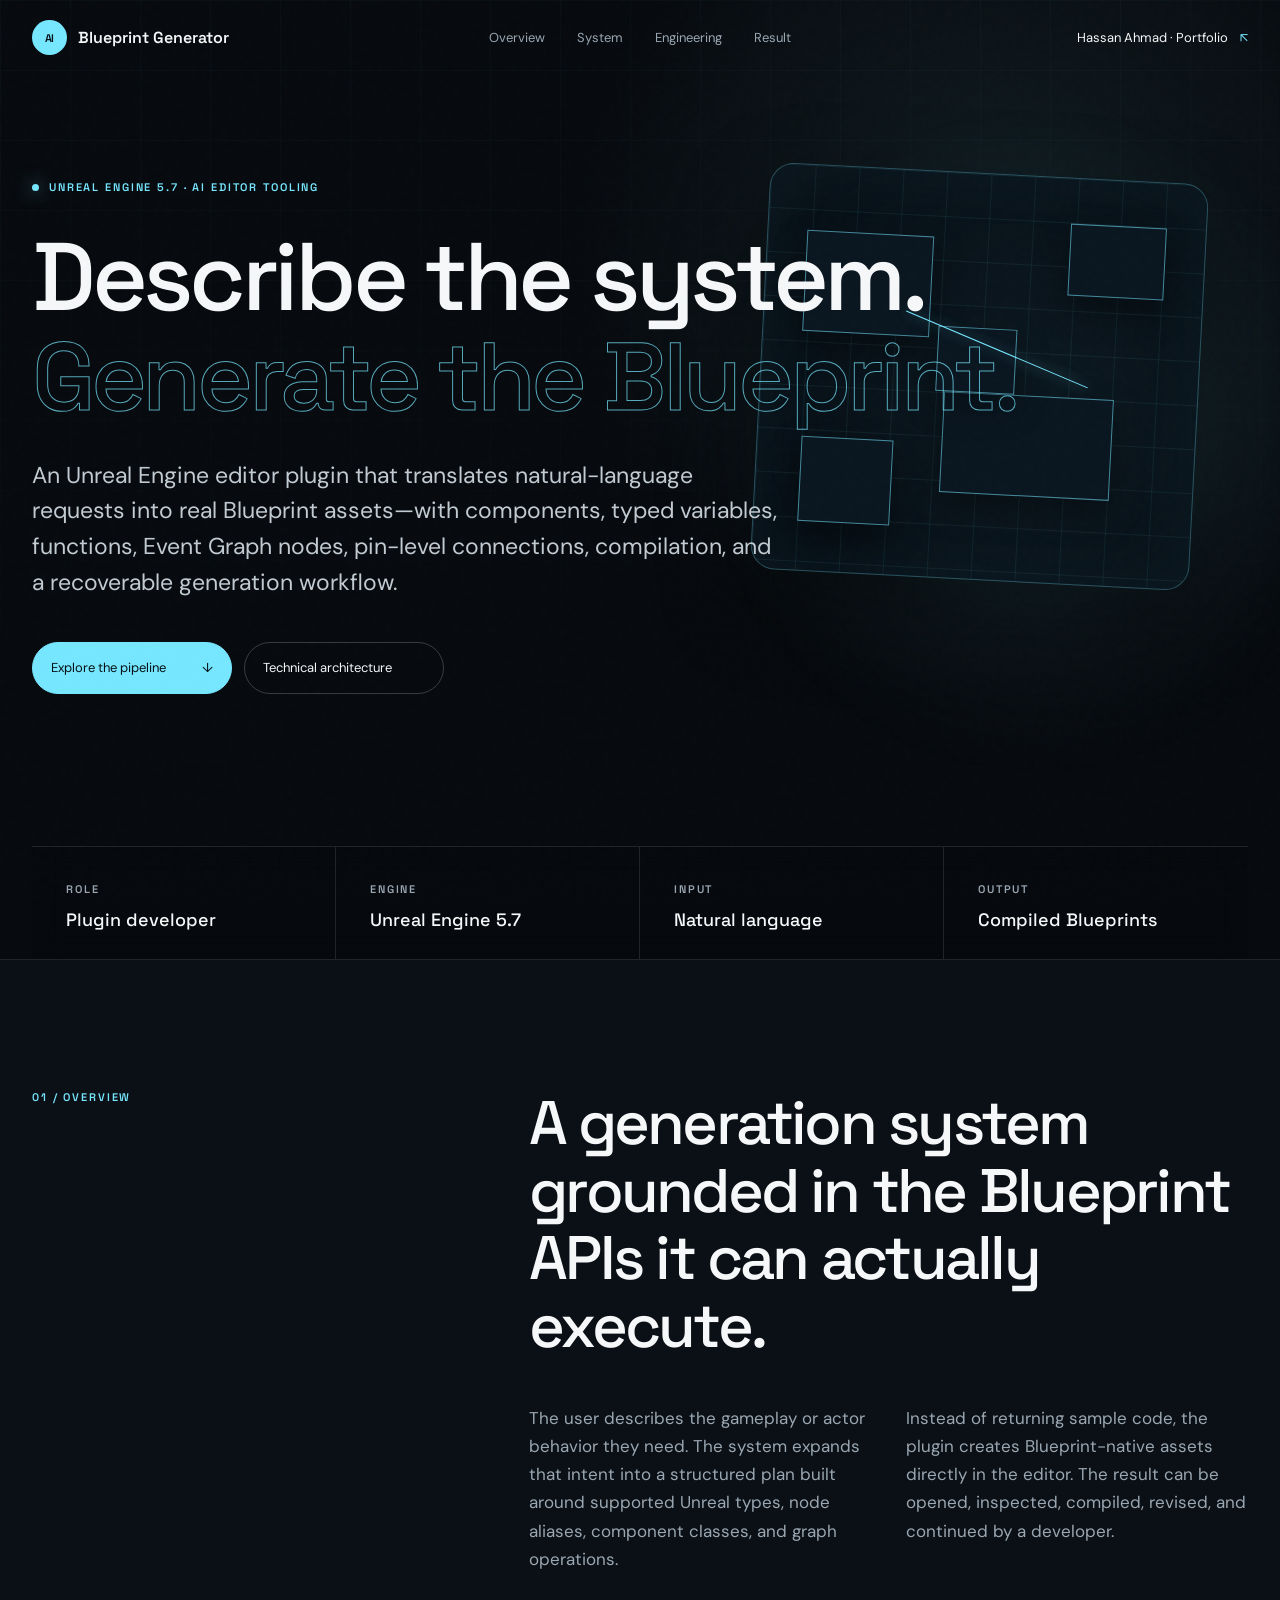
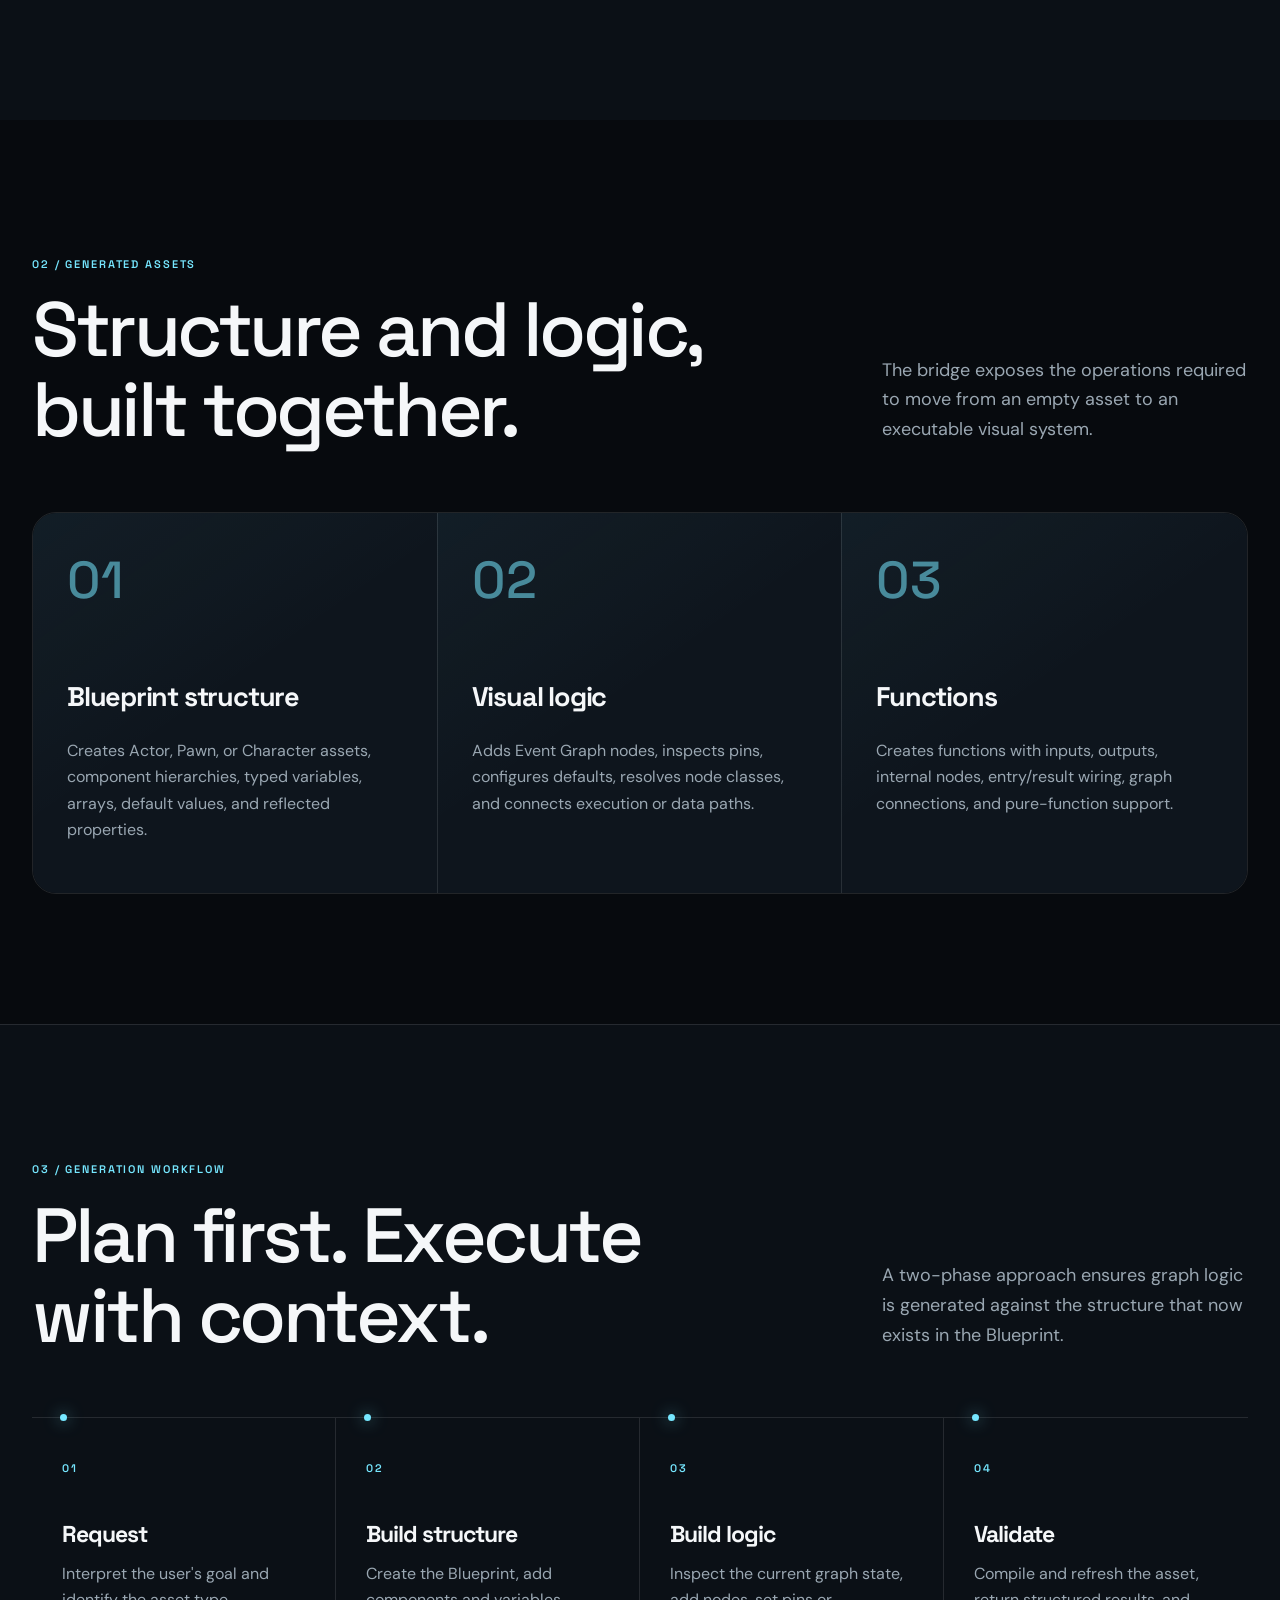
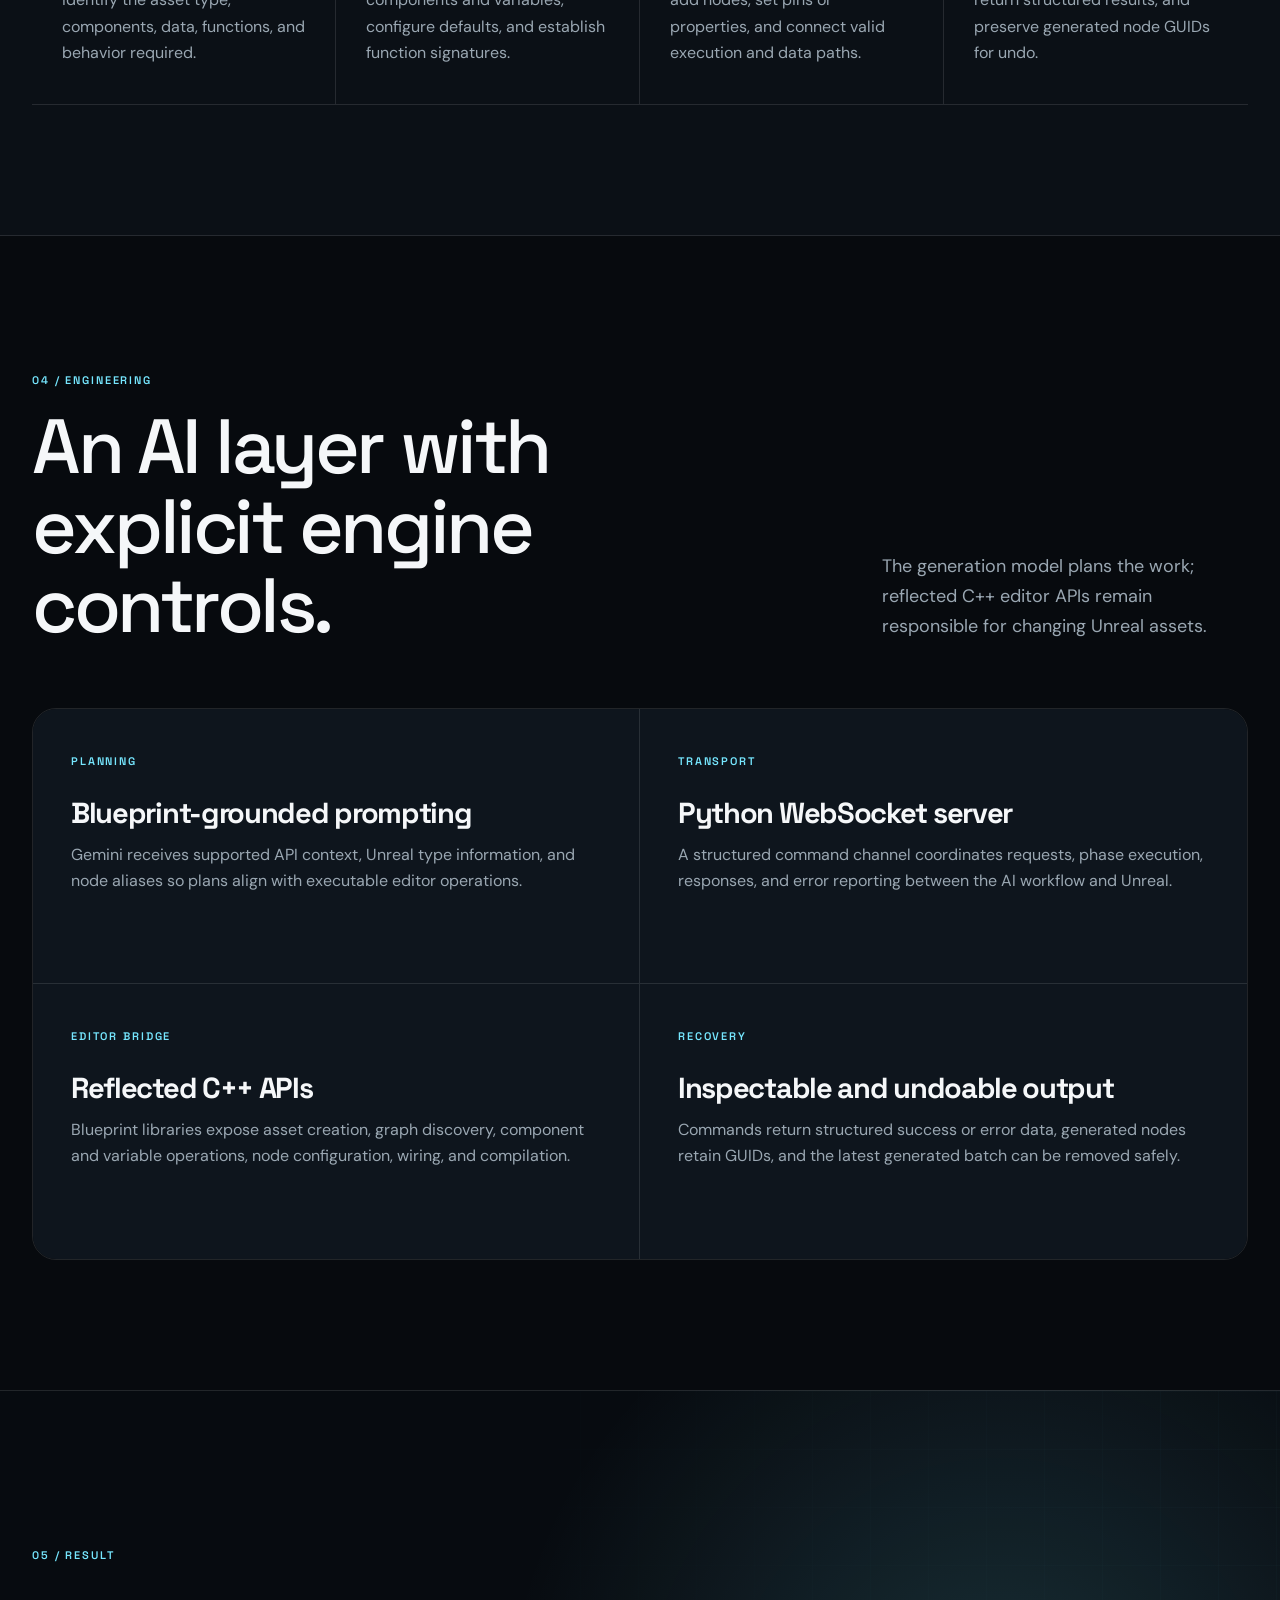
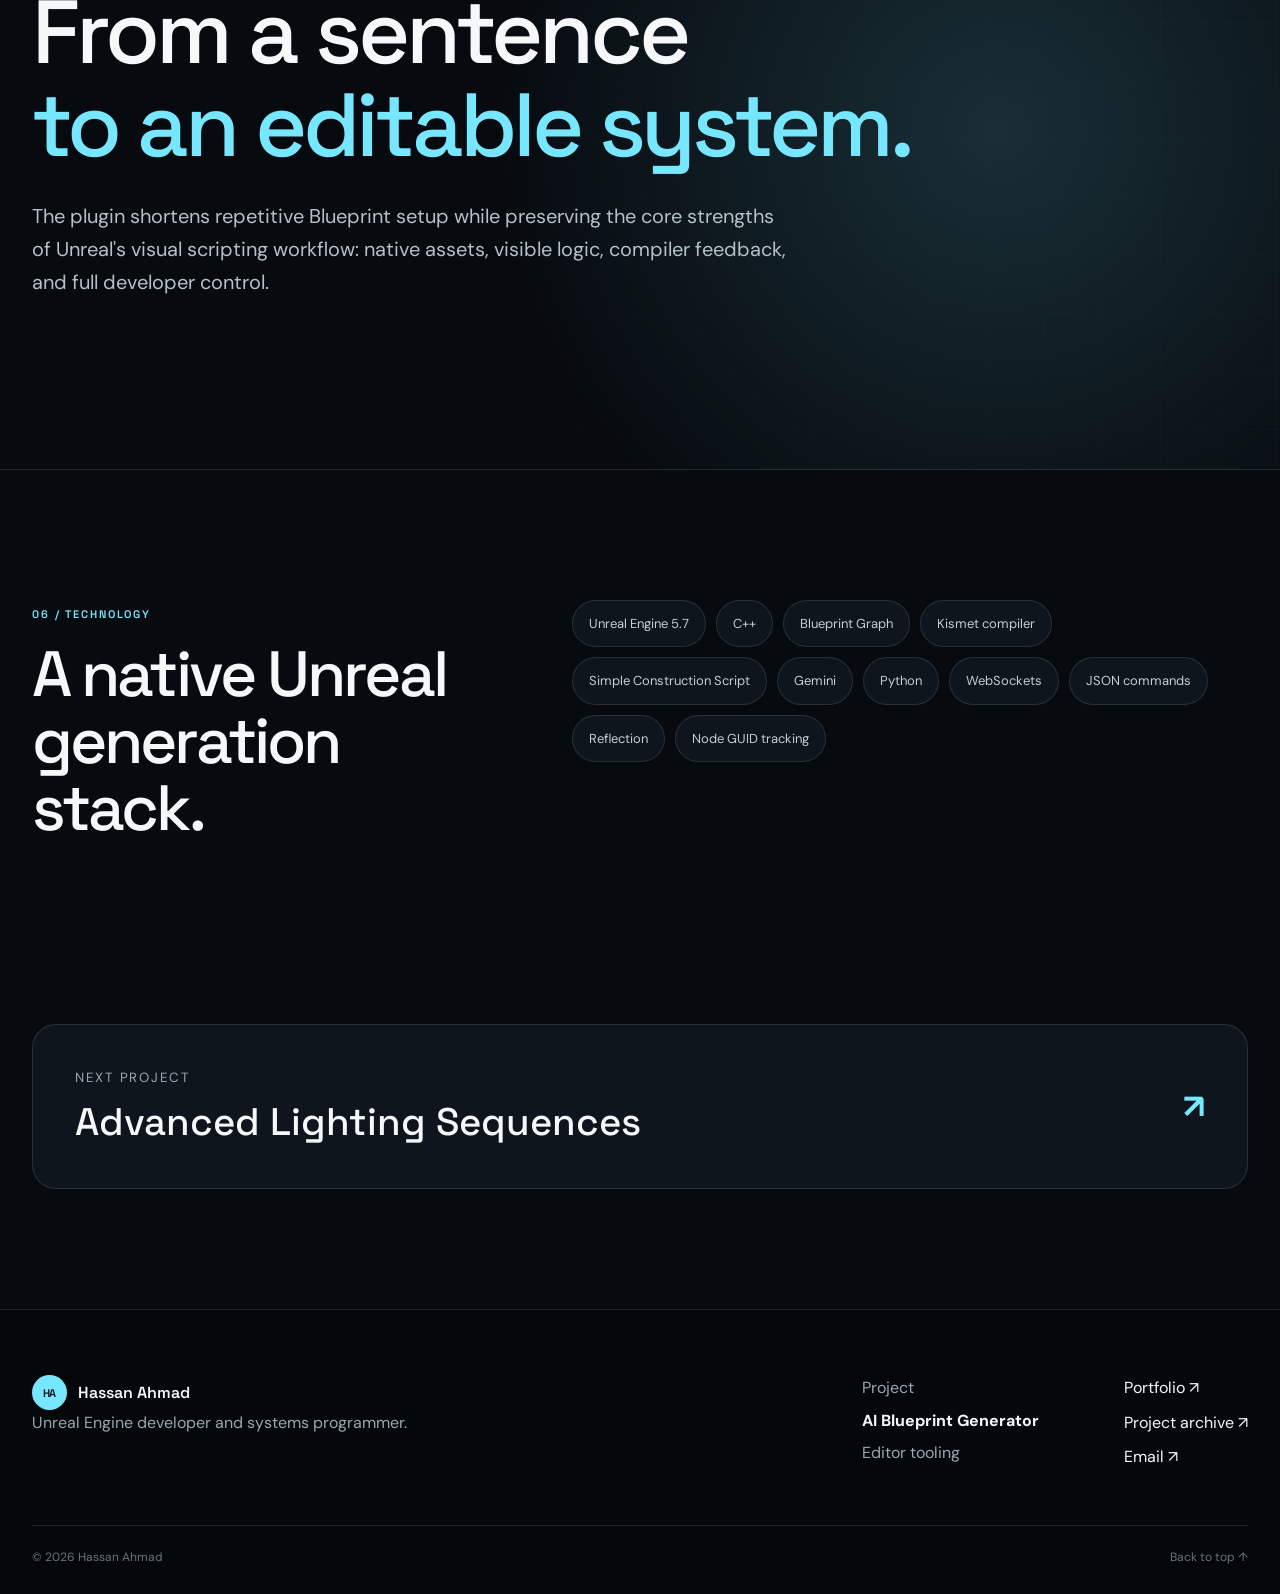
==== ai-blueprint/index.html @ e767aefb "Add dedicated project case study pages" ====
<!doctype html>
<html lang="en">
<head>
  <meta charset="utf-8">
  <meta name="viewport" content="width=device-width, initial-scale=1">
  <meta name="theme-color" content="#070a0e">
  <meta name="description" content="AI Blueprint Generator is Hassan Ahmad's Unreal Engine 5.7 plugin for turning natural-language requests into compiled Blueprint assets and connected visual logic.">
  <meta property="og:title" content="AI Blueprint Generator — Unreal Engine">
  <meta property="og:description" content="Natural-language intent transformed into native Blueprint structure, functions, and executable graph logic.">
  <meta property="og:type" content="website">
  <title>AI Blueprint Generator — Unreal Engine</title>
  <link rel="icon" href="../assets/portfolio-mark.svg" type="image/svg+xml">
  <link rel="preconnect" href="https://fonts.googleapis.com">
  <link rel="preconnect" href="https://fonts.gstatic.com" crossorigin>
  <link href="https://fonts.googleapis.com/css2?family=DM+Sans:wght@400;500;600&family=Space+Grotesk:wght@400;500;600;700&display=swap" rel="stylesheet">
  <link rel="stylesheet" href="../case-study.css">
  <script src="../script.js" defer></script>
</head>
<body>
  <a class="skip-link" href="#main">Skip to content</a>
  <header class="site-header" data-header>
    <a class="brand" href="#top" aria-label="AI Blueprint Generator home"><span class="brand-mark">AI</span><span>Blueprint Generator</span></a>
    <nav class="nav" aria-label="Project navigation"><a href="#overview">Overview</a><a href="#system">System</a><a href="#engineering">Engineering</a><a href="#result">Result</a></nav>
    <a class="header-cta" href="../">Hassan Ahmad · Portfolio <span>↖</span></a>
  </header>

  <main id="main">
    <section class="hero" id="top">
      <div class="hero-grid" aria-hidden="true"></div><div class="hero-glow" aria-hidden="true"></div>
      <div class="hero-visual" aria-hidden="true"><div class="visual-frame"><i></i><i></i><i></i><b></b><span></span></div></div>
      <div class="hero-content shell">
        <div class="eyebrow reveal">Unreal Engine 5.7 · AI editor tooling</div>
        <h1 class="reveal">Describe the system.<br><span>Generate the Blueprint.</span></h1>
        <p class="hero-lede reveal">An Unreal Engine editor plugin that translates natural-language requests into real Blueprint assets—with components, typed variables, functions, Event Graph nodes, pin-level connections, compilation, and a recoverable generation workflow.</p>
        <div class="hero-actions reveal"><a class="button button-primary" href="#system">Explore the pipeline <span>↓</span></a><a class="button button-secondary" href="#engineering">Technical architecture</a></div>
      </div>
      <div class="hero-meta shell reveal" aria-label="Project summary">
        <div><span class="meta-label">Role</span><strong>Plugin developer</strong></div>
        <div><span class="meta-label">Engine</span><strong>Unreal Engine 5.7</strong></div>
        <div><span class="meta-label">Input</span><strong>Natural language</strong></div>
        <div><span class="meta-label">Output</span><strong>Compiled Blueprints</strong></div>
      </div>
    </section>

    <section class="overview section" id="overview">
      <div class="shell overview-grid">
        <span class="section-index reveal">01 / Overview</span>
        <div><p class="display-copy reveal">A generation system grounded in the Blueprint APIs it can actually execute.</p><div class="overview-detail reveal"><p>The user describes the gameplay or actor behavior they need. The system expands that intent into a structured plan built around supported Unreal types, node aliases, component classes, and graph operations.</p><p>Instead of returning sample code, the plugin creates Blueprint-native assets directly in the editor. The result can be opened, inspected, compiled, revised, and continued by a developer.</p></div></div>
      </div>
    </section>

    <section class="section" id="system">
      <div class="shell">
        <div class="section-heading reveal"><div><span class="section-index">02 / Generated assets</span><h2>Structure and logic, built together.</h2></div><p>The bridge exposes the operations required to move from an empty asset to an executable visual system.</p></div>
        <div class="feature-grid">
          <article class="feature-card reveal"><span class="feature-number">01</span><h3>Blueprint structure</h3><p>Creates Actor, Pawn, or Character assets, component hierarchies, typed variables, arrays, default values, and reflected properties.</p></article>
          <article class="feature-card reveal"><span class="feature-number">02</span><h3>Visual logic</h3><p>Adds Event Graph nodes, inspects pins, configures defaults, resolves node classes, and connects execution or data paths.</p></article>
          <article class="feature-card reveal"><span class="feature-number">03</span><h3>Functions</h3><p>Creates functions with inputs, outputs, internal nodes, entry/result wiring, graph connections, and pure-function support.</p></article>
        </div>
      </div>
    </section>

    <section class="workflow section">
      <div class="shell">
        <div class="section-heading reveal"><div><span class="section-index">03 / Generation workflow</span><h2>Plan first. Execute with context.</h2></div><p>A two-phase approach ensures graph logic is generated against the structure that now exists in the Blueprint.</p></div>
        <div class="workflow-list reveal">
          <article class="workflow-step"><span>01</span><h3>Request</h3><p>Interpret the user's goal and identify the asset type, components, data, functions, and behavior required.</p></article>
          <article class="workflow-step"><span>02</span><h3>Build structure</h3><p>Create the Blueprint, add components and variables, configure defaults, and establish function signatures.</p></article>
          <article class="workflow-step"><span>03</span><h3>Build logic</h3><p>Inspect the current graph state, add nodes, set pins or properties, and connect valid execution and data paths.</p></article>
          <article class="workflow-step"><span>04</span><h3>Validate</h3><p>Compile and refresh the asset, return structured results, and preserve generated node GUIDs for undo.</p></article>
        </div>
      </div>
    </section>

    <section class="section" id="engineering">
      <div class="shell">
        <div class="section-heading reveal"><div><span class="section-index">04 / Engineering</span><h2>An AI layer with explicit engine controls.</h2></div><p>The generation model plans the work; reflected C++ editor APIs remain responsible for changing Unreal assets.</p></div>
        <div class="engineering-grid">
          <article class="engineering-card reveal"><span class="card-label">Planning</span><h3>Blueprint-grounded prompting</h3><p>Gemini receives supported API context, Unreal type information, and node aliases so plans align with executable editor operations.</p></article>
          <article class="engineering-card reveal"><span class="card-label">Transport</span><h3>Python WebSocket server</h3><p>A structured command channel coordinates requests, phase execution, responses, and error reporting between the AI workflow and Unreal.</p></article>
          <article class="engineering-card reveal"><span class="card-label">Editor bridge</span><h3>Reflected C++ APIs</h3><p>Blueprint libraries expose asset creation, graph discovery, component and variable operations, node configuration, wiring, and compilation.</p></article>
          <article class="engineering-card reveal"><span class="card-label">Recovery</span><h3>Inspectable and undoable output</h3><p>Commands return structured success or error data, generated nodes retain GUIDs, and the latest generated batch can be removed safely.</p></article>
        </div>
      </div>
    </section>

    <section class="result" id="result"><div class="shell result-content"><span class="section-index reveal">05 / Result</span><h2 class="reveal">From a sentence<br><span>to an editable system.</span></h2><p class="reveal">The plugin shortens repetitive Blueprint setup while preserving the core strengths of Unreal's visual scripting workflow: native assets, visible logic, compiler feedback, and full developer control.</p></div></section>

    <section class="section"><div class="shell stack-grid"><div><span class="section-index reveal">06 / Technology</span><h2 class="reveal">A native Unreal generation stack.</h2></div><div class="stack-list reveal"><span>Unreal Engine 5.7</span><span>C++</span><span>Blueprint Graph</span><span>Kismet compiler</span><span>Simple Construction Script</span><span>Gemini</span><span>Python</span><span>WebSockets</span><span>JSON commands</span><span>Reflection</span><span>Node GUID tracking</span></div></div></section>
    <section class="next-project"><div class="shell"><a class="next-link" href="../lighting-sequences/"><span><small>Next project</small><strong>Advanced Lighting Sequences</strong></span><b>↗</b></a></div></section>
  </main>

  <footer class="footer"><div class="shell footer-grid"><div><a class="brand" href="#top"><span class="brand-mark">HA</span><span>Hassan Ahmad</span></a><p>Unreal Engine developer and systems programmer.</p></div><div class="footer-role"><span>Project</span><strong>AI Blueprint Generator</strong><span>Editor tooling</span></div><div class="footer-links"><a href="../">Portfolio ↗</a><a href="../projects/">Project archive ↗</a><a href="mailto:hassanahmadofficial1@gmail.com">Email ↗</a></div></div><div class="shell footer-bottom"><span>© <span data-year></span> Hassan Ahmad</span><a href="#top">Back to top ↑</a></div></footer>
</body>
</html>
---- case-study.css ----
:root {
  --bg: #070a0e;
  --bg-soft: #0b1016;
  --panel: #0e151d;
  --line: rgba(255,255,255,.11);
  --line-strong: rgba(255,255,255,.2);
  --text: #f5f7f9;
  --muted: #9aa7b2;
  --accent: #76e7ff;
  --accent-rgb: 118,231,255;
  --shell: min(1380px, calc(100vw - 64px));
  --header: 76px;
  --radius: 24px;
  --ease: cubic-bezier(.2,.75,.25,1);
}

* { box-sizing: border-box; }
html { scroll-behavior: smooth; background: var(--bg); }
body { margin: 0; overflow-x: hidden; background: radial-gradient(circle at 78% 4%, rgba(var(--accent-rgb),.09), transparent 27rem), var(--bg); color: var(--text); font: 16px/1.65 "DM Sans", system-ui, sans-serif; }
body::before { content: ""; position: fixed; inset: 0; z-index: 100; pointer-events: none; opacity: .018; background-image: url("data:image/svg+xml,%3Csvg viewBox='0 0 160 160' xmlns='http://www.w3.org/2000/svg'%3E%3Cfilter id='n'%3E%3CfeTurbulence type='fractalNoise' baseFrequency='.9' numOctaves='4' stitchTiles='stitch'/%3E%3C/filter%3E%3Crect width='100%25' height='100%25' filter='url(%23n)' opacity='.85'/%3E%3C/svg%3E"); }
a { color: inherit; text-decoration: none; }
.shell { width: var(--shell); margin-inline: auto; }
.skip-link { position: fixed; top: 8px; left: 8px; z-index: 1000; padding: 10px 14px; color: #001219; background: var(--accent); border-radius: 6px; transform: translateY(-160%); transition: transform .2s ease; }
.skip-link:focus { transform: translateY(0); }

.site-header { position: fixed; inset: 0 0 auto; z-index: 50; display: grid; grid-template-columns: 1fr auto 1fr; align-items: center; min-height: var(--header); padding: 0 max(32px, calc((100vw - 1380px)/2)); border-bottom: 1px solid transparent; transition: background .3s ease, border-color .3s ease; }
.site-header.is-scrolled { background: rgba(7,10,14,.88); border-color: var(--line); backdrop-filter: blur(18px); }
.brand { display: inline-flex; align-items: center; gap: 11px; width: max-content; font: 600 16px "Space Grotesk", sans-serif; }
.brand-mark { display: grid; width: 35px; height: 35px; place-items: center; color: #071017; background: var(--accent); border-radius: 50%; font-size: 11px; letter-spacing: -.04em; }
.nav { display: flex; gap: 32px; color: var(--muted); font-size: 13px; }
.nav a:hover,.footer a:hover { color: var(--accent); }
.header-cta { justify-self: end; display: inline-flex; align-items: center; gap: 12px; font-size: 13px; }
.header-cta span { color: var(--accent); }

.hero { position: relative; min-height: 960px; overflow: hidden; border-bottom: 1px solid var(--line); }
.hero-grid { position: absolute; inset: 0; opacity: .52; background-image: linear-gradient(rgba(var(--accent-rgb),.055) 1px, transparent 1px), linear-gradient(90deg, rgba(var(--accent-rgb),.055) 1px, transparent 1px); background-size: 70px 70px; mask-image: linear-gradient(to bottom, #000, transparent 90%); }
.hero-glow { position: absolute; top: 10%; right: -8%; width: min(690px,58vw); aspect-ratio: 1; border-radius: 50%; background: radial-gradient(circle, rgba(var(--accent-rgb),.18), rgba(var(--accent-rgb),.04) 40%, transparent 69%); filter: blur(10px); }
.hero-content { position: relative; z-index: 2; padding-top: 180px; }
.eyebrow,.section-index,.meta-label,.card-label { color: var(--accent); font: 600 11px "Space Grotesk",sans-serif; letter-spacing: .17em; text-transform: uppercase; }
.eyebrow { display: flex; align-items: center; gap: 10px; }
.eyebrow::before { content: ""; width: 7px; height: 7px; background: var(--accent); border-radius: 50%; box-shadow: 0 0 18px rgba(var(--accent-rgb),.8); }
h1,h2,h3,p { margin-top: 0; }
h1,h2,h3 { font-family: "Space Grotesk",sans-serif; line-height: 1.04; letter-spacing: -.045em; }
h1 { max-width: 1000px; margin: 34px 0 30px; font-size: clamp(58px,7.5vw,112px); font-weight: 500; }
h1 span { color: transparent; -webkit-text-stroke: 1px rgba(var(--accent-rgb),.72); }
.hero-lede { max-width: 750px; color: #c2cbd2; font-size: clamp(18px,2vw,23px); line-height: 1.55; }
.hero-actions { display: flex; gap: 12px; margin-top: 42px; }
.button { display: inline-flex; align-items: center; justify-content: space-between; min-width: 200px; padding: 14px 18px; border: 1px solid var(--line-strong); border-radius: 999px; font-size: 13px; transition: background .25s ease,color .25s ease,border-color .25s ease; }
.button-primary { color: #071017; background: var(--accent); border-color: var(--accent); }
.button-secondary:hover { border-color: var(--accent); color: var(--accent); }

.hero-visual { position: absolute; z-index: 1; top: 145px; right: max(4vw, calc((100vw - 1500px)/2)); width: min(540px,39vw); aspect-ratio: 1.08; }
.visual-frame { position: absolute; inset: 6%; overflow: hidden; border: 1px solid rgba(var(--accent-rgb),.3); border-radius: var(--radius); background: rgba(8,16,23,.74); box-shadow: 0 35px 90px rgba(0,0,0,.38), inset 0 0 70px rgba(var(--accent-rgb),.05); transform: rotate(3deg); }
.visual-frame::before { content: ""; position: absolute; inset: 0; background-image: linear-gradient(rgba(var(--accent-rgb),.07) 1px,transparent 1px),linear-gradient(90deg,rgba(var(--accent-rgb),.07) 1px,transparent 1px); background-size: 44px 44px; }
.visual-frame i,.visual-frame b,.visual-frame span { position: absolute; display: block; border: 1px solid rgba(var(--accent-rgb),.55); background: #0a1620; box-shadow: 0 13px 32px rgba(0,0,0,.34); }
.visual-frame i:nth-child(1) { top: 16%; left: 9%; width: 29%; height: 25%; }
.visual-frame i:nth-child(2) { top: 54%; left: 42%; width: 39%; height: 25%; }
.visual-frame i:nth-child(3) { top: 11%; right: 9%; width: 22%; height: 18%; }
.visual-frame b { bottom: 12%; left: 10%; width: 21%; height: 21%; }
.visual-frame span { top: 38%; left: 40%; width: 18%; height: 16%; }
.visual-frame::after { content: ""; position: absolute; top: 43%; left: 31%; width: 45%; height: 1px; background: var(--accent); transform: rotate(20deg); box-shadow: 0 0 12px rgba(var(--accent-rgb),.7); }

.hero-meta { position: absolute; z-index: 3; right: 0; bottom: 0; left: 0; display: grid; grid-template-columns: repeat(4,1fr); border-top: 1px solid var(--line); background: rgba(7,10,14,.78); backdrop-filter: blur(14px); }
.hero-meta div { min-height: 112px; padding: 28px 34px; border-right: 1px solid var(--line); }
.hero-meta div:last-child { border-right: 0; }
.hero-meta strong { display: block; margin-top: 7px; font: 500 18px "Space Grotesk",sans-serif; }
.meta-label { color: var(--muted); }

.section { padding: 130px 0; }
.section-heading { display: grid; grid-template-columns: 1.35fr .65fr; gap: 90px; align-items: end; margin-bottom: 62px; }
.section-heading h2 { max-width: 830px; margin: 14px 0 0; font-size: clamp(42px,6vw,84px); font-weight: 500; }
.section-heading > p { margin-bottom: 5px; color: var(--muted); font-size: 18px; }
.overview { background: var(--bg-soft); }
.overview-grid { display: grid; grid-template-columns: .7fr 1.3fr; gap: 110px; }
.display-copy { max-width: 980px; margin-bottom: 44px; font: 500 clamp(34px,4.8vw,68px)/1.1 "Space Grotesk",sans-serif; letter-spacing: -.045em; }
.overview-detail { display: grid; grid-template-columns: repeat(2,1fr); gap: 34px; color: var(--muted); font-size: 17px; }

.feature-grid { display: grid; grid-template-columns: repeat(3,1fr); overflow: hidden; border: 1px solid var(--line); border-radius: var(--radius); }
.feature-card { position: relative; min-height: 355px; padding: 34px; border-right: 1px solid var(--line); background: linear-gradient(145deg,rgba(var(--accent-rgb),.045),transparent 48%),var(--panel); }
.feature-card:last-child { border-right: 0; }
.feature-number { color: rgba(var(--accent-rgb),.55); font: 500 52px "Space Grotesk",sans-serif; }
.feature-card h3 { margin-top: 70px; font-size: 27px; }
.feature-card p { color: var(--muted); }

.workflow { background: var(--bg-soft); border-block: 1px solid var(--line); }
.workflow-list { display: grid; grid-template-columns: repeat(4,1fr); border-block: 1px solid var(--line); }
.workflow-step { position: relative; padding: 36px 30px 38px; border-right: 1px solid var(--line); }
.workflow-step:last-child { border-right: 0; }
.workflow-step::before { content: ""; position: absolute; top: -4px; left: 28px; width: 7px; height: 7px; background: var(--accent); border-radius: 50%; box-shadow: 0 0 16px rgba(var(--accent-rgb),.7); }
.workflow-step span { color: var(--accent); font: 600 11px "Space Grotesk",sans-serif; letter-spacing: .16em; }
.workflow-step h3 { margin: 42px 0 14px; font-size: 23px; }
.workflow-step p { margin-bottom: 0; color: var(--muted); }

.engineering-grid { display: grid; grid-template-columns: repeat(2,1fr); overflow: hidden; border: 1px solid var(--line); border-radius: var(--radius); }
.engineering-card { min-height: 275px; padding: 38px; border-right: 1px solid var(--line); border-bottom: 1px solid var(--line); background: var(--panel); }
.engineering-card:nth-child(2n) { border-right: 0; }
.engineering-card:nth-last-child(-n+2) { border-bottom: 0; }
.engineering-card h3 { margin: 24px 0 14px; font-size: 29px; }
.engineering-card p { margin: 0; color: var(--muted); }

.result { position: relative; overflow: hidden; padding: 150px 0; border-block: 1px solid var(--line); background: radial-gradient(circle at 78% 50%,rgba(var(--accent-rgb),.16),transparent 31rem),#070b10; }
.result::after { content: ""; position: absolute; inset: 0; opacity: .28; background-image: linear-gradient(rgba(var(--accent-rgb),.07) 1px,transparent 1px),linear-gradient(90deg,rgba(var(--accent-rgb),.07) 1px,transparent 1px); background-size: 58px 58px; mask-image: linear-gradient(90deg,transparent 30%,#000); }
.result-content { position: relative; z-index: 1; }
.result h2 { max-width: 980px; margin: 18px 0 28px; font-size: clamp(48px,7vw,100px); font-weight: 500; }
.result h2 span { color: var(--accent); }
.result p { max-width: 760px; color: #b5c0c8; font-size: 20px; }

.stack-grid { display: grid; grid-template-columns: .8fr 1.2fr; gap: 90px; }
.stack-grid h2 { margin-top: 15px; font-size: clamp(38px,5vw,68px); font-weight: 500; }
.stack-list { display: flex; flex-wrap: wrap; gap: 10px; align-content: start; }
.stack-list span { padding: 12px 16px; border: 1px solid var(--line); border-radius: 999px; color: #c6cdd3; background: var(--panel); font-size: 13px; }

.next-project { padding: 0 0 120px; }
.next-link { display: flex; align-items: center; justify-content: space-between; padding: 42px; border: 1px solid var(--line); border-radius: var(--radius); background: var(--panel); transition: border-color .25s ease,transform .25s ease; }
.next-link:hover { border-color: rgba(var(--accent-rgb),.5); transform: translateY(-3px); }
.next-link small { display: block; margin-bottom: 8px; color: var(--muted); text-transform: uppercase; letter-spacing: .13em; }
.next-link strong { font: 500 clamp(25px,3vw,42px) "Space Grotesk",sans-serif; }
.next-link b { color: var(--accent); font-size: 34px; }

.footer { padding: 65px 0 26px; border-top: 1px solid var(--line); background: #05080b; }
.footer-grid { display: grid; grid-template-columns: 1fr auto auto; gap: 85px; align-items: start; }
.footer p,.footer-role span { color: var(--muted); }
.footer-role { display: grid; }
.footer-role strong { margin: 6px 0; }
.footer-links { display: grid; gap: 8px; }
.footer-bottom { display: flex; justify-content: space-between; margin-top: 55px; padding-top: 22px; border-top: 1px solid var(--line); color: #68747e; font-size: 12px; }
.reveal { opacity: 0; transform: translateY(24px); transition: opacity .75s var(--ease),transform .75s var(--ease); }
.reveal.is-visible { opacity: 1; transform: none; }

body.cinematic { --accent: #c67cff; --accent-rgb: 198,124,255; }
body.cinematic .visual-frame { transform: rotate(-2deg); }
body.cinematic .visual-frame i { border-radius: 50%; }
body.cinematic .visual-frame i:nth-child(1) { top: 16%; left: 16%; width: 20%; height: 20%; }
body.cinematic .visual-frame i:nth-child(2) { top: 57%; left: 58%; width: 23%; height: 23%; }
body.cinematic .visual-frame i:nth-child(3) { top: 13%; right: 14%; width: 15%; height: 15%; }
body.cinematic .visual-frame b { left: 42%; bottom: 17%; width: 9%; height: 30%; border-radius: 40px 40px 6px 6px; }
body.cinematic .visual-frame span { top: 41%; left: 36%; width: 29%; height: 20%; border-radius: 50%; box-shadow: 0 0 45px rgba(var(--accent-rgb),.2); }

body.lighting { --accent: #d1ff67; --accent-rgb: 209,255,103; }
body.lighting .visual-frame { background: #10150d; transform: rotate(2deg); }
body.lighting .visual-frame i,body.lighting .visual-frame b,body.lighting .visual-frame span { top: -8%; width: 2px; height: 116%; border: 0; background: linear-gradient(var(--accent),transparent 72%); transform-origin: top; filter: drop-shadow(0 0 10px var(--accent)); }
body.lighting .visual-frame i:nth-child(1) { left: 16%; transform: rotate(22deg); }
body.lighting .visual-frame i:nth-child(2) { top: -8%; left: 36%; width: 2px; height: 116%; transform: rotate(10deg); }
body.lighting .visual-frame i:nth-child(3) { top: -8%; right: auto; left: 56%; width: 2px; height: 116%; transform: rotate(-4deg); }
body.lighting .visual-frame b { left: 74%; transform: rotate(-17deg); }
body.lighting .visual-frame span { left: 88%; transform: rotate(-26deg); }
body.lighting .visual-frame::after { display: none; }

@media (max-width: 1050px) {
  .nav { display: none; }
  .hero { min-height: 980px; }
  .hero-content { padding-top: 145px; }
  h1 { max-width: 820px; }
  .hero-visual { top: auto; right: 7%; bottom: 125px; width: 480px; opacity: .62; }
  .section-heading,.overview-grid,.stack-grid { grid-template-columns: 1fr; gap: 35px; }
}

@media (max-width: 760px) {
  :root { --shell: calc(100% - 30px); --header: 66px; --radius: 18px; }
  .site-header { grid-template-columns: 1fr auto; padding: 0 15px; }
  .header-cta { font-size: 0; }
  .header-cta span { display: grid; width: 36px; height: 36px; place-items: center; border: 1px solid var(--line); border-radius: 50%; font-size: 16px; }
  .hero { min-height: 900px; }
  .hero-content { padding-top: 125px; }
  h1 { font-size: clamp(48px,13.8vw,64px); }
  .hero-lede { font-size: 17px; }
  .hero-actions { align-items: stretch; flex-direction: column; width: 100%; max-width: 360px; }
  .hero-visual { right: -14%; bottom: 150px; width: 110vw; opacity: .38; }
  .hero-meta { grid-template-columns: repeat(2,1fr); }
  .hero-meta div { min-height: 80px; padding: 18px 16px; border-top: 1px solid var(--line); }
  .hero-meta strong { font-size: 15px; }
  .section { padding: 88px 0; }
  .overview-detail,.feature-grid,.workflow-list,.engineering-grid { grid-template-columns: 1fr; }
  .feature-card,.workflow-step,.engineering-card,.engineering-card:nth-child(2n),.engineering-card:nth-last-child(-n+2) { min-height: auto; border-right: 0; border-bottom: 1px solid var(--line); }
  .feature-card:last-child,.workflow-step:last-child,.engineering-card:last-child { border-bottom: 0; }
  .feature-card h3 { margin-top: 38px; }
  .result { padding: 100px 0; }
  .next-link { padding: 28px 22px; }
  .footer-grid { grid-template-columns: 1fr; gap: 35px; }
  .footer-bottom { align-items: flex-start; flex-direction: column; gap: 7px; }
}

@media (prefers-reduced-motion: reduce) {
  html { scroll-behavior: auto; }
  *,*::before,*::after { animation-duration: .01ms!important; animation-iteration-count: 1!important; transition-duration: .01ms!important; }
  .reveal { opacity: 1; transform: none; }
}
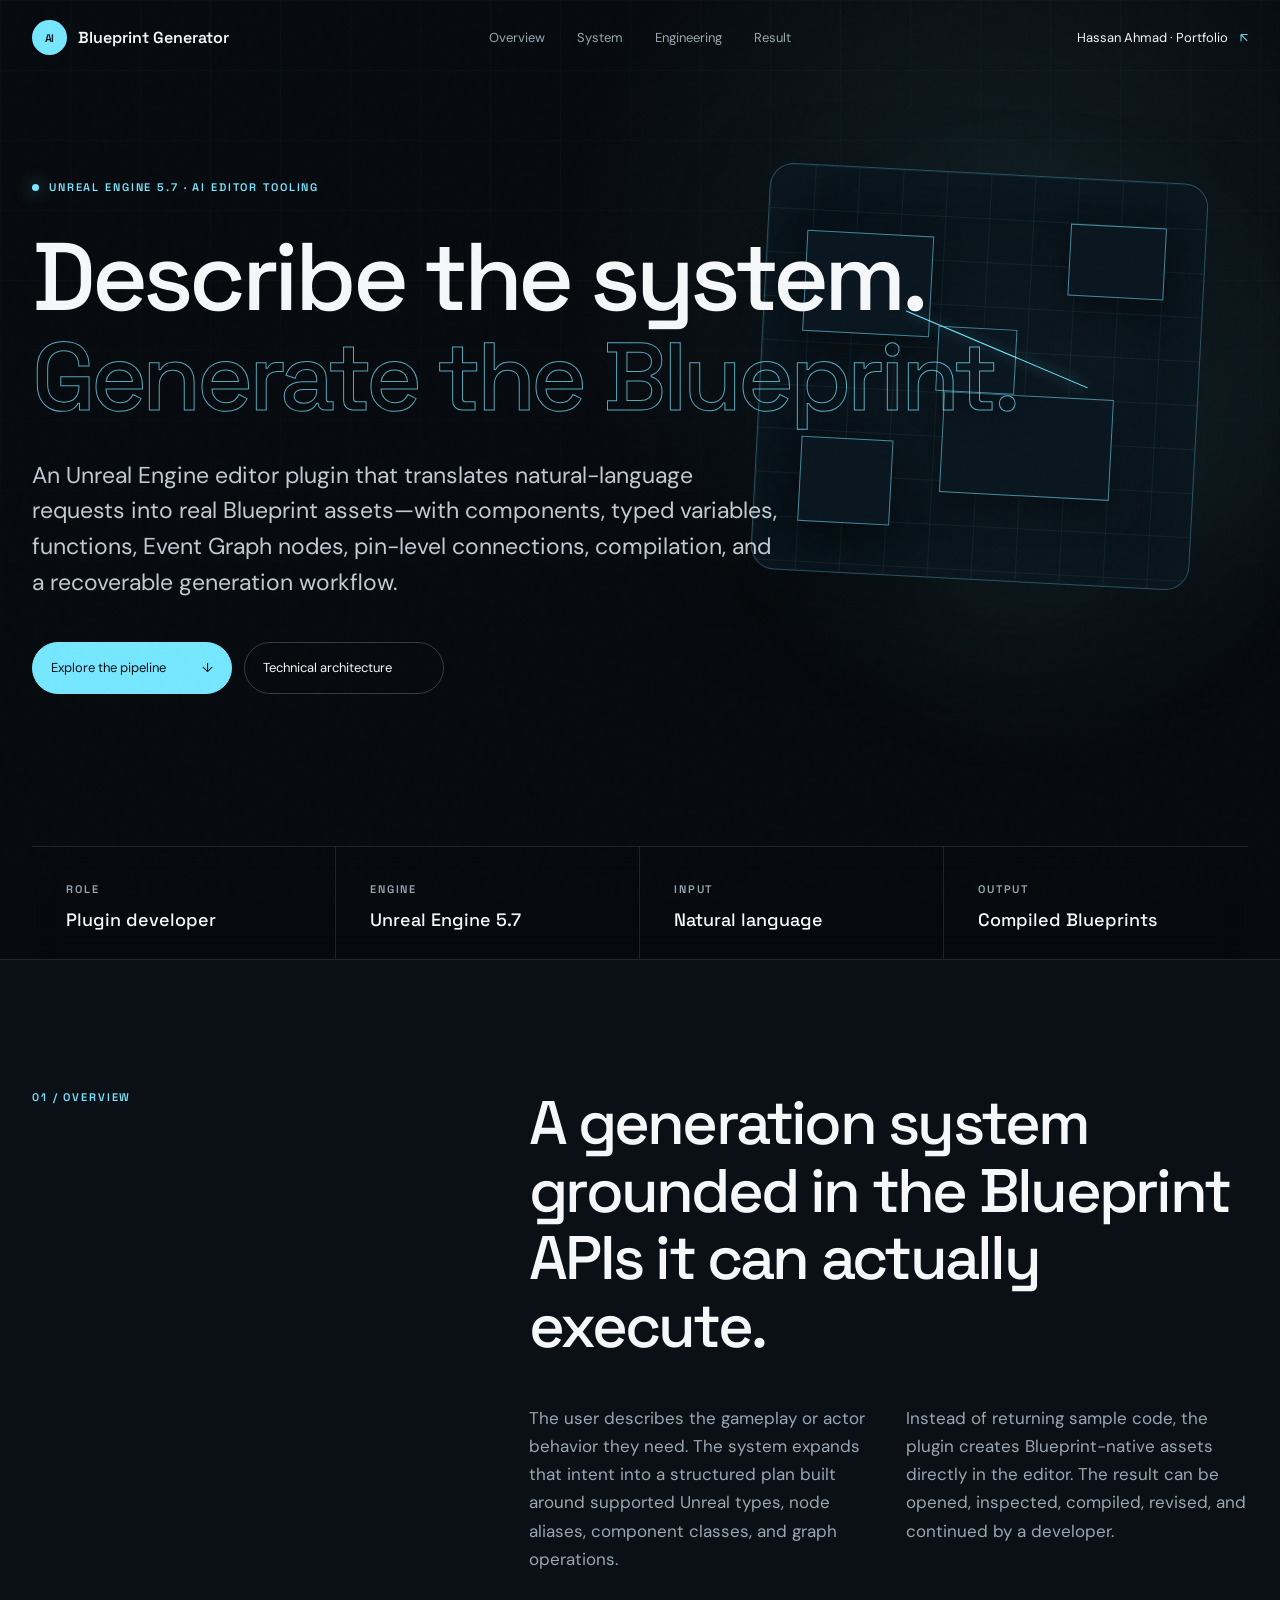
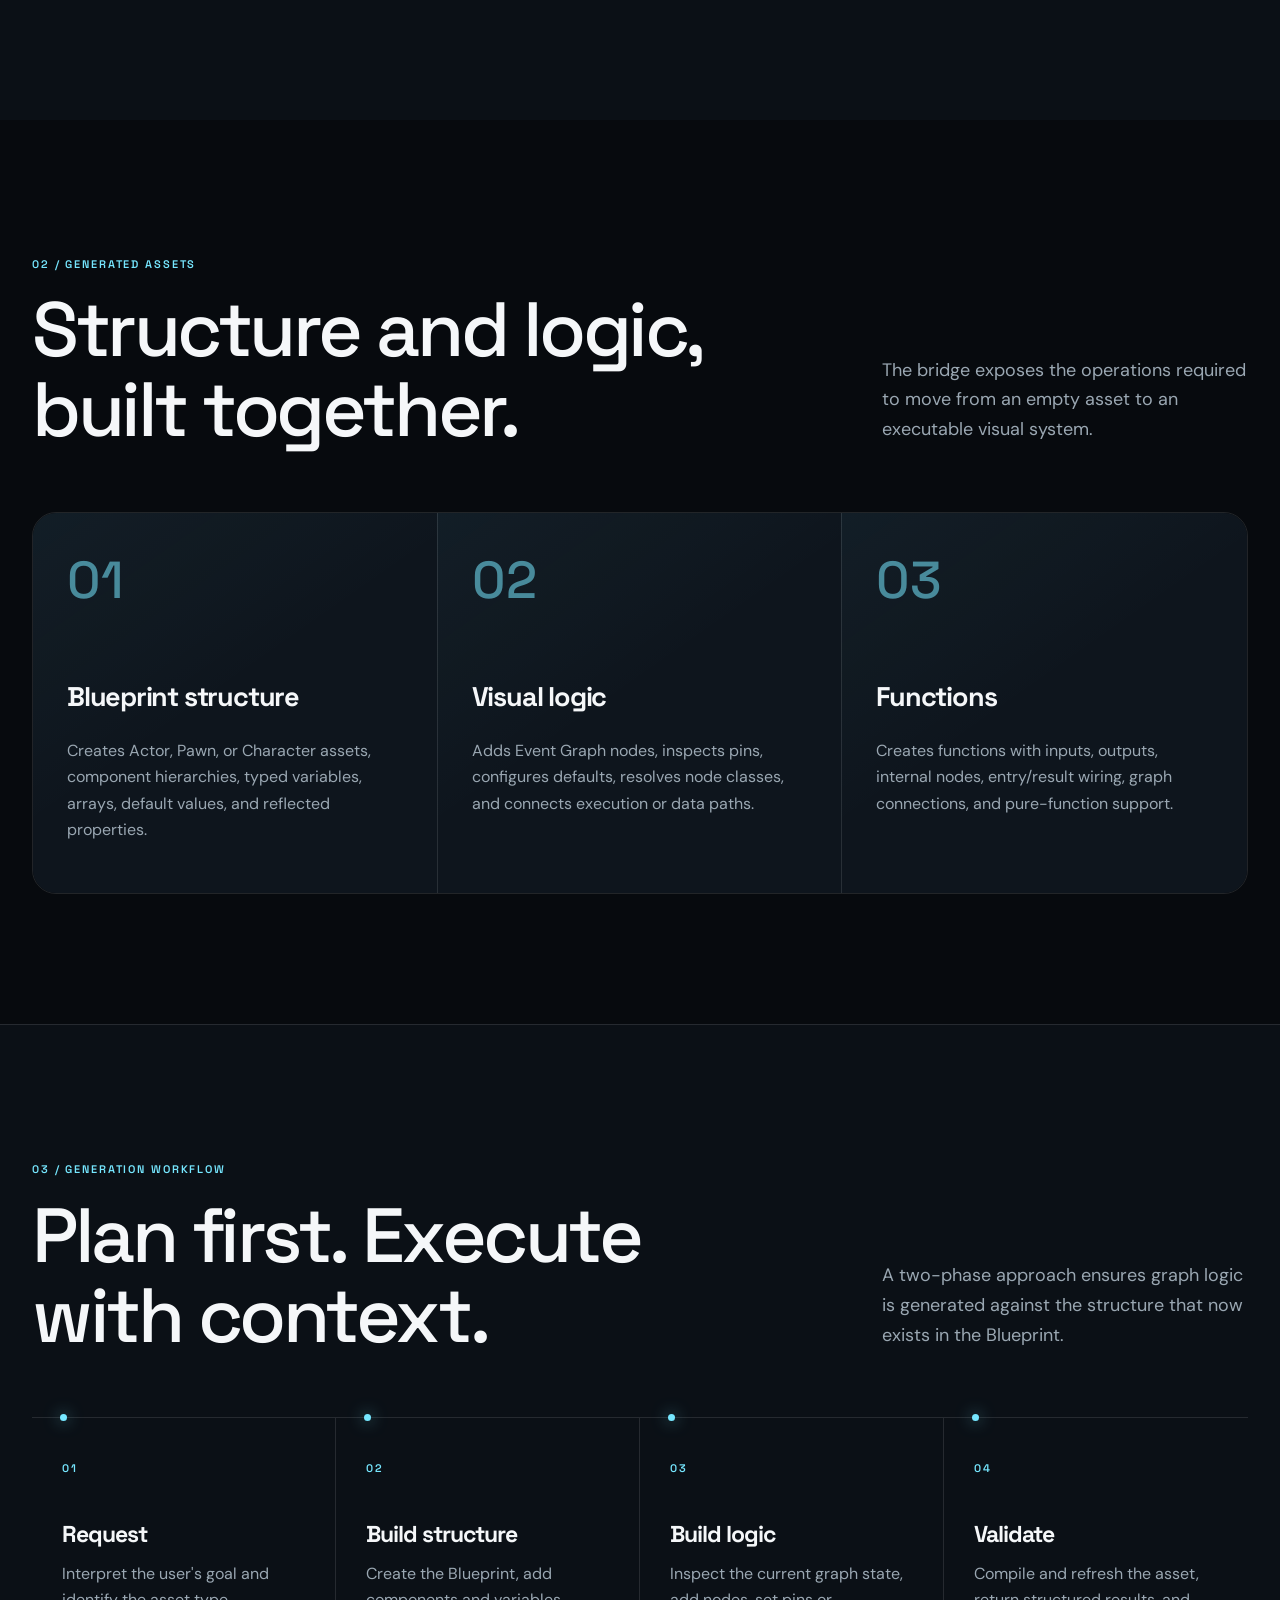
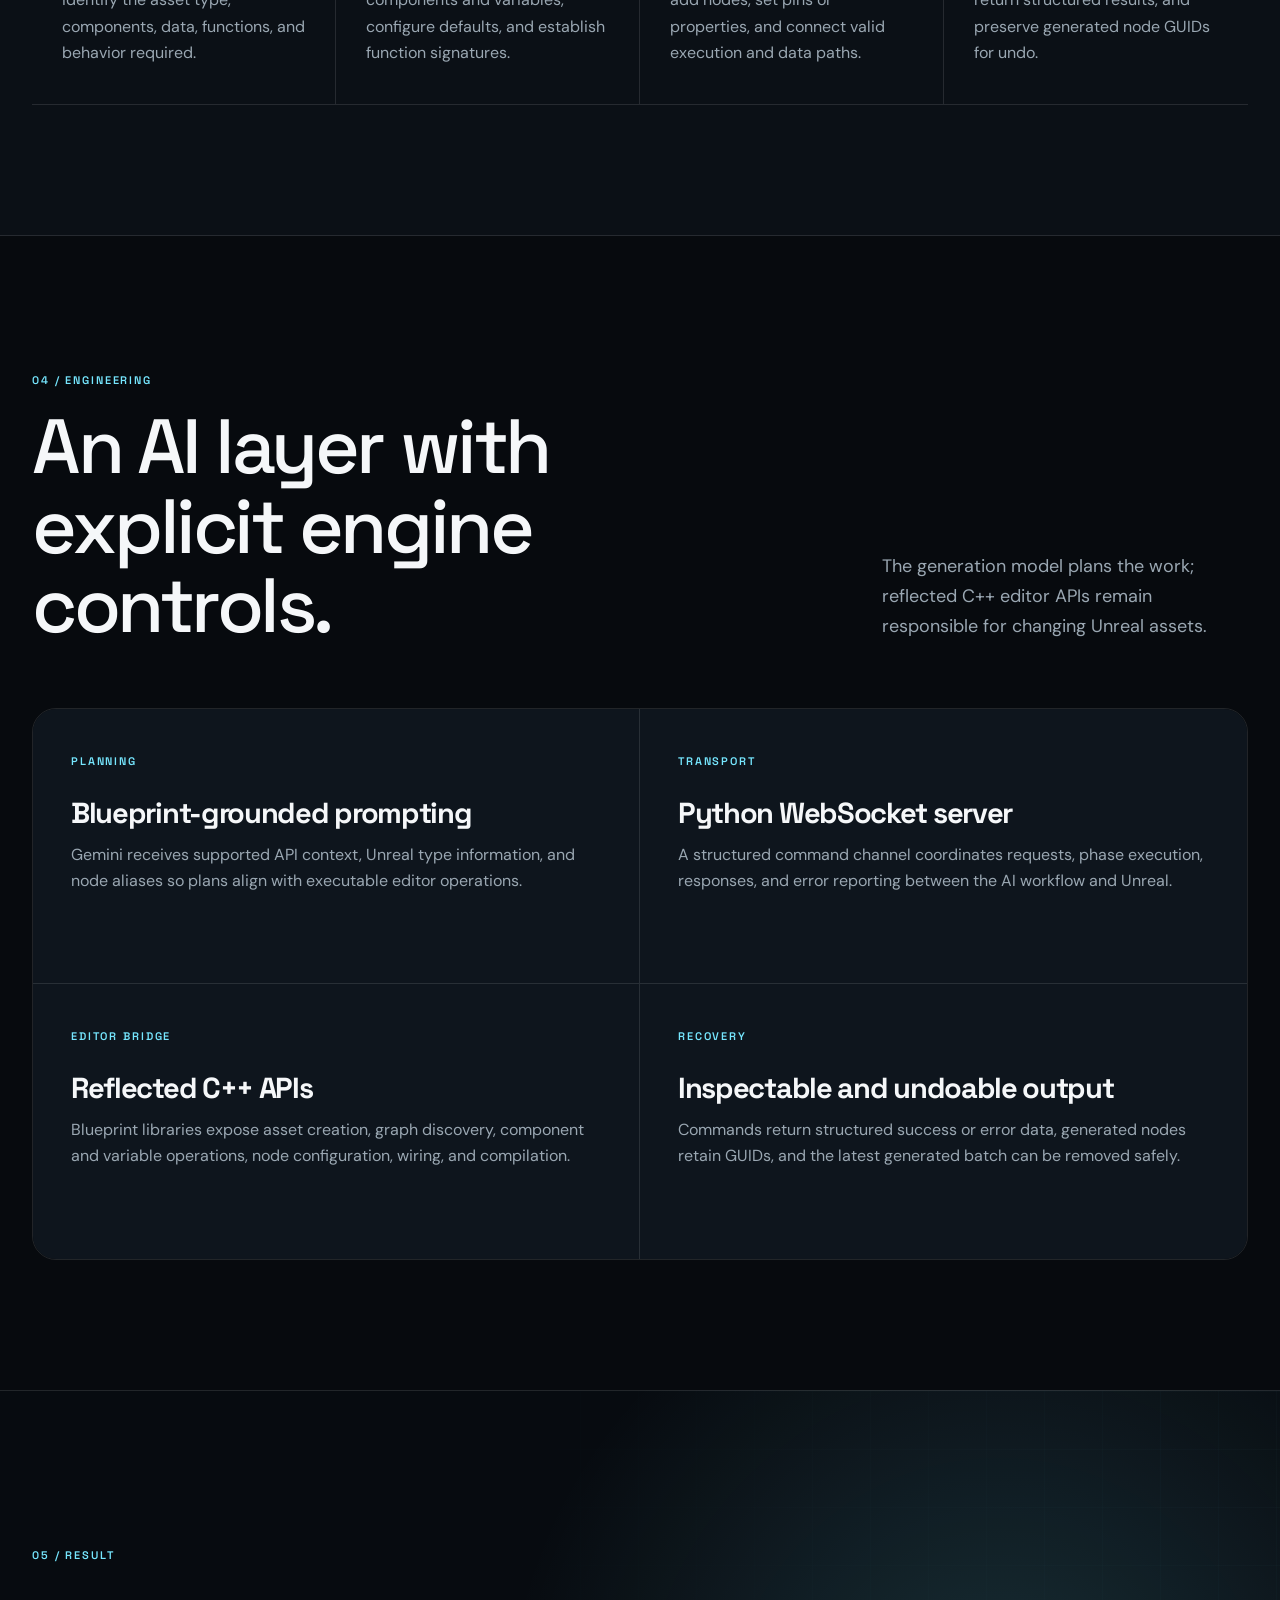
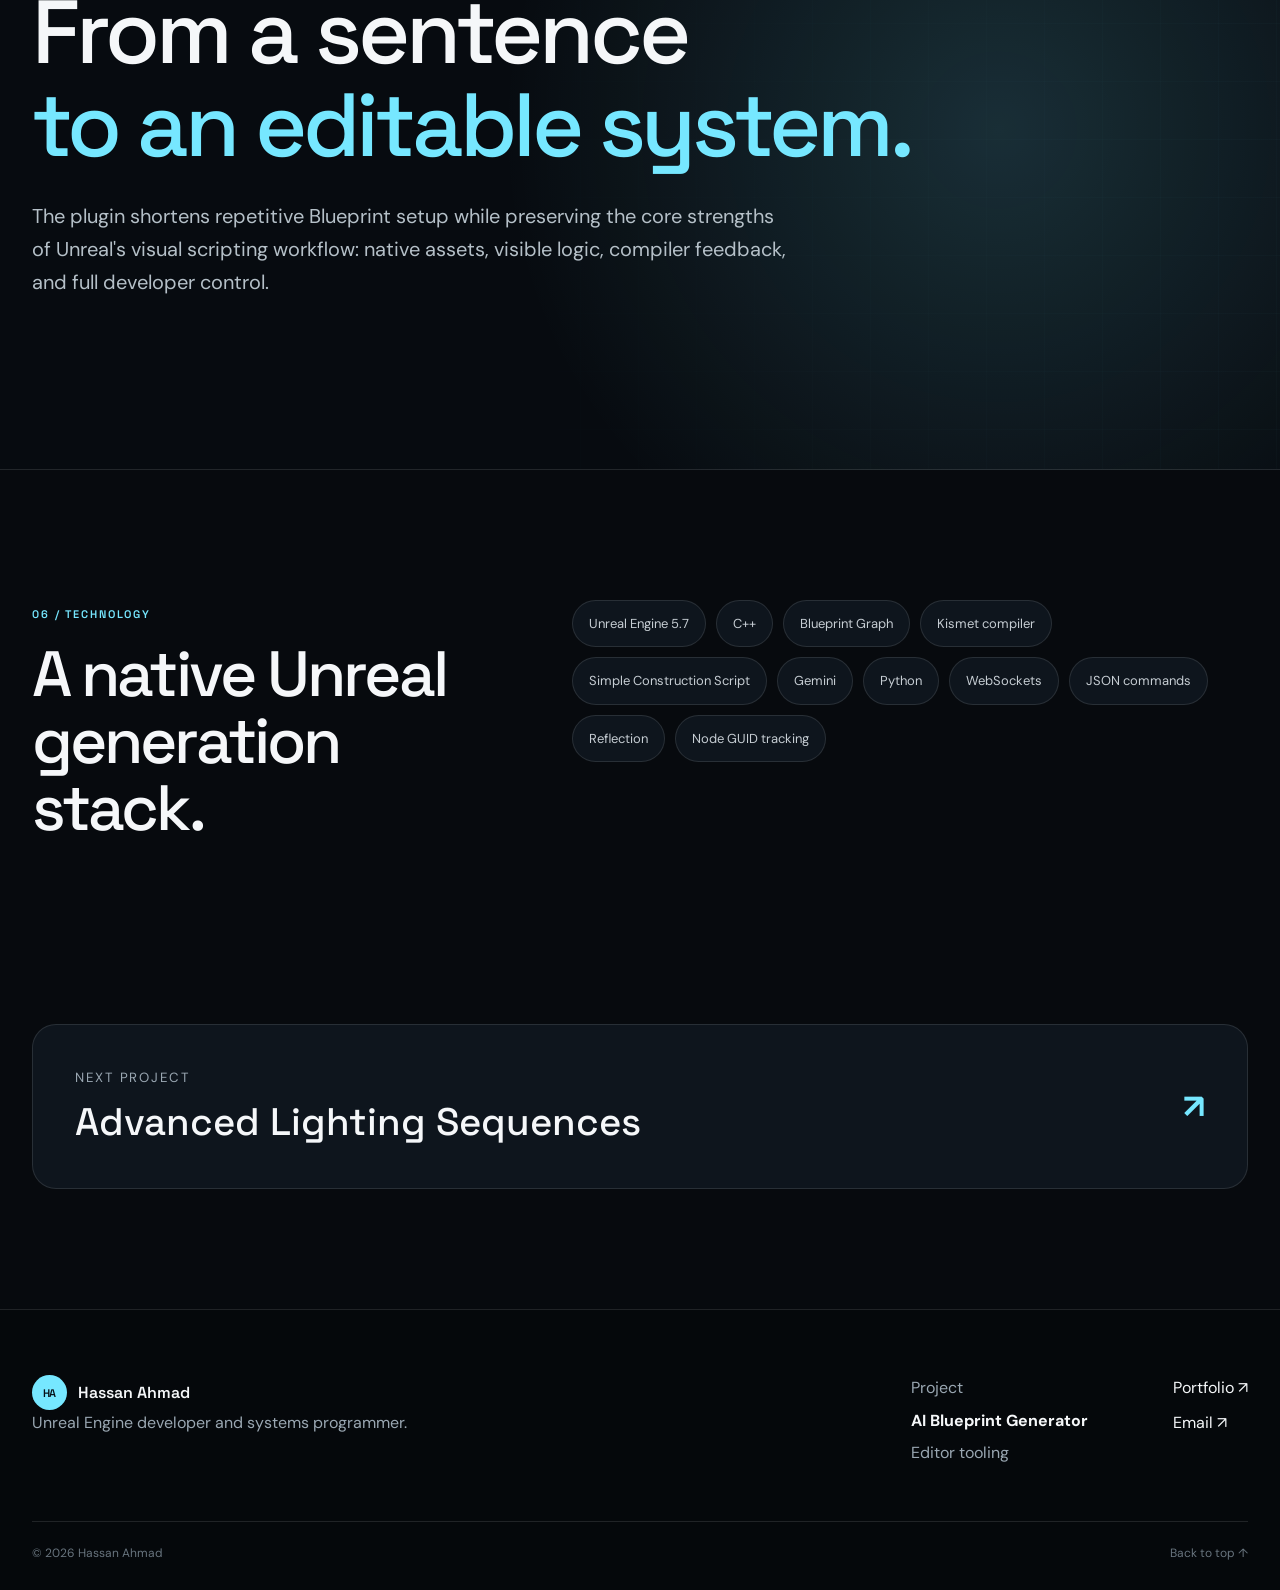
==== commit 3b91f4f1: "Remove project archive footer links" ====
--- a/ai-blueprint/index.html
+++ b/ai-blueprint/index.html
@@ -90,6 +90,6 @@
     <section class="next-project"><div class="shell"><a class="next-link" href="../lighting-sequences/"><span><small>Next project</small><strong>Advanced Lighting Sequences</strong></span><b>↗</b></a></div></section>
   </main>
 
-  <footer class="footer"><div class="shell footer-grid"><div><a class="brand" href="#top"><span class="brand-mark">HA</span><span>Hassan Ahmad</span></a><p>Unreal Engine developer and systems programmer.</p></div><div class="footer-role"><span>Project</span><strong>AI Blueprint Generator</strong><span>Editor tooling</span></div><div class="footer-links"><a href="../">Portfolio ↗</a><a href="../projects/">Project archive ↗</a><a href="mailto:hassanahmadofficial1@gmail.com">Email ↗</a></div></div><div class="shell footer-bottom"><span>© <span data-year></span> Hassan Ahmad</span><a href="#top">Back to top ↑</a></div></footer>
+  <footer class="footer"><div class="shell footer-grid"><div><a class="brand" href="#top"><span class="brand-mark">HA</span><span>Hassan Ahmad</span></a><p>Unreal Engine developer and systems programmer.</p></div><div class="footer-role"><span>Project</span><strong>AI Blueprint Generator</strong><span>Editor tooling</span></div><div class="footer-links"><a href="../">Portfolio ↗</a><a href="mailto:hassanahmadofficial1@gmail.com">Email ↗</a></div></div><div class="shell footer-bottom"><span>© <span data-year></span> Hassan Ahmad</span><a href="#top">Back to top ↑</a></div></footer>
 </body>
 </html>
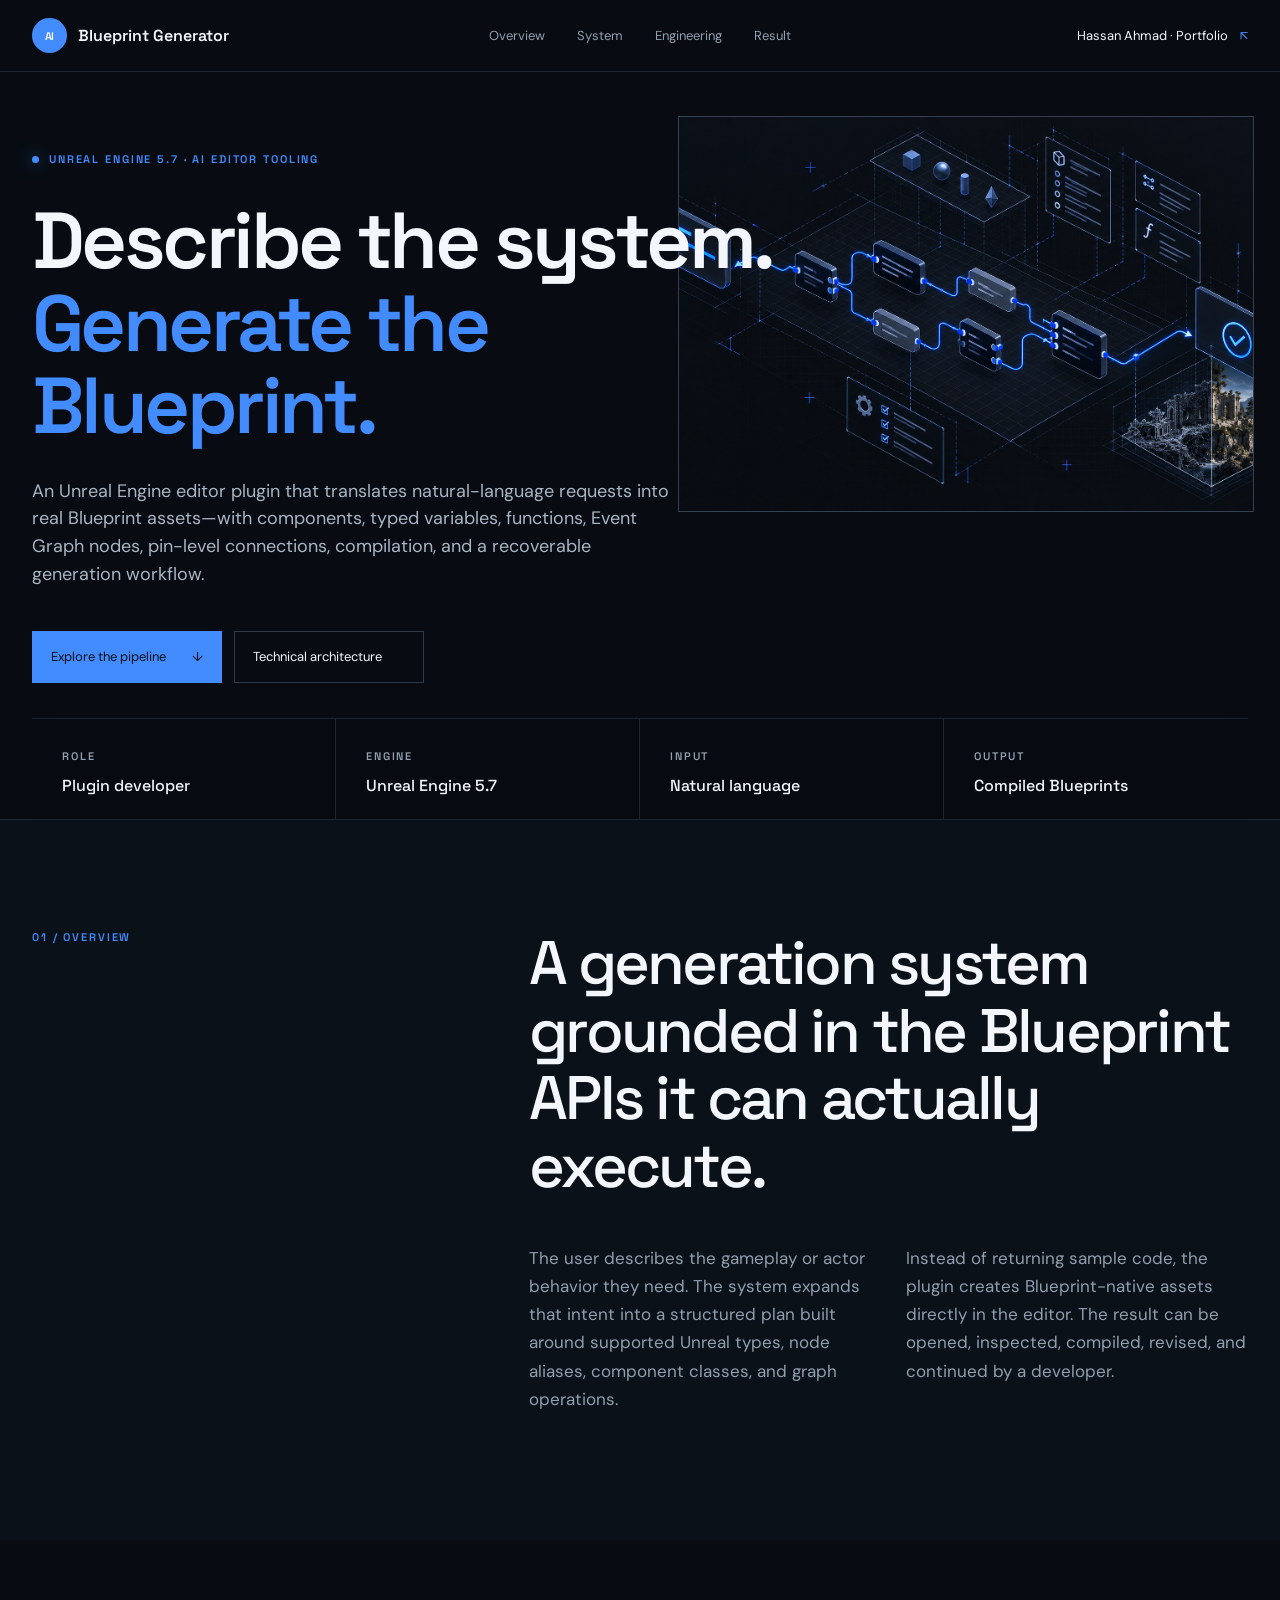
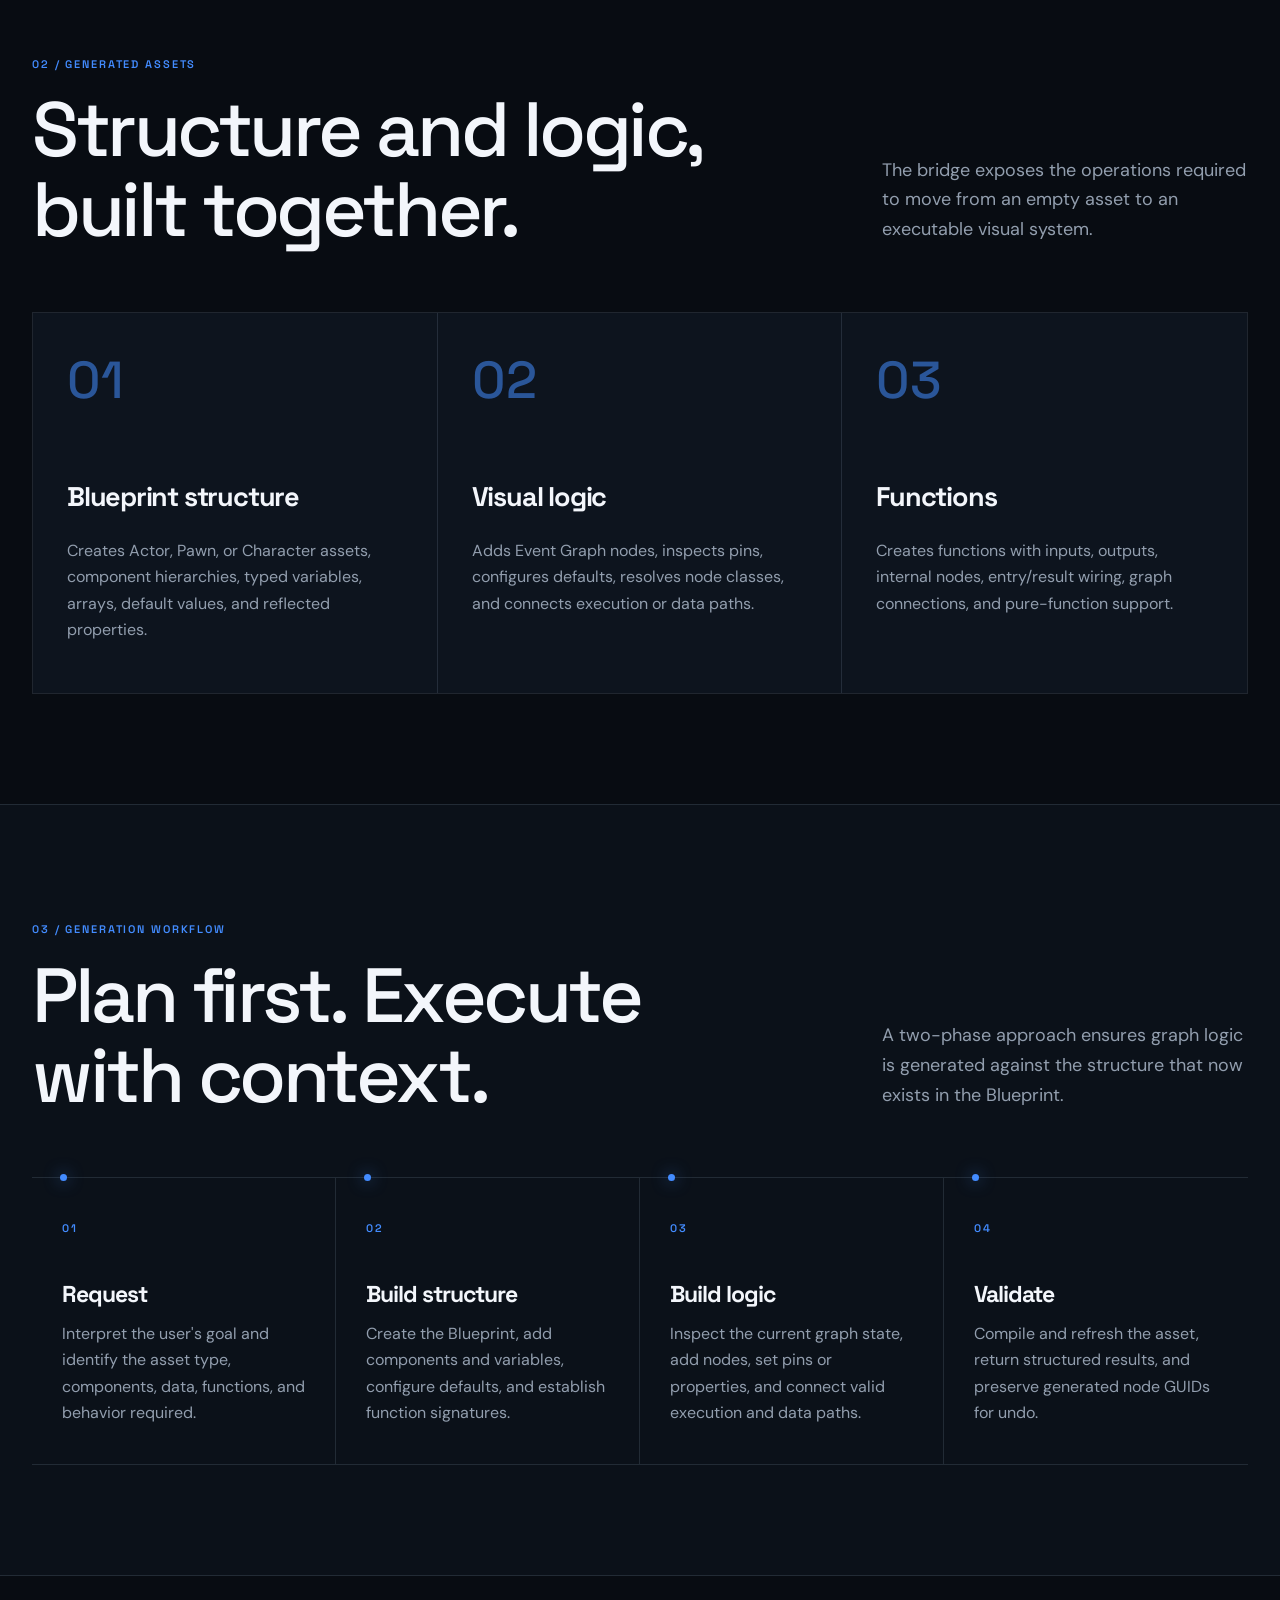
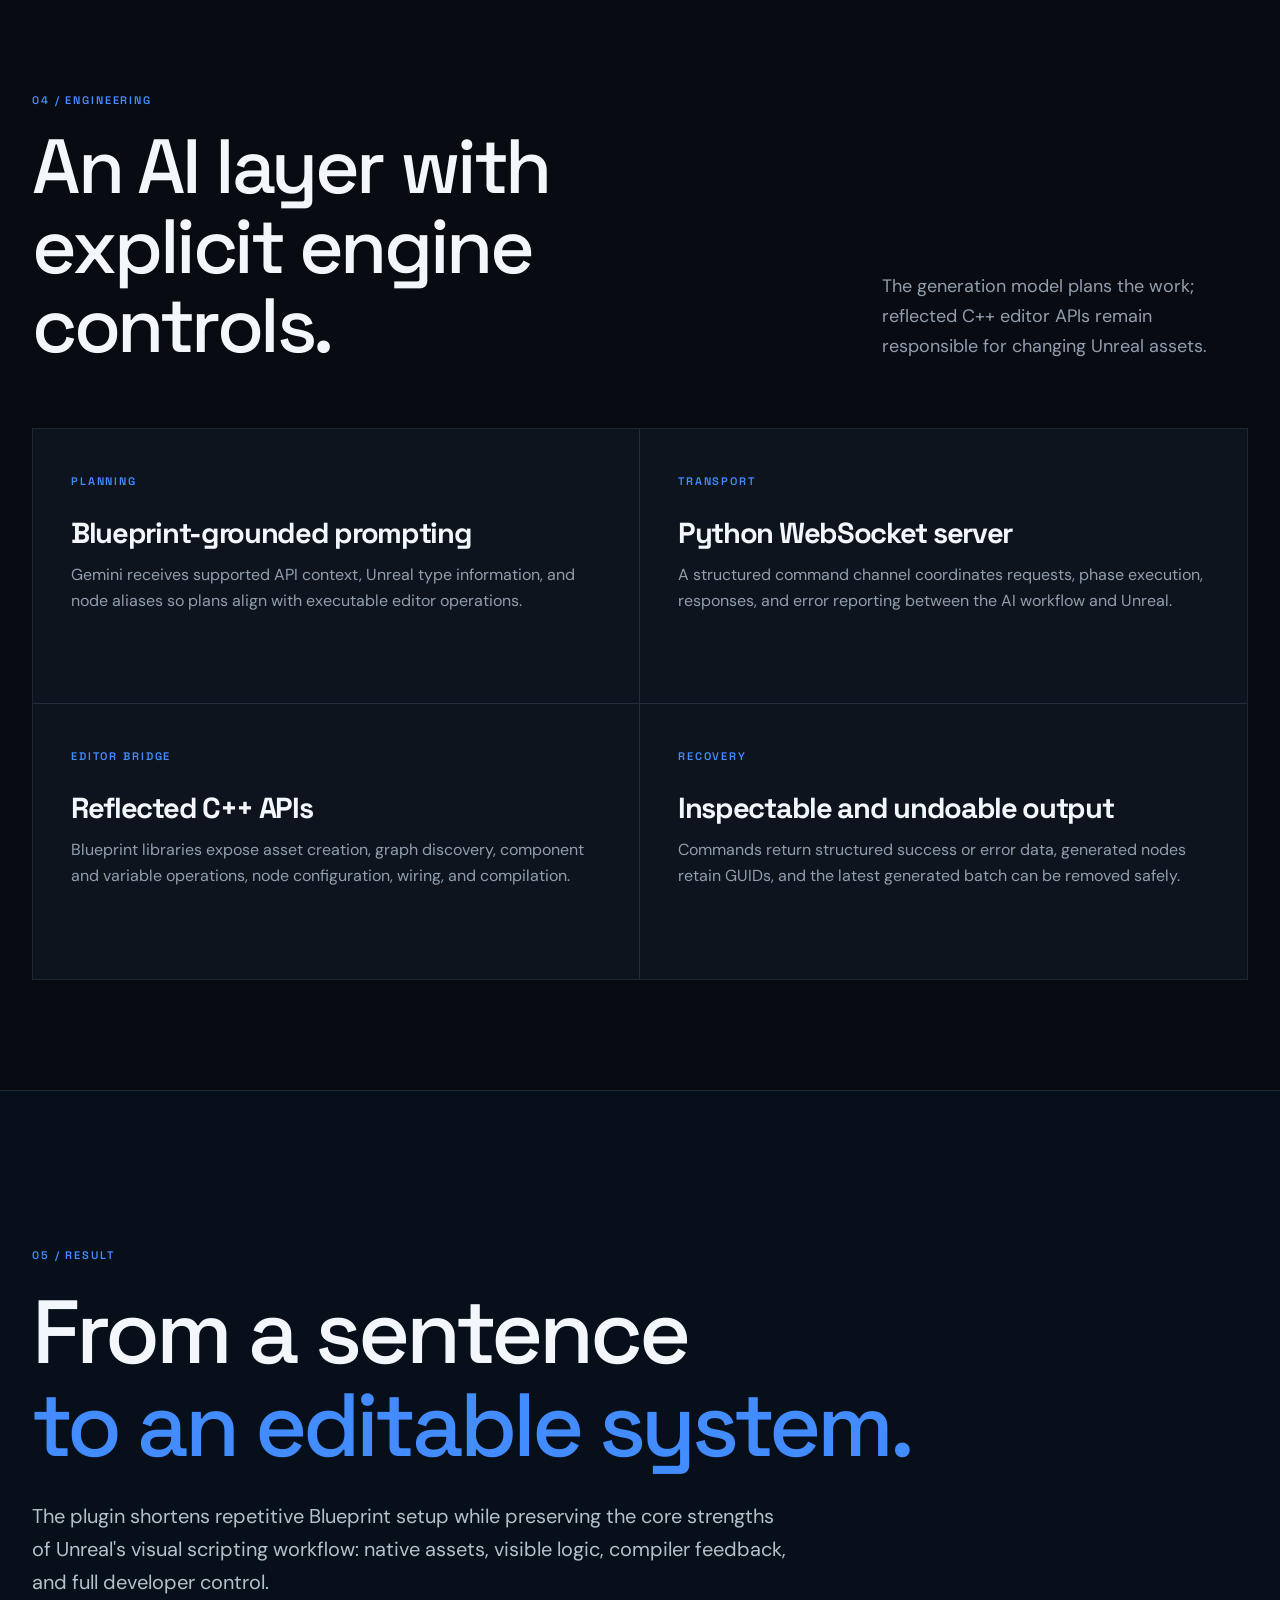
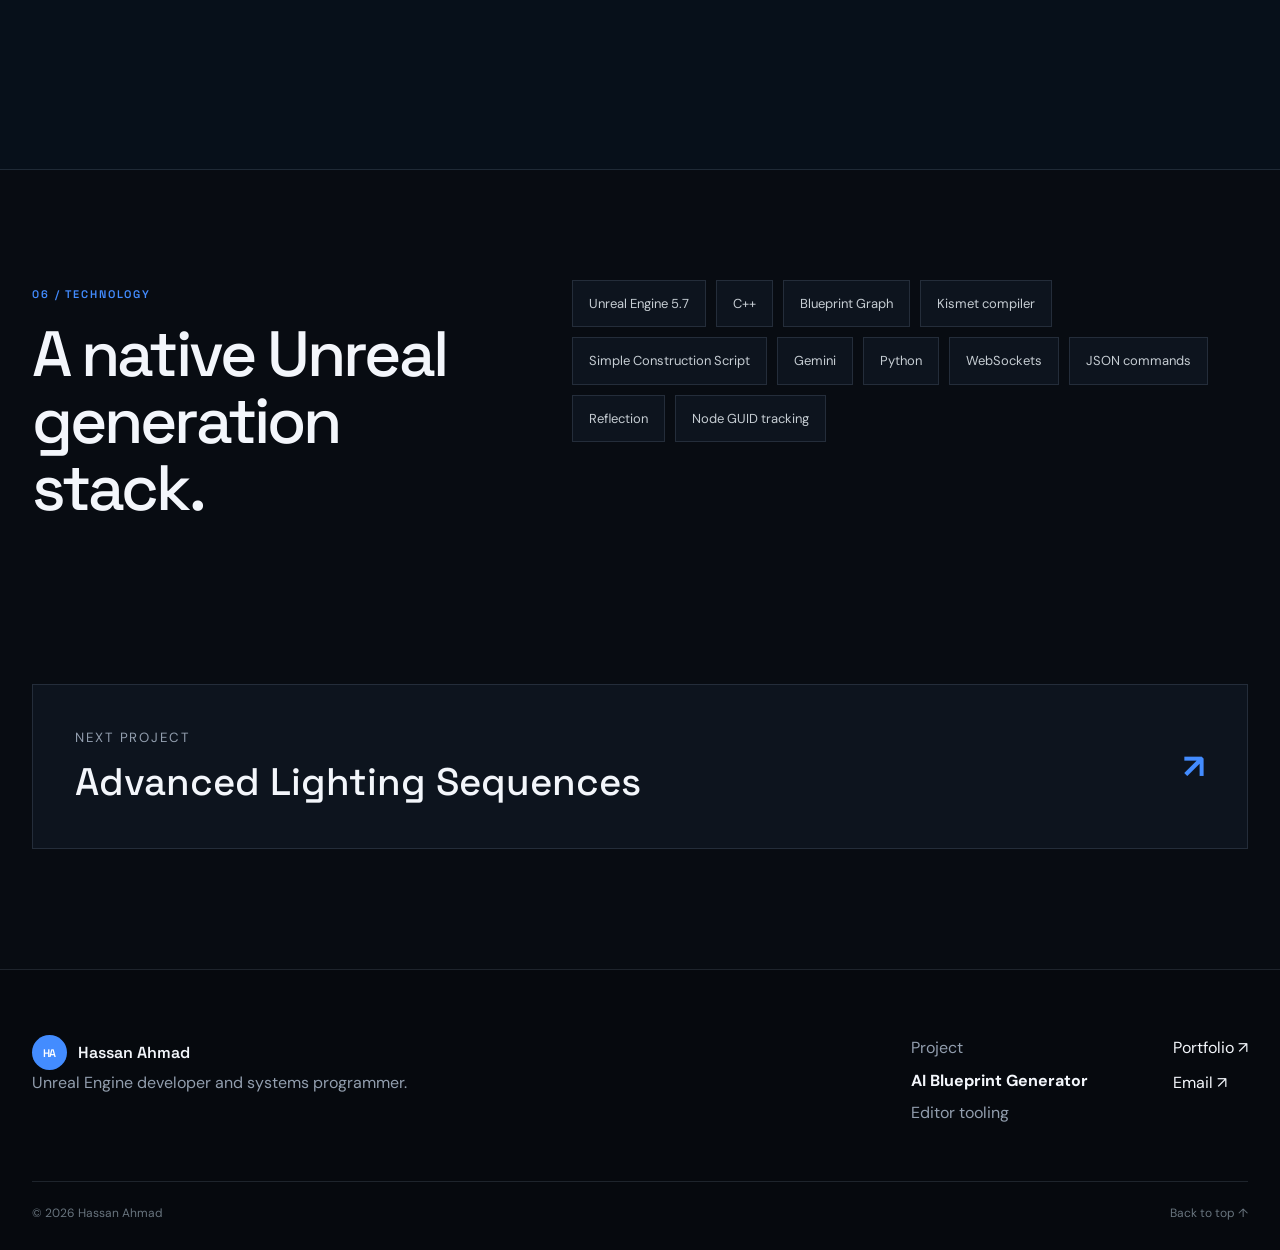
==== commit 07958b4e: "Apply dark Unreal theme across portfolio" ====
--- a/ai-blueprint/index.html
+++ b/ai-blueprint/index.html
@@ -13,7 +13,7 @@
   <link rel="preconnect" href="https://fonts.googleapis.com">
   <link rel="preconnect" href="https://fonts.gstatic.com" crossorigin>
   <link href="https://fonts.googleapis.com/css2?family=DM+Sans:wght@400;500;600&family=Space+Grotesk:wght@400;500;600;700&display=swap" rel="stylesheet">
-  <link rel="stylesheet" href="../case-study.css">
+  <link rel="stylesheet" href="../case-study.css?v=20260922-dark1">
   <script src="../script.js" defer></script>
 </head>
 <body>
@@ -27,7 +27,7 @@
   <main id="main">
     <section class="hero" id="top">
       <div class="hero-grid" aria-hidden="true"></div><div class="hero-glow" aria-hidden="true"></div>
-      <div class="hero-visual" aria-hidden="true"><div class="visual-frame"><i></i><i></i><i></i><b></b><span></span></div></div>
+      <div class="hero-visual"><img src="../assets/project-ai-blueprint-dark.png" alt="Technical visualization of natural language becoming a compiled Unreal Engine Blueprint graph"></div>
       <div class="hero-content shell">
         <div class="eyebrow reveal">Unreal Engine 5.7 · AI editor tooling</div>
         <h1 class="reveal">Describe the system.<br><span>Generate the Blueprint.</span></h1>
--- a/case-study.css
+++ b/case-study.css
@@ -185,3 +185,31 @@
   *,*::before,*::after { animation-duration: .01ms!important; animation-iteration-count: 1!important; transition-duration: .01ms!important; }
   .reveal { opacity: 1; transform: none; }
 }
+
+/* Unified dark portfolio theme */
+:root { --bg:#080c12; --bg-soft:#0b1119; --panel:#0d141e; --line:rgba(173,197,228,.14); --line-strong:rgba(173,197,228,.25); --text:#f3f6fb; --muted:#929eae; --accent:#438cff; --accent-rgb:67,140,255; --radius:0; }
+body,body.cinematic,body.lighting { --accent:#438cff; --accent-rgb:67,140,255; background:var(--bg); }
+body::before,.hero-grid,.hero-glow,.result::after { display:none; }
+.site-header { min-height:72px; border-bottom:1px solid var(--line); }
+.site-header.is-scrolled { background:rgba(8,12,18,.92); }
+.brand-mark { color:#fff; background:var(--accent); }
+.hero { min-height:820px; }
+.hero-content { padding-top:152px; }
+.hero-content h1 { max-width:760px; font-size:clamp(54px,6.2vw,92px); font-weight:600; }
+.hero-content h1 span { color:var(--accent); -webkit-text-stroke:0; }
+.hero-lede { max-width:650px; color:#aab5c3; font-size:18px; }
+.button { min-width:190px; border-radius:0; }
+.hero-visual { top:116px; right:max(2vw,calc((100vw - 1430px)/2)); width:min(650px,45vw); aspect-ratio:16/11; overflow:hidden; border:1px solid var(--line-strong); background:var(--panel); }
+.hero-visual img { width:100%; height:100%; object-fit:cover; }
+.hero-meta { background:rgba(8,12,18,.9); }
+.hero-meta div { min-height:96px; padding:23px 30px; }
+.hero-meta strong { font-size:16px; }
+.section { padding:110px 0; }
+.feature-grid,.engineering-grid { border-radius:0; }
+.feature-card,.engineering-card { background:var(--panel); }
+.result { background:#07101a; }
+.stack-list span { border-radius:0; }
+.next-link { border-radius:0; }
+.footer { background:#06090e; }
+@media(max-width:1050px){.hero{min-height:980px}.hero-visual{right:4%;bottom:114px;width:540px}.hero-content{padding-top:132px}}
+@media(max-width:760px){.hero{min-height:900px}.hero-visual{right:-12%;bottom:148px;width:108vw}.hero-content h1{font-size:41px;overflow-wrap:anywhere}}
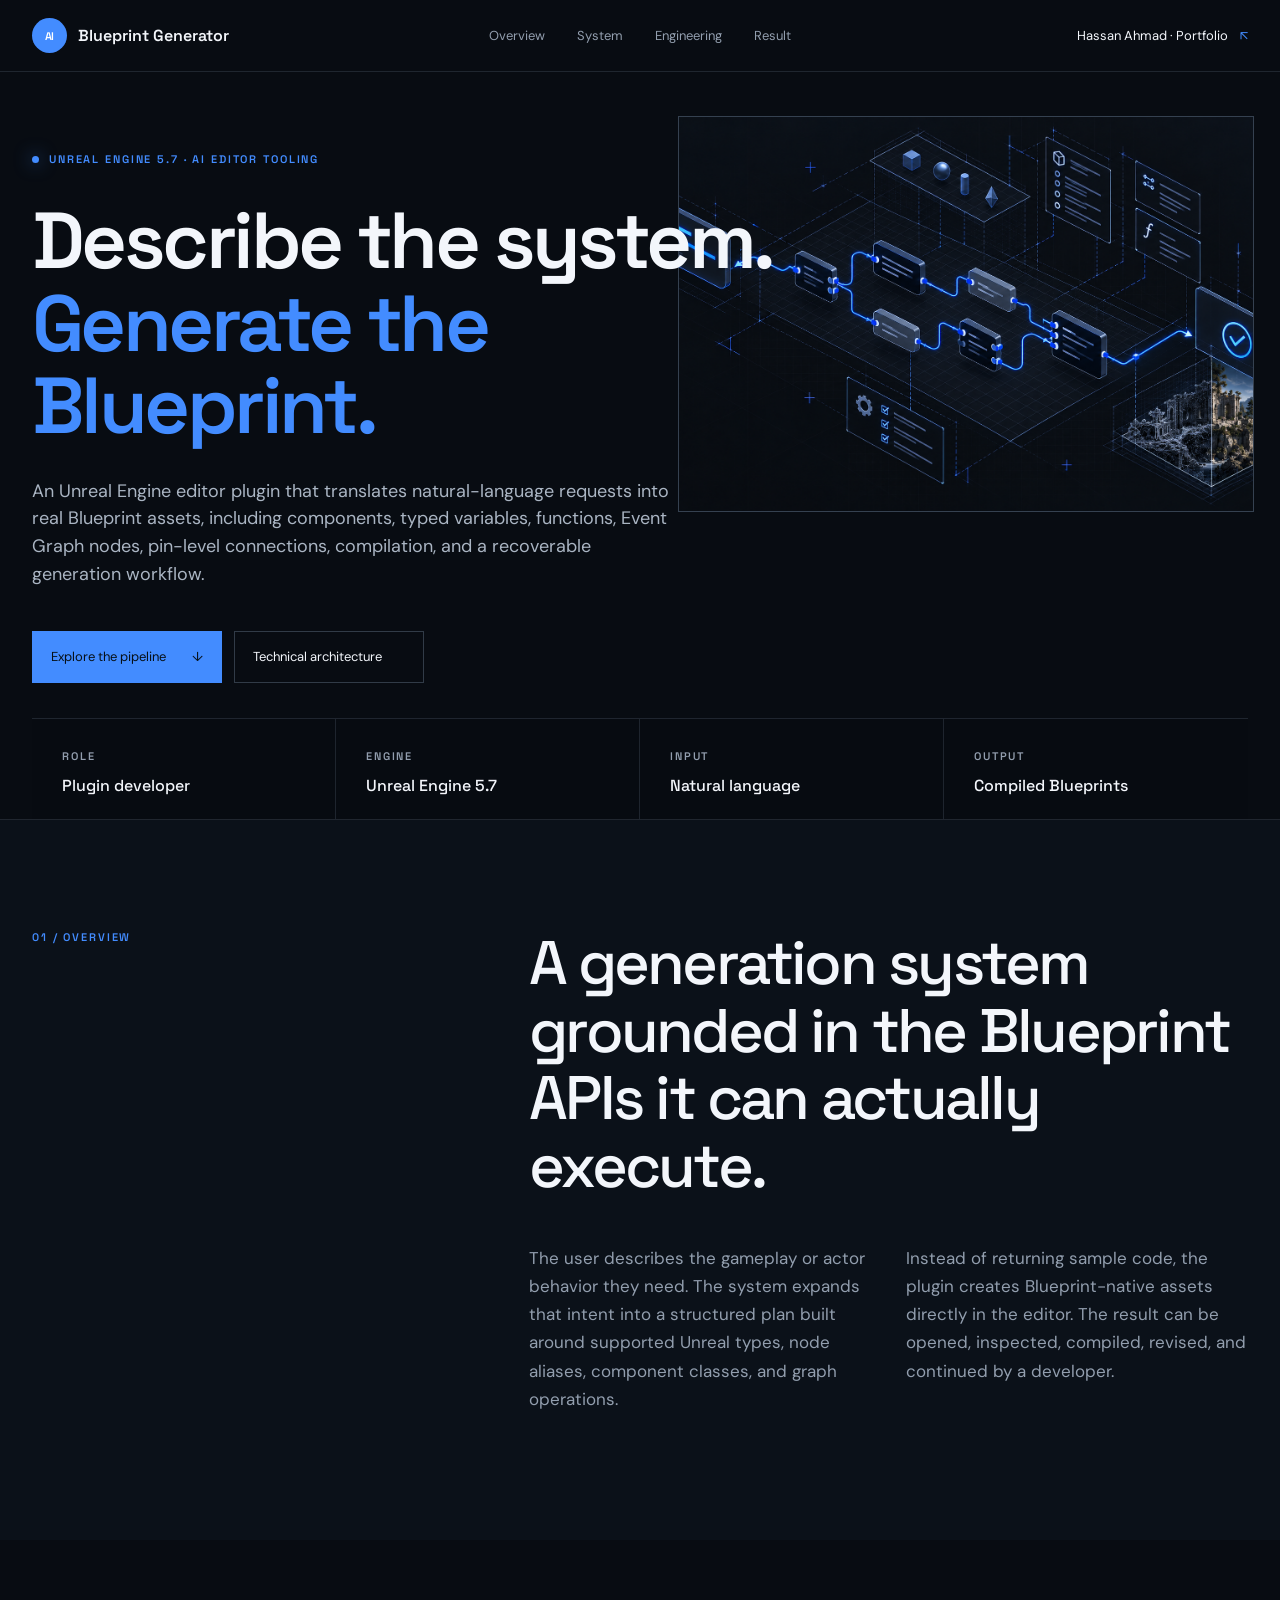
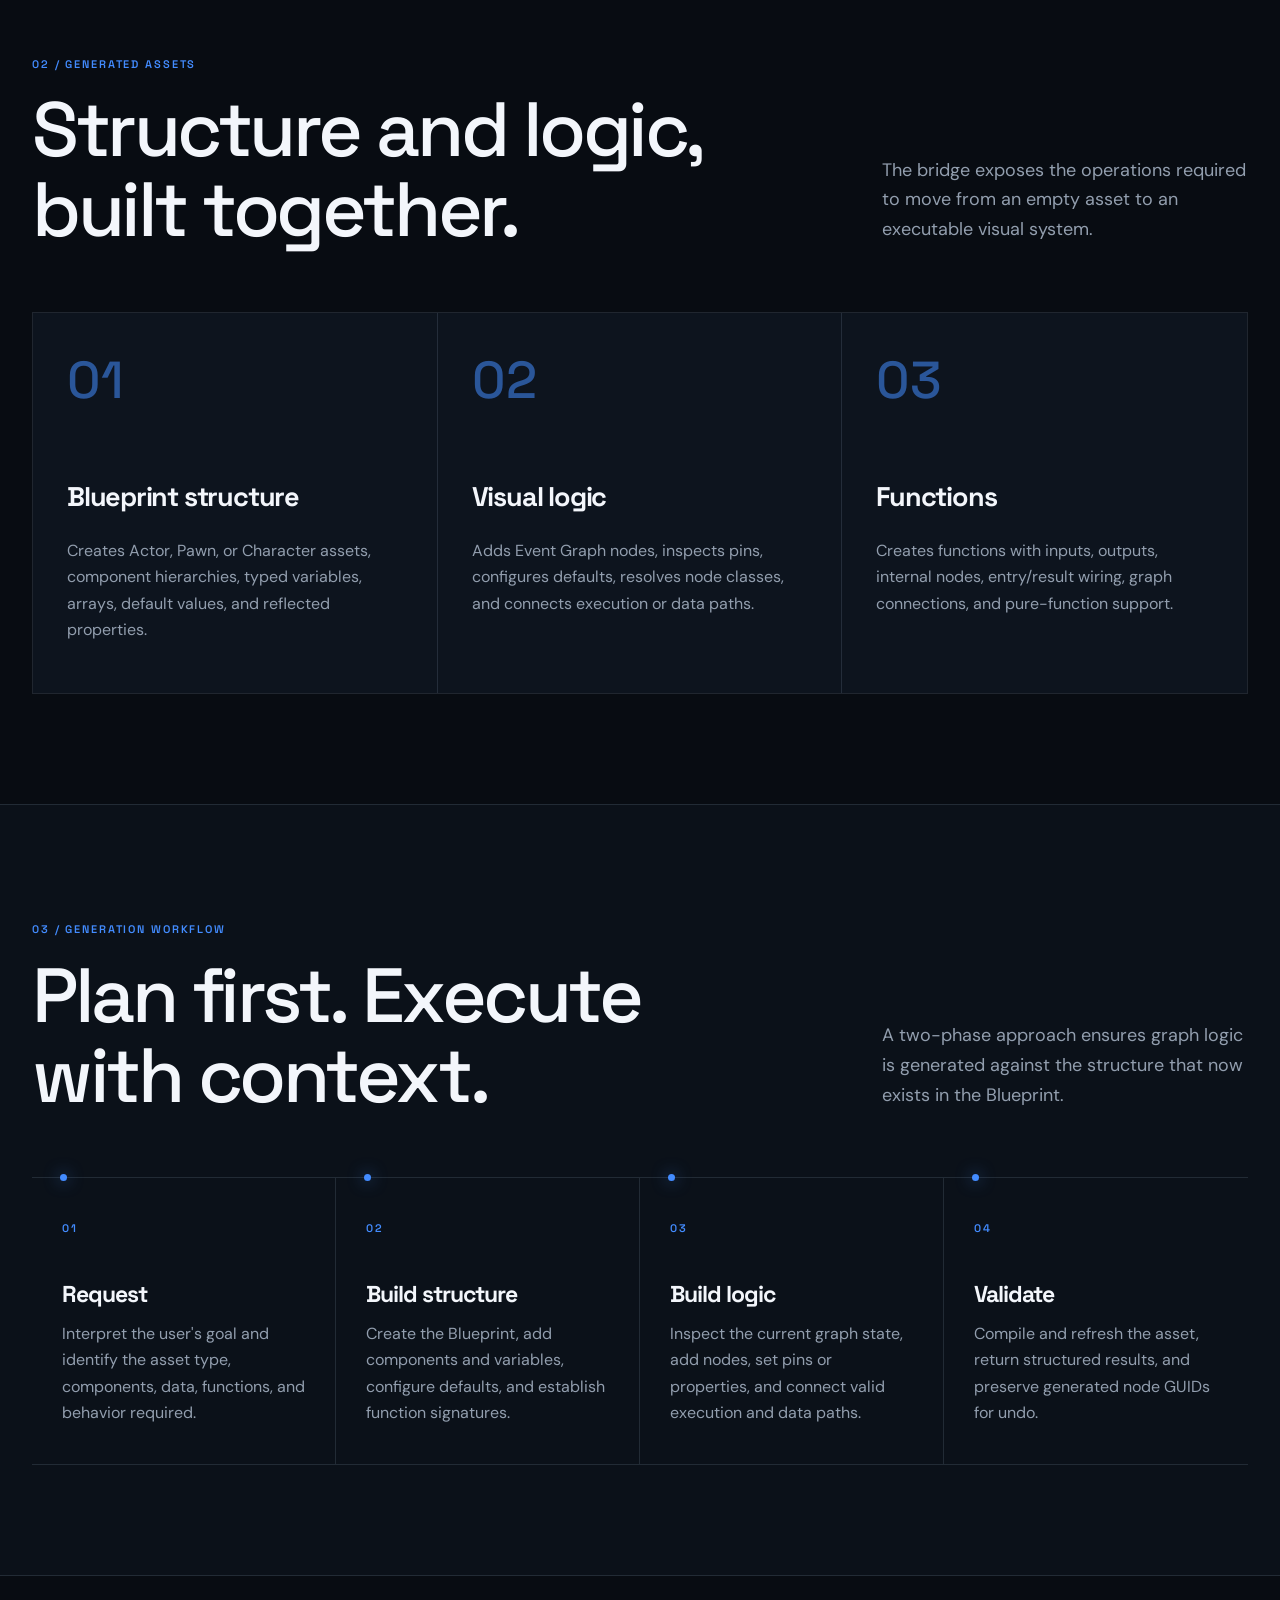
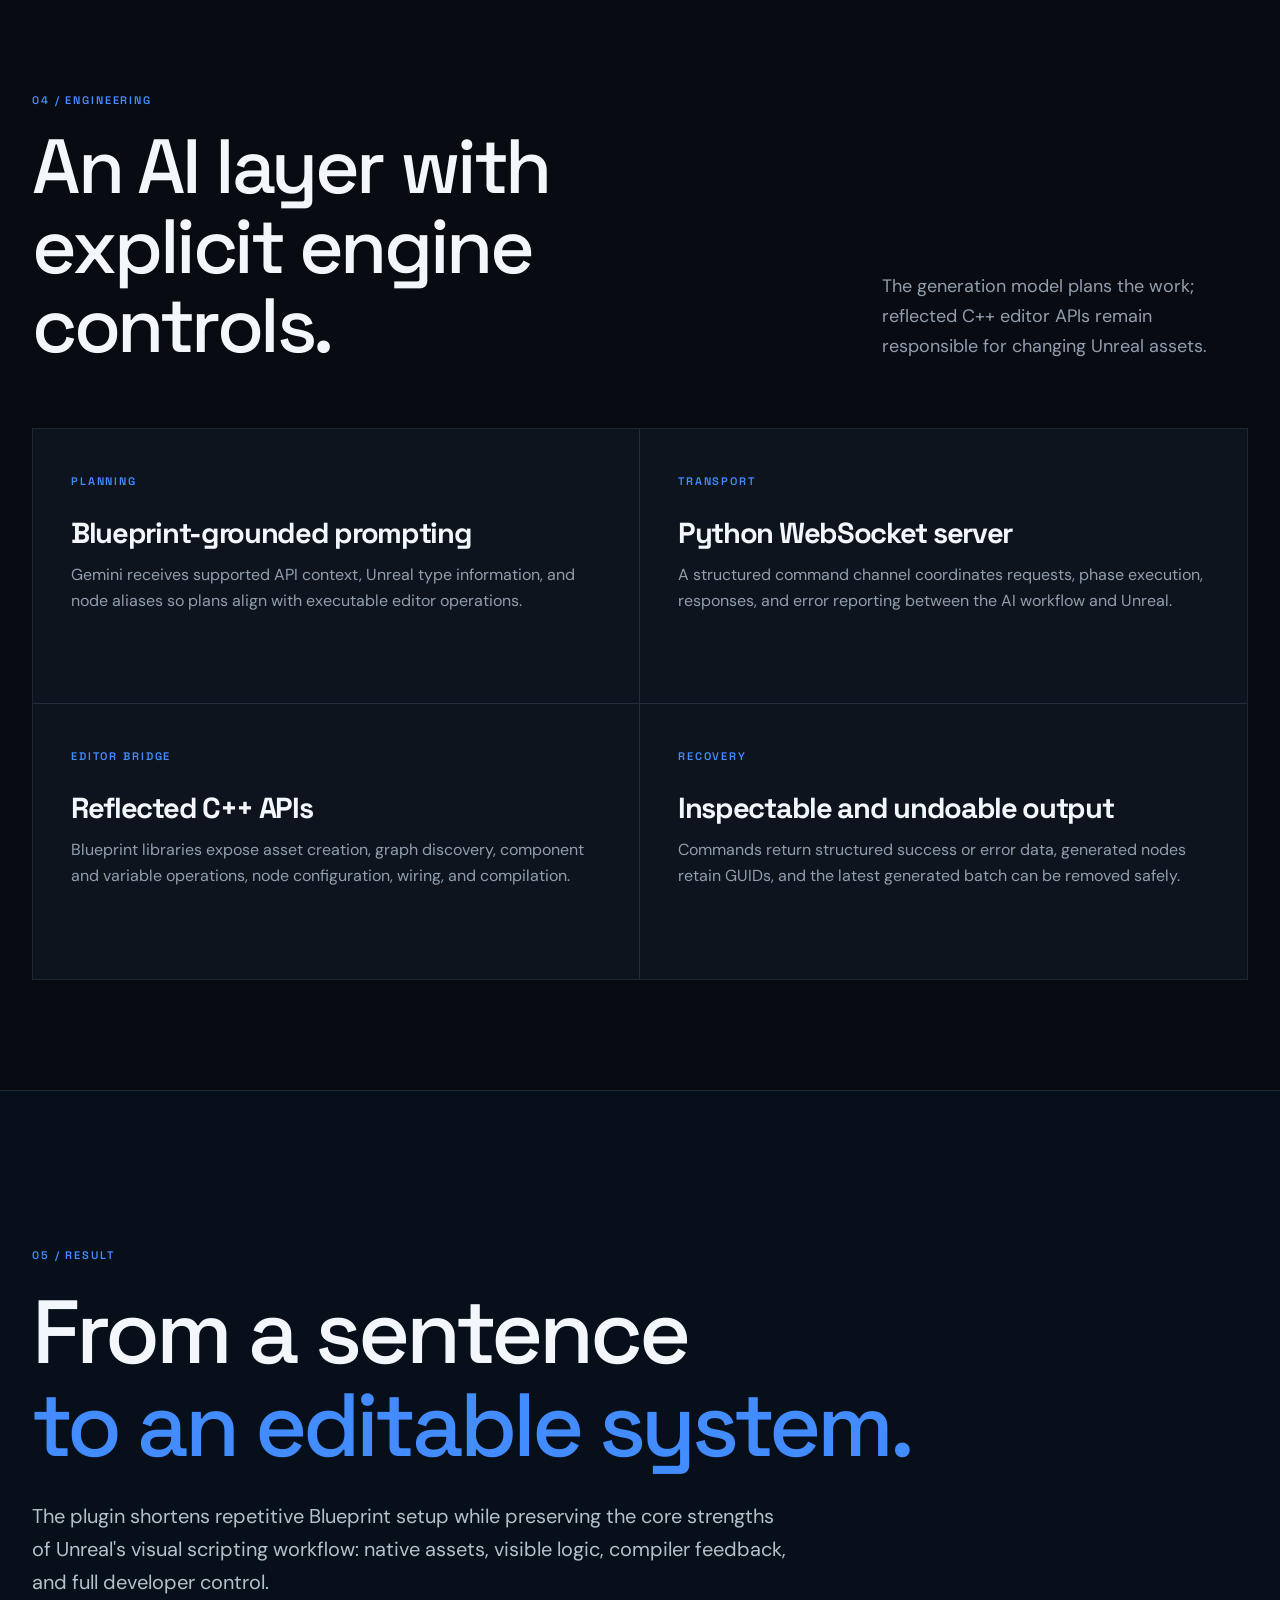
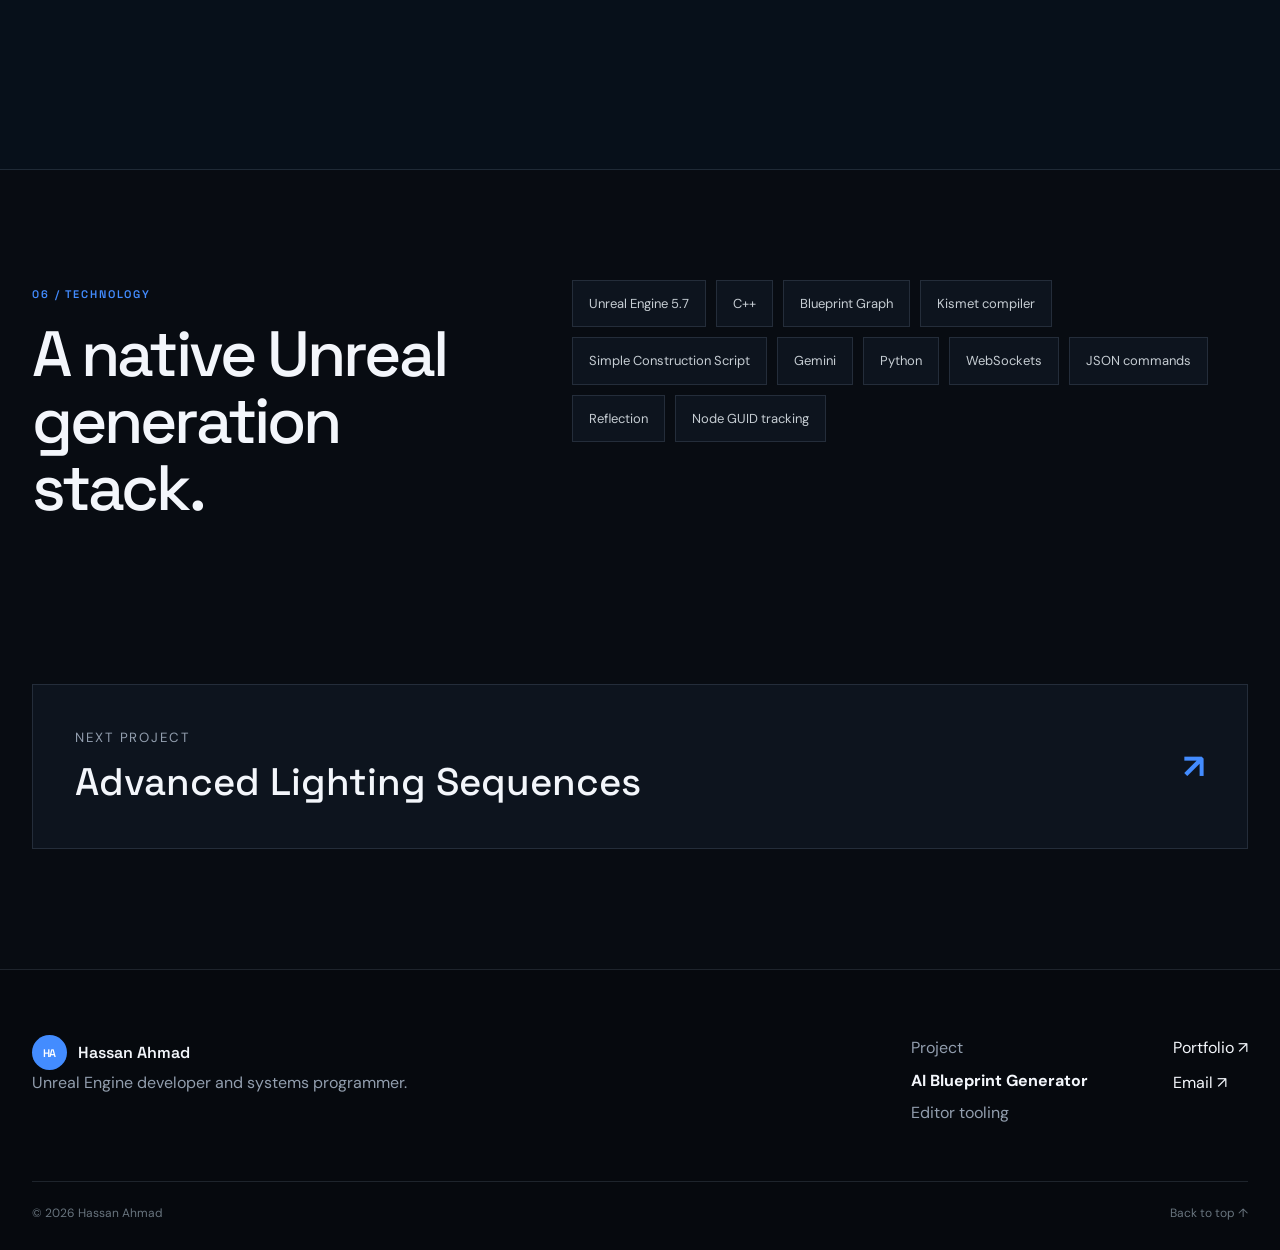
==== commit 9a02e573: "Remove long dashes from portfolio copy" ====
--- a/ai-blueprint/index.html
+++ b/ai-blueprint/index.html
@@ -5,10 +5,10 @@
   <meta name="viewport" content="width=device-width, initial-scale=1">
   <meta name="theme-color" content="#070a0e">
   <meta name="description" content="AI Blueprint Generator is Hassan Ahmad's Unreal Engine 5.7 plugin for turning natural-language requests into compiled Blueprint assets and connected visual logic.">
-  <meta property="og:title" content="AI Blueprint Generator — Unreal Engine">
+  <meta property="og:title" content="AI Blueprint Generator | Unreal Engine">
   <meta property="og:description" content="Natural-language intent transformed into native Blueprint structure, functions, and executable graph logic.">
   <meta property="og:type" content="website">
-  <title>AI Blueprint Generator — Unreal Engine</title>
+  <title>AI Blueprint Generator | Unreal Engine</title>
   <link rel="icon" href="../assets/portfolio-mark.svg" type="image/svg+xml">
   <link rel="preconnect" href="https://fonts.googleapis.com">
   <link rel="preconnect" href="https://fonts.gstatic.com" crossorigin>
@@ -31,7 +31,7 @@
       <div class="hero-content shell">
         <div class="eyebrow reveal">Unreal Engine 5.7 · AI editor tooling</div>
         <h1 class="reveal">Describe the system.<br><span>Generate the Blueprint.</span></h1>
-        <p class="hero-lede reveal">An Unreal Engine editor plugin that translates natural-language requests into real Blueprint assets—with components, typed variables, functions, Event Graph nodes, pin-level connections, compilation, and a recoverable generation workflow.</p>
+        <p class="hero-lede reveal">An Unreal Engine editor plugin that translates natural-language requests into real Blueprint assets, including components, typed variables, functions, Event Graph nodes, pin-level connections, compilation, and a recoverable generation workflow.</p>
         <div class="hero-actions reveal"><a class="button button-primary" href="#system">Explore the pipeline <span>↓</span></a><a class="button button-secondary" href="#engineering">Technical architecture</a></div>
       </div>
       <div class="hero-meta shell reveal" aria-label="Project summary">
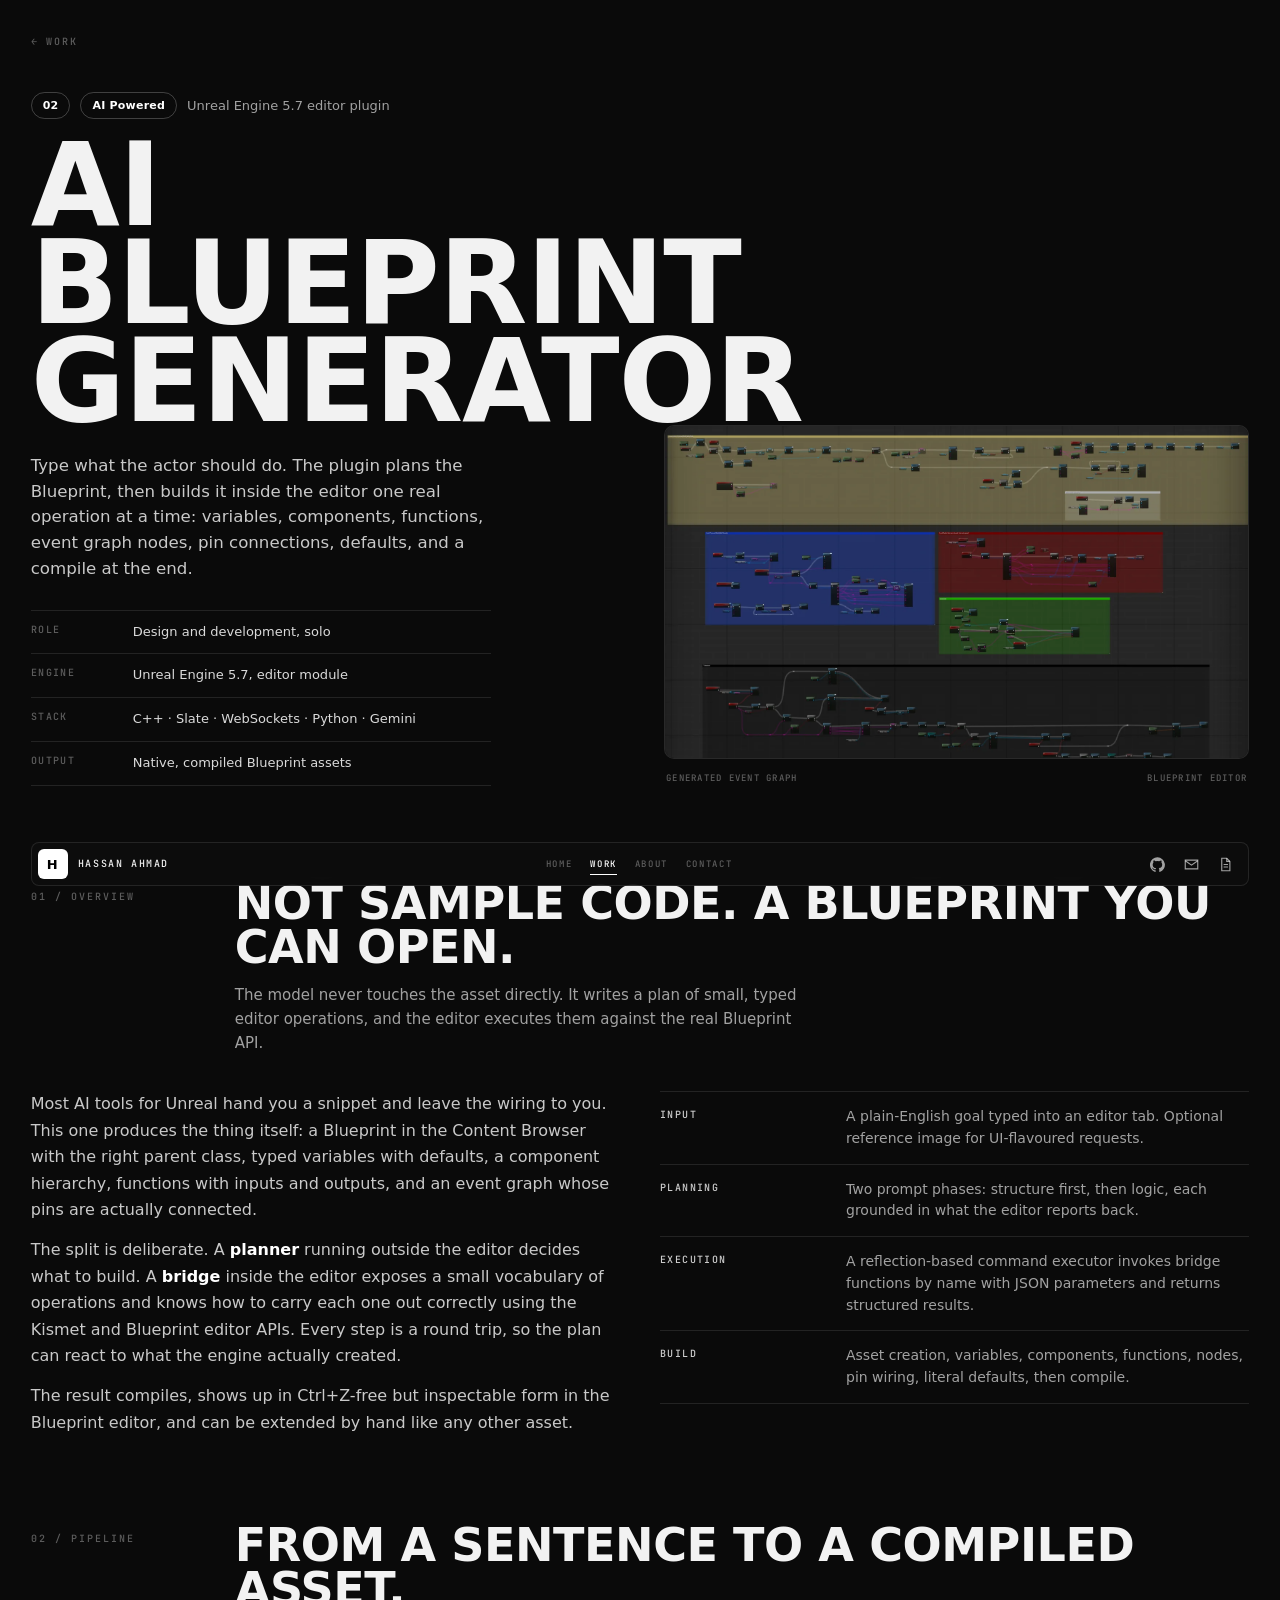
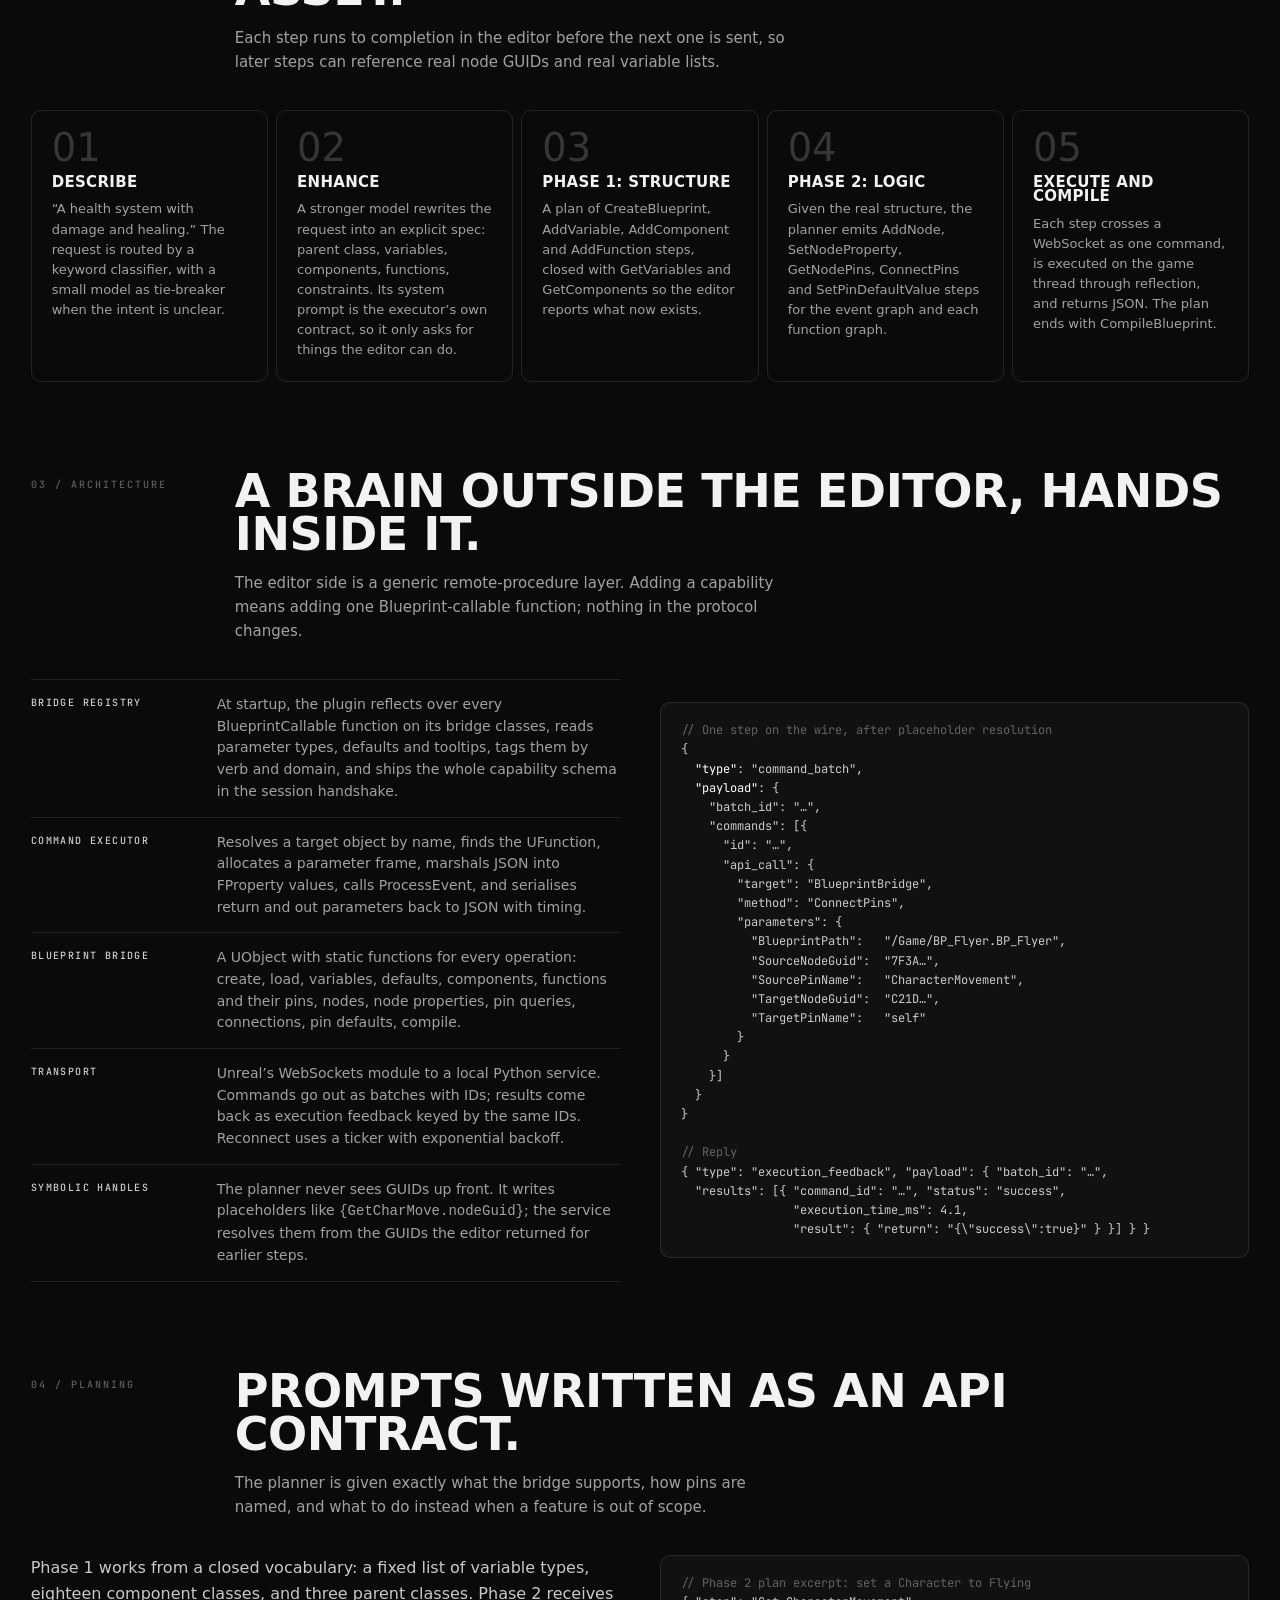
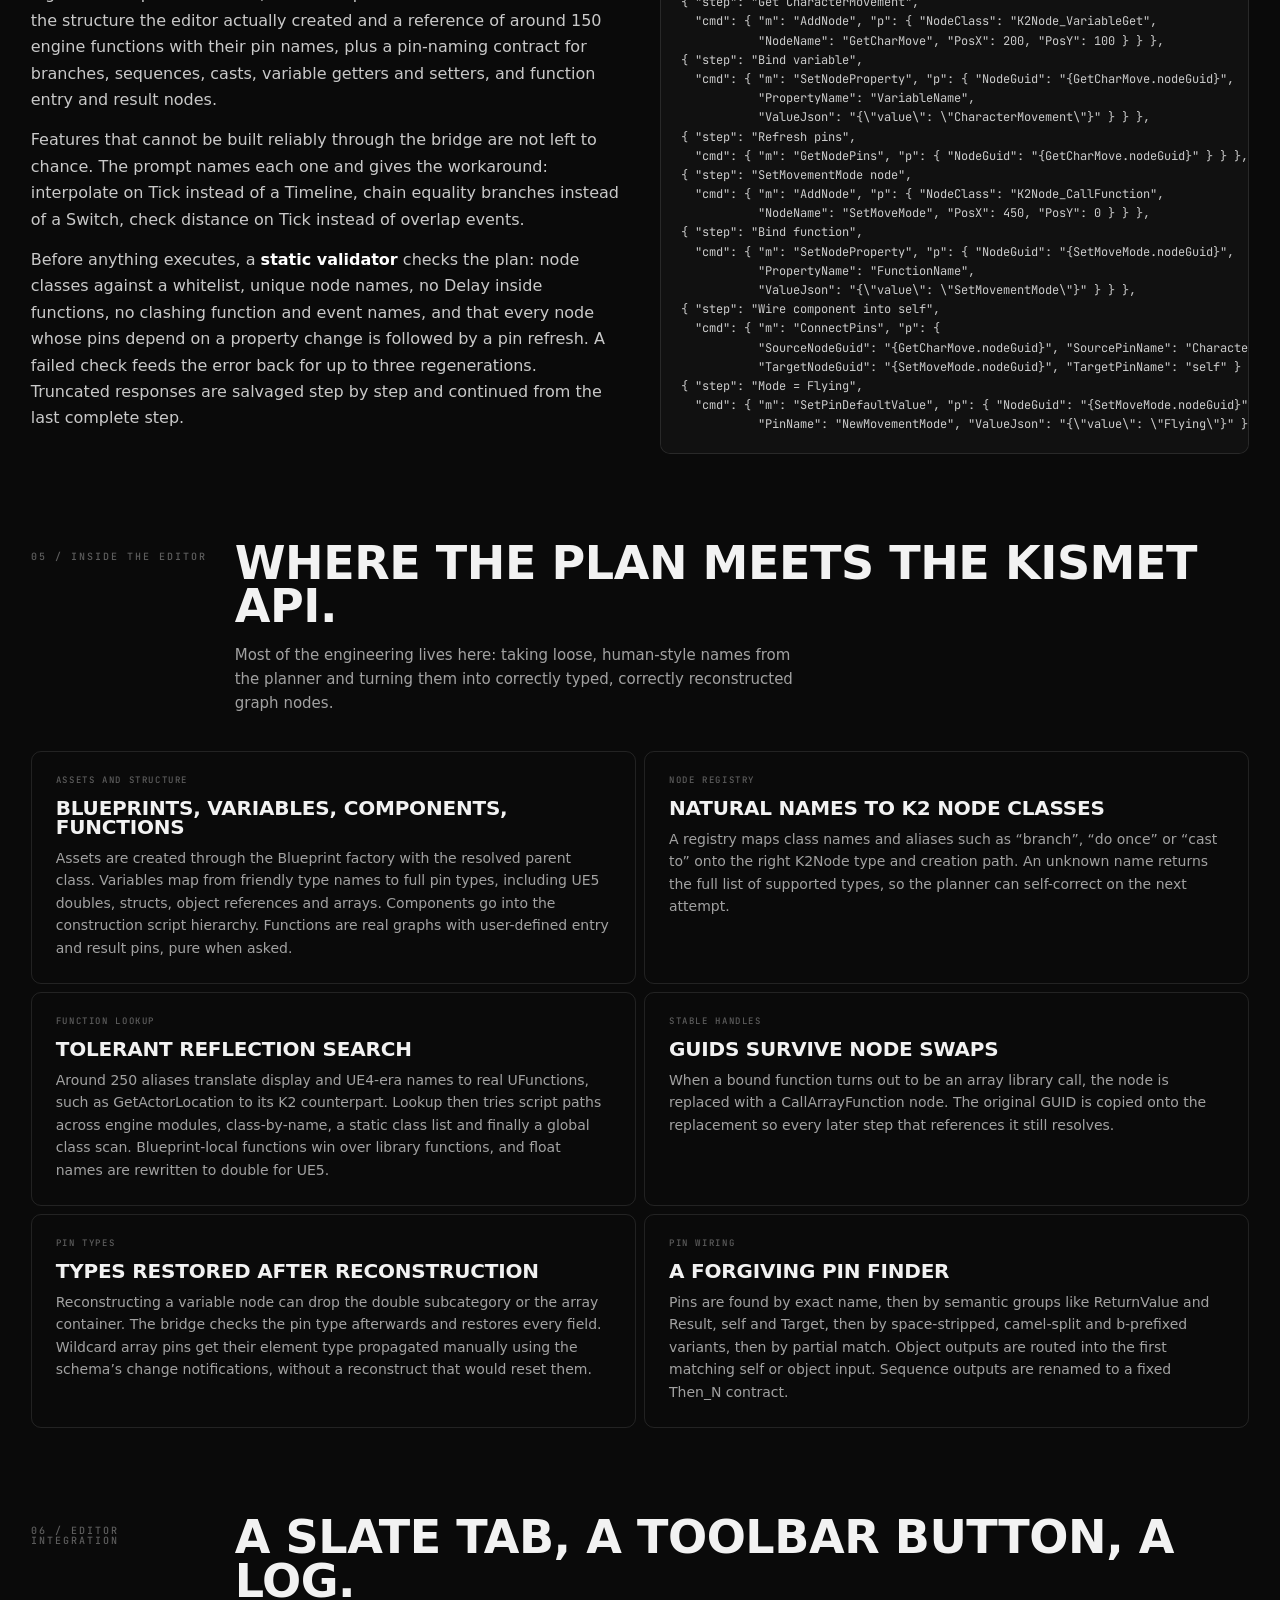
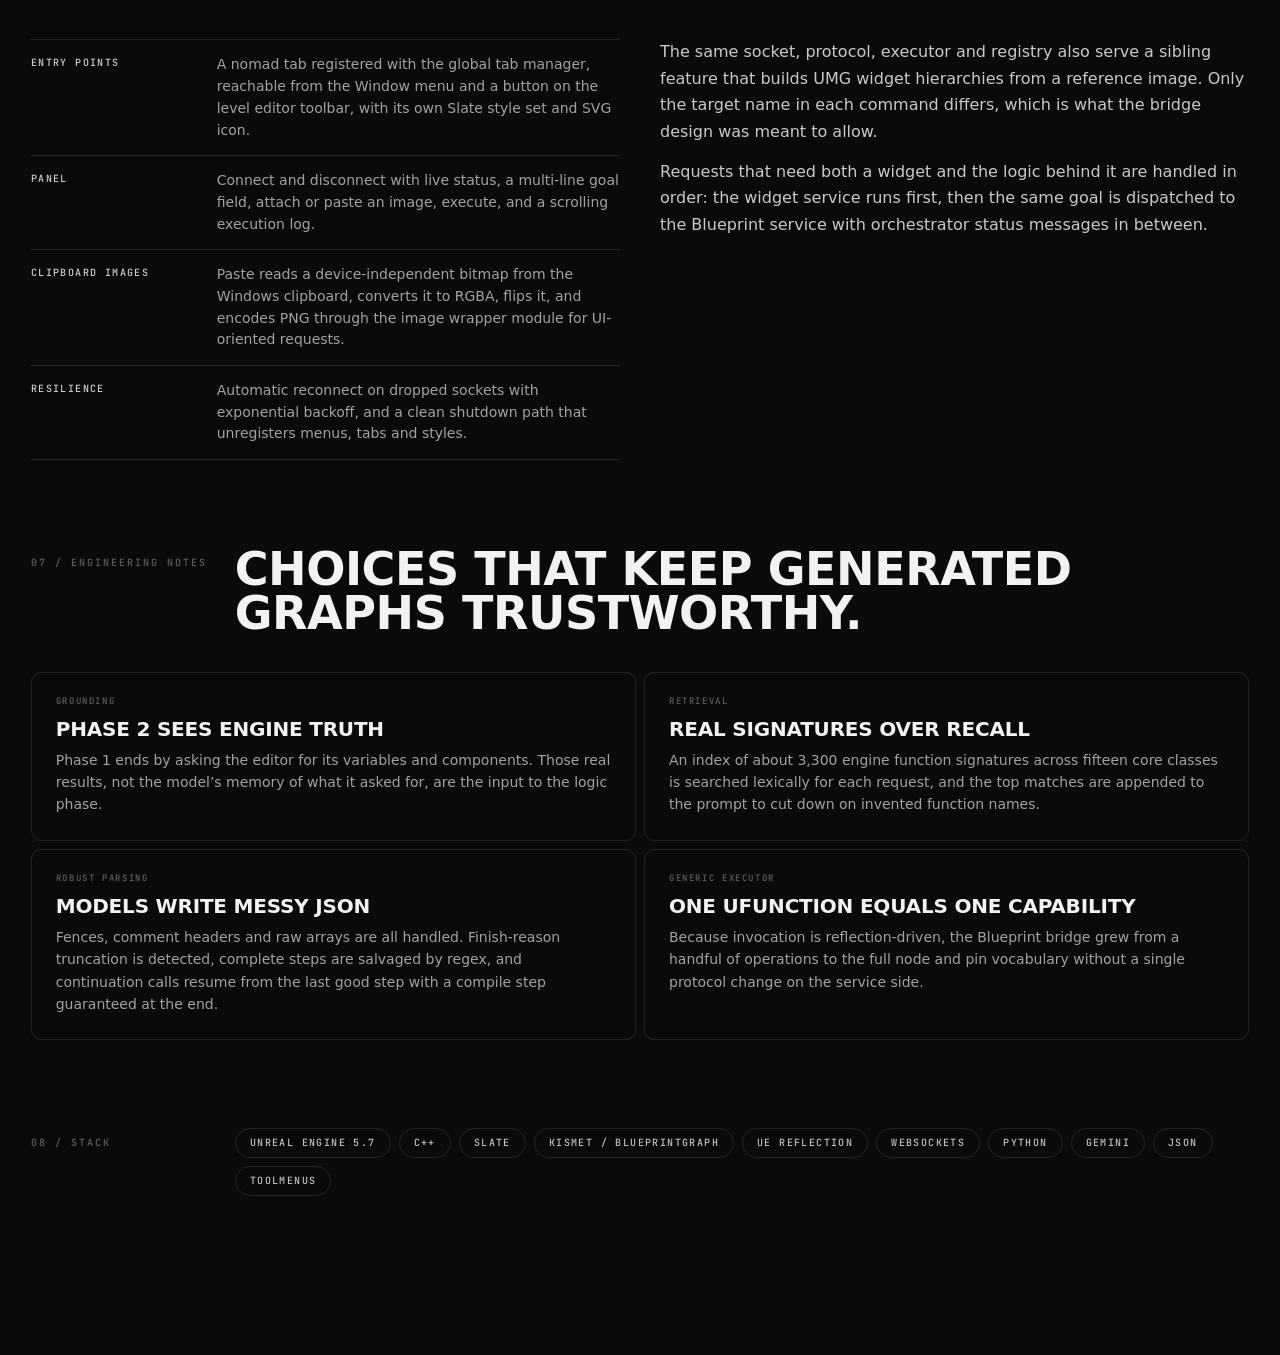
==== commit f7322916: "Rewrite the AI Blueprint Generator case study from the plugin source Replace the generic page with o" ====
--- a/ai-blueprint/index.html
+++ b/ai-blueprint/index.html
@@ -3,93 +3,259 @@
 <head>
   <meta charset="utf-8">
   <meta name="viewport" content="width=device-width, initial-scale=1">
-  <meta name="theme-color" content="#070a0e">
-  <meta name="description" content="AI Blueprint Generator is Hassan Ahmad's Unreal Engine 5.7 plugin for turning natural-language requests into compiled Blueprint assets and connected visual logic.">
-  <meta property="og:title" content="AI Blueprint Generator | Unreal Engine">
-  <meta property="og:description" content="Natural-language intent transformed into native Blueprint structure, functions, and executable graph logic.">
+  <meta name="theme-color" content="#0a0a0a">
+  <meta name="description" content="AI Blueprint Generator is an Unreal Engine 5.7 editor plugin by Hassan Ahmad that turns a natural-language request into a real, compiled Blueprint: variables, components, functions, event graph nodes and pin-level connections.">
+  <meta property="og:title" content="AI Blueprint Generator — Hassan Ahmad">
+  <meta property="og:description" content="A plain-English request becomes a compiled Blueprint, built node by node inside the editor.">
+  <meta property="og:image" content="../assets/ai-blueprint/graph-overview.webp">
   <meta property="og:type" content="website">
-  <title>AI Blueprint Generator | Unreal Engine</title>
+  <title>AI Blueprint Generator — Hassan Ahmad</title>
   <link rel="icon" href="../assets/portfolio-mark.svg" type="image/svg+xml">
+  <link rel="preconnect" href="https://api.fontshare.com" crossorigin>
   <link rel="preconnect" href="https://fonts.googleapis.com">
   <link rel="preconnect" href="https://fonts.gstatic.com" crossorigin>
-  <link href="https://fonts.googleapis.com/css2?family=DM+Sans:wght@400;500;600&family=Space+Grotesk:wght@400;500;600;700&display=swap" rel="stylesheet">
-  <link rel="stylesheet" href="../case-study.css?v=20260922-dark1">
-  <script src="../script.js" defer></script>
+  <link href="https://api.fontshare.com/v2/css?f[]=clash-grotesk@500,600,700&f[]=satoshi@400,500,700&display=swap" rel="stylesheet">
+  <link href="https://fonts.googleapis.com/css2?family=JetBrains+Mono:wght@400;500&display=swap" rel="stylesheet">
+  <link rel="stylesheet" href="../styles.css?v=20261106-case6">
+  <link rel="stylesheet" href="../case.css?v=20261106-case6">
 </head>
-<body>
+<body class="is-ready page">
   <a class="skip-link" href="#main">Skip to content</a>
-  <header class="site-header" data-header>
-    <a class="brand" href="#top" aria-label="AI Blueprint Generator home"><span class="brand-mark">AI</span><span>Blueprint Generator</span></a>
-    <nav class="nav" aria-label="Project navigation"><a href="#overview">Overview</a><a href="#system">System</a><a href="#engineering">Engineering</a><a href="#result">Result</a></nav>
-    <a class="header-cta" href="../">Hassan Ahmad · Portfolio <span>↖</span></a>
-  </header>
-
-  <main id="main">
-    <section class="hero" id="top">
-      <div class="hero-grid" aria-hidden="true"></div><div class="hero-glow" aria-hidden="true"></div>
-      <div class="hero-visual"><img src="../assets/project-ai-blueprint-dark.png" alt="Technical visualization of natural language becoming a compiled Unreal Engine Blueprint graph"></div>
-      <div class="hero-content shell">
-        <div class="eyebrow reveal">Unreal Engine 5.7 · AI editor tooling</div>
-        <h1 class="reveal">Describe the system.<br><span>Generate the Blueprint.</span></h1>
-        <p class="hero-lede reveal">An Unreal Engine editor plugin that translates natural-language requests into real Blueprint assets, including components, typed variables, functions, Event Graph nodes, pin-level connections, compilation, and a recoverable generation workflow.</p>
-        <div class="hero-actions reveal"><a class="button button-primary" href="#system">Explore the pipeline <span>↓</span></a><a class="button button-secondary" href="#engineering">Technical architecture</a></div>
-      </div>
-      <div class="hero-meta shell reveal" aria-label="Project summary">
-        <div><span class="meta-label">Role</span><strong>Plugin developer</strong></div>
-        <div><span class="meta-label">Engine</span><strong>Unreal Engine 5.7</strong></div>
-        <div><span class="meta-label">Input</span><strong>Natural language</strong></div>
-        <div><span class="meta-label">Output</span><strong>Compiled Blueprints</strong></div>
-      </div>
-    </section>
-
-    <section class="overview section" id="overview">
-      <div class="shell overview-grid">
-        <span class="section-index reveal">01 / Overview</span>
-        <div><p class="display-copy reveal">A generation system grounded in the Blueprint APIs it can actually execute.</p><div class="overview-detail reveal"><p>The user describes the gameplay or actor behavior they need. The system expands that intent into a structured plan built around supported Unreal types, node aliases, component classes, and graph operations.</p><p>Instead of returning sample code, the plugin creates Blueprint-native assets directly in the editor. The result can be opened, inspected, compiled, revised, and continued by a developer.</p></div></div>
-      </div>
-    </section>
-
-    <section class="section" id="system">
-      <div class="shell">
-        <div class="section-heading reveal"><div><span class="section-index">02 / Generated assets</span><h2>Structure and logic, built together.</h2></div><p>The bridge exposes the operations required to move from an empty asset to an executable visual system.</p></div>
-        <div class="feature-grid">
-          <article class="feature-card reveal"><span class="feature-number">01</span><h3>Blueprint structure</h3><p>Creates Actor, Pawn, or Character assets, component hierarchies, typed variables, arrays, default values, and reflected properties.</p></article>
-          <article class="feature-card reveal"><span class="feature-number">02</span><h3>Visual logic</h3><p>Adds Event Graph nodes, inspects pins, configures defaults, resolves node classes, and connects execution or data paths.</p></article>
-          <article class="feature-card reveal"><span class="feature-number">03</span><h3>Functions</h3><p>Creates functions with inputs, outputs, internal nodes, entry/result wiring, graph connections, and pure-function support.</p></article>
-        </div>
-      </div>
-    </section>
-
-    <section class="workflow section">
-      <div class="shell">
-        <div class="section-heading reveal"><div><span class="section-index">03 / Generation workflow</span><h2>Plan first. Execute with context.</h2></div><p>A two-phase approach ensures graph logic is generated against the structure that now exists in the Blueprint.</p></div>
-        <div class="workflow-list reveal">
-          <article class="workflow-step"><span>01</span><h3>Request</h3><p>Interpret the user's goal and identify the asset type, components, data, functions, and behavior required.</p></article>
-          <article class="workflow-step"><span>02</span><h3>Build structure</h3><p>Create the Blueprint, add components and variables, configure defaults, and establish function signatures.</p></article>
-          <article class="workflow-step"><span>03</span><h3>Build logic</h3><p>Inspect the current graph state, add nodes, set pins or properties, and connect valid execution and data paths.</p></article>
-          <article class="workflow-step"><span>04</span><h3>Validate</h3><p>Compile and refresh the asset, return structured results, and preserve generated node GUIDs for undo.</p></article>
-        </div>
-      </div>
-    </section>
-
-    <section class="section" id="engineering">
-      <div class="shell">
-        <div class="section-heading reveal"><div><span class="section-index">04 / Engineering</span><h2>An AI layer with explicit engine controls.</h2></div><p>The generation model plans the work; reflected C++ editor APIs remain responsible for changing Unreal assets.</p></div>
-        <div class="engineering-grid">
-          <article class="engineering-card reveal"><span class="card-label">Planning</span><h3>Blueprint-grounded prompting</h3><p>Gemini receives supported API context, Unreal type information, and node aliases so plans align with executable editor operations.</p></article>
-          <article class="engineering-card reveal"><span class="card-label">Transport</span><h3>Python WebSocket server</h3><p>A structured command channel coordinates requests, phase execution, responses, and error reporting between the AI workflow and Unreal.</p></article>
-          <article class="engineering-card reveal"><span class="card-label">Editor bridge</span><h3>Reflected C++ APIs</h3><p>Blueprint libraries expose asset creation, graph discovery, component and variable operations, node configuration, wiring, and compilation.</p></article>
-          <article class="engineering-card reveal"><span class="card-label">Recovery</span><h3>Inspectable and undoable output</h3><p>Commands return structured success or error data, generated nodes retain GUIDs, and the latest generated batch can be removed safely.</p></article>
-        </div>
-      </div>
-    </section>
-
-    <section class="result" id="result"><div class="shell result-content"><span class="section-index reveal">05 / Result</span><h2 class="reveal">From a sentence<br><span>to an editable system.</span></h2><p class="reveal">The plugin shortens repetitive Blueprint setup while preserving the core strengths of Unreal's visual scripting workflow: native assets, visible logic, compiler feedback, and full developer control.</p></div></section>
-
-    <section class="section"><div class="shell stack-grid"><div><span class="section-index reveal">06 / Technology</span><h2 class="reveal">A native Unreal generation stack.</h2></div><div class="stack-list reveal"><span>Unreal Engine 5.7</span><span>C++</span><span>Blueprint Graph</span><span>Kismet compiler</span><span>Simple Construction Script</span><span>Gemini</span><span>Python</span><span>WebSockets</span><span>JSON commands</span><span>Reflection</span><span>Node GUID tracking</span></div></div></section>
-    <section class="next-project"><div class="shell"><a class="next-link" href="../lighting-sequences/"><span><small>Next project</small><strong>Advanced Lighting Sequences</strong></span><b>↗</b></a></div></section>
+
+  <main id="main" class="cs-main">
+    <header class="cs-head">
+      <a class="back" href="../work/#ai">← Work</a>
+      <div class="cs-hero">
+        <div>
+          <p class="cs-tagline"><span class="cs-tag">02</span><span class="cs-tag">AI Powered</span><span>Unreal Engine 5.7 editor plugin</span></p>
+          <h1>AI Blueprint<br>Generator</h1>
+          <p class="cs-lede">Type what the actor should do. The plugin plans the Blueprint, then builds it inside the editor one real operation at a time: variables, components, functions, event graph nodes, pin connections, defaults, and a compile at the end.</p>
+          <dl class="cs-meta">
+            <div><dt>Role</dt><dd>Design and development, solo</dd></div>
+            <div><dt>Engine</dt><dd>Unreal Engine 5.7, editor module</dd></div>
+            <div><dt>Stack</dt><dd>C++ · Slate · WebSockets · Python · Gemini</dd></div>
+            <div><dt>Output</dt><dd>Native, compiled Blueprint assets</dd></div>
+          </dl>
+        </div>
+        <figure class="cs-figure cs-hero-figure">
+          <img src="../assets/ai-blueprint/graph-overview.webp" alt="A generated Unreal Engine Blueprint event graph, zoomed out, with several colour-coded comment groups of connected nodes">
+          <figcaption><span>Generated event graph</span><span>Blueprint editor</span></figcaption>
+        </figure>
+      </div>
+    </header>
+
+    <!-- Overview -->
+    <section class="cs-section" id="overview">
+      <div class="cs-section-head">
+        <span class="cs-index">01 / Overview</span>
+        <div>
+          <h2>Not sample code. A Blueprint you can open.</h2>
+          <p>The model never touches the asset directly. It writes a plan of small, typed editor operations, and the editor executes them against the real Blueprint API.</p>
+        </div>
+      </div>
+      <div class="cs-two">
+        <div class="cs-prose">
+          <p>Most AI tools for Unreal hand you a snippet and leave the wiring to you. This one produces the thing itself: a Blueprint in the Content Browser with the right parent class, typed variables with defaults, a component hierarchy, functions with inputs and outputs, and an event graph whose pins are actually connected.</p>
+          <p>The split is deliberate. A <strong>planner</strong> running outside the editor decides what to build. A <strong>bridge</strong> inside the editor exposes a small vocabulary of operations and knows how to carry each one out correctly using the Kismet and Blueprint editor APIs. Every step is a round trip, so the plan can react to what the engine actually created.</p>
+          <p>The result compiles, shows up in Ctrl+Z-free but inspectable form in the Blueprint editor, and can be extended by hand like any other asset.</p>
+        </div>
+        <ul class="cs-spec">
+          <li><b>Input</b><span>A plain-English goal typed into an editor tab. Optional reference image for UI-flavoured requests.</span></li>
+          <li><b>Planning</b><span>Two prompt phases: structure first, then logic, each grounded in what the editor reports back.</span></li>
+          <li><b>Execution</b><span>A reflection-based command executor invokes bridge functions by name with JSON parameters and returns structured results.</span></li>
+          <li><b>Build</b><span>Asset creation, variables, components, functions, nodes, pin wiring, literal defaults, then compile.</span></li>
+        </ul>
+      </div>
+    </section>
+
+    <!-- Pipeline -->
+    <section class="cs-section" id="pipeline">
+      <div class="cs-section-head">
+        <span class="cs-index">02 / Pipeline</span>
+        <div>
+          <h2>From a sentence to a compiled asset.</h2>
+          <p>Each step runs to completion in the editor before the next one is sent, so later steps can reference real node GUIDs and real variable lists.</p>
+        </div>
+      </div>
+      <div class="cs-steps">
+        <article class="cs-step"><span>01</span><h3>Describe</h3><p>“A health system with damage and healing.” The request is routed by a keyword classifier, with a small model as tie-breaker when the intent is unclear.</p></article>
+        <article class="cs-step"><span>02</span><h3>Enhance</h3><p>A stronger model rewrites the request into an explicit spec: parent class, variables, components, functions, constraints. Its system prompt is the executor’s own contract, so it only asks for things the editor can do.</p></article>
+        <article class="cs-step"><span>03</span><h3>Phase 1: structure</h3><p>A plan of CreateBlueprint, AddVariable, AddComponent and AddFunction steps, closed with GetVariables and GetComponents so the editor reports what now exists.</p></article>
+        <article class="cs-step"><span>04</span><h3>Phase 2: logic</h3><p>Given the real structure, the planner emits AddNode, SetNodeProperty, GetNodePins, ConnectPins and SetPinDefaultValue steps for the event graph and each function graph.</p></article>
+        <article class="cs-step"><span>05</span><h3>Execute and compile</h3><p>Each step crosses a WebSocket as one command, is executed on the game thread through reflection, and returns JSON. The plan ends with CompileBlueprint.</p></article>
+      </div>
+    </section>
+
+    <!-- Architecture -->
+    <section class="cs-section" id="architecture">
+      <div class="cs-section-head">
+        <span class="cs-index">03 / Architecture</span>
+        <div>
+          <h2>A brain outside the editor, hands inside it.</h2>
+          <p>The editor side is a generic remote-procedure layer. Adding a capability means adding one Blueprint-callable function; nothing in the protocol changes.</p>
+        </div>
+      </div>
+      <div class="cs-two">
+        <ul class="cs-spec">
+          <li><b>Bridge registry</b><span>At startup, the plugin reflects over every BlueprintCallable function on its bridge classes, reads parameter types, defaults and tooltips, tags them by verb and domain, and ships the whole capability schema in the session handshake.</span></li>
+          <li><b>Command executor</b><span>Resolves a target object by name, finds the UFunction, allocates a parameter frame, marshals JSON into FProperty values, calls ProcessEvent, and serialises return and out parameters back to JSON with timing.</span></li>
+          <li><b>Blueprint bridge</b><span>A UObject with static functions for every operation: create, load, variables, defaults, components, functions and their pins, nodes, node properties, pin queries, connections, pin defaults, compile.</span></li>
+          <li><b>Transport</b><span>Unreal’s WebSockets module to a local Python service. Commands go out as batches with IDs; results come back as execution feedback keyed by the same IDs. Reconnect uses a ticker with exponential backoff.</span></li>
+          <li><b>Symbolic handles</b><span>The planner never sees GUIDs up front. It writes placeholders like <code>{GetCharMove.nodeGuid}</code>; the service resolves them from the GUIDs the editor returned for earlier steps.</span></li>
+        </ul>
+        <pre class="cs-code"><span class="c">// One step on the wire, after placeholder resolution</span>
+{
+  <span class="k">"type"</span>: "command_batch",
+  <span class="k">"payload"</span>: {
+    "batch_id": "…",
+    "commands": [{
+      "id": "…",
+      "api_call": {
+        "target": "BlueprintBridge",
+        "method": "ConnectPins",
+        "parameters": {
+          "BlueprintPath":   "/Game/BP_Flyer.BP_Flyer",
+          "SourceNodeGuid":  "7F3A…",
+          "SourcePinName":   "CharacterMovement",
+          "TargetNodeGuid":  "C21D…",
+          "TargetPinName":   "self"
+        }
+      }
+    }]
+  }
+}
+
+<span class="c">// Reply</span>
+{ "type": "execution_feedback", "payload": { "batch_id": "…",
+  "results": [{ "command_id": "…", "status": "success",
+                "execution_time_ms": 4.1,
+                "result": { "return": "{\"success\":true}" } }] } }</pre>
+      </div>
+    </section>
+
+    <!-- Planning -->
+    <section class="cs-section" id="planning">
+      <div class="cs-section-head">
+        <span class="cs-index">04 / Planning</span>
+        <div>
+          <h2>Prompts written as an API contract.</h2>
+          <p>The planner is given exactly what the bridge supports, how pins are named, and what to do instead when a feature is out of scope.</p>
+        </div>
+      </div>
+      <div class="cs-two">
+        <div class="cs-prose">
+          <p>Phase 1 works from a closed vocabulary: a fixed list of variable types, eighteen component classes, and three parent classes. Phase 2 receives the structure the editor actually created and a reference of around 150 engine functions with their pin names, plus a pin-naming contract for branches, sequences, casts, variable getters and setters, and function entry and result nodes.</p>
+          <p>Features that cannot be built reliably through the bridge are not left to chance. The prompt names each one and gives the workaround: interpolate on Tick instead of a Timeline, chain equality branches instead of a Switch, check distance on Tick instead of overlap events.</p>
+          <p>Before anything executes, a <strong>static validator</strong> checks the plan: node classes against a whitelist, unique node names, no Delay inside functions, no clashing function and event names, and that every node whose pins depend on a property change is followed by a pin refresh. A failed check feeds the error back for up to three regenerations. Truncated responses are salvaged step by step and continued from the last complete step.</p>
+        </div>
+        <pre class="cs-code"><span class="c">// Phase 2 plan excerpt: set a Character to Flying</span>
+{ "step": "Get CharacterMovement",
+  "cmd": { "m": "AddNode", "p": { "NodeClass": "K2Node_VariableGet",
+           "NodeName": "GetCharMove", "PosX": 200, "PosY": 100 } } },
+{ "step": "Bind variable",
+  "cmd": { "m": "SetNodeProperty", "p": { "NodeGuid": "{GetCharMove.nodeGuid}",
+           "PropertyName": "VariableName",
+           "ValueJson": "{\"value\": \"CharacterMovement\"}" } } },
+{ "step": "Refresh pins",
+  "cmd": { "m": "GetNodePins", "p": { "NodeGuid": "{GetCharMove.nodeGuid}" } } },
+{ "step": "SetMovementMode node",
+  "cmd": { "m": "AddNode", "p": { "NodeClass": "K2Node_CallFunction",
+           "NodeName": "SetMoveMode", "PosX": 450, "PosY": 0 } } },
+{ "step": "Bind function",
+  "cmd": { "m": "SetNodeProperty", "p": { "NodeGuid": "{SetMoveMode.nodeGuid}",
+           "PropertyName": "FunctionName",
+           "ValueJson": "{\"value\": \"SetMovementMode\"}" } } },
+{ "step": "Wire component into self",
+  "cmd": { "m": "ConnectPins", "p": {
+           "SourceNodeGuid": "{GetCharMove.nodeGuid}", "SourcePinName": "CharacterMovement",
+           "TargetNodeGuid": "{SetMoveMode.nodeGuid}", "TargetPinName": "self" } } },
+{ "step": "Mode = Flying",
+  "cmd": { "m": "SetPinDefaultValue", "p": { "NodeGuid": "{SetMoveMode.nodeGuid}",
+           "PinName": "NewMovementMode", "ValueJson": "{\"value\": \"Flying\"}" } } }</pre>
+      </div>
+    </section>
+
+    <!-- Editor-side build -->
+    <section class="cs-section" id="build">
+      <div class="cs-section-head">
+        <span class="cs-index">05 / Inside the editor</span>
+        <div>
+          <h2>Where the plan meets the Kismet API.</h2>
+          <p>Most of the engineering lives here: taking loose, human-style names from the planner and turning them into correctly typed, correctly reconstructed graph nodes.</p>
+        </div>
+      </div>
+      <div class="cs-cards">
+        <article class="cs-card"><small>Assets and structure</small><h3>Blueprints, variables, components, functions</h3><p>Assets are created through the Blueprint factory with the resolved parent class. Variables map from friendly type names to full pin types, including UE5 doubles, structs, object references and arrays. Components go into the construction script hierarchy. Functions are real graphs with user-defined entry and result pins, pure when asked.</p></article>
+        <article class="cs-card"><small>Node registry</small><h3>Natural names to K2 node classes</h3><p>A registry maps class names and aliases such as “branch”, “do once” or “cast to” onto the right K2Node type and creation path. An unknown name returns the full list of supported types, so the planner can self-correct on the next attempt.</p></article>
+        <article class="cs-card"><small>Function lookup</small><h3>Tolerant reflection search</h3><p>Around 250 aliases translate display and UE4-era names to real UFunctions, such as GetActorLocation to its K2 counterpart. Lookup then tries script paths across engine modules, class-by-name, a static class list and finally a global class scan. Blueprint-local functions win over library functions, and float names are rewritten to double for UE5.</p></article>
+        <article class="cs-card"><small>Stable handles</small><h3>GUIDs survive node swaps</h3><p>When a bound function turns out to be an array library call, the node is replaced with a CallArrayFunction node. The original GUID is copied onto the replacement so every later step that references it still resolves.</p></article>
+        <article class="cs-card"><small>Pin types</small><h3>Types restored after reconstruction</h3><p>Reconstructing a variable node can drop the double subcategory or the array container. The bridge checks the pin type afterwards and restores every field. Wildcard array pins get their element type propagated manually using the schema’s change notifications, without a reconstruct that would reset them.</p></article>
+        <article class="cs-card"><small>Pin wiring</small><h3>A forgiving pin finder</h3><p>Pins are found by exact name, then by semantic groups like ReturnValue and Result, self and Target, then by space-stripped, camel-split and b-prefixed variants, then by partial match. Object outputs are routed into the first matching self or object input. Sequence outputs are renamed to a fixed Then_N contract.</p></article>
+      </div>
+    </section>
+
+    <!-- Editor UI -->
+    <section class="cs-section" id="ui">
+      <div class="cs-section-head">
+        <span class="cs-index">06 / Editor integration</span>
+        <div>
+          <h2>A Slate tab, a toolbar button, a log.</h2>
+        </div>
+      </div>
+      <div class="cs-two">
+        <ul class="cs-spec">
+          <li><b>Entry points</b><span>A nomad tab registered with the global tab manager, reachable from the Window menu and a button on the level editor toolbar, with its own Slate style set and SVG icon.</span></li>
+          <li><b>Panel</b><span>Connect and disconnect with live status, a multi-line goal field, attach or paste an image, execute, and a scrolling execution log.</span></li>
+          <li><b>Clipboard images</b><span>Paste reads a device-independent bitmap from the Windows clipboard, converts it to RGBA, flips it, and encodes PNG through the image wrapper module for UI-oriented requests.</span></li>
+          <li><b>Resilience</b><span>Automatic reconnect on dropped sockets with exponential backoff, and a clean shutdown path that unregisters menus, tabs and styles.</span></li>
+        </ul>
+        <div class="cs-prose">
+          <p>The same socket, protocol, executor and registry also serve a sibling feature that builds UMG widget hierarchies from a reference image. Only the target name in each command differs, which is what the bridge design was meant to allow.</p>
+          <p>Requests that need both a widget and the logic behind it are handled in order: the widget service runs first, then the same goal is dispatched to the Blueprint service with orchestrator status messages in between.</p>
+        </div>
+      </div>
+    </section>
+
+    <!-- Engineering -->
+    <section class="cs-section" id="engineering">
+      <div class="cs-section-head">
+        <span class="cs-index">07 / Engineering notes</span>
+        <div>
+          <h2>Choices that keep generated graphs trustworthy.</h2>
+        </div>
+      </div>
+      <div class="cs-cards">
+        <article class="cs-card"><small>Grounding</small><h3>Phase 2 sees engine truth</h3><p>Phase 1 ends by asking the editor for its variables and components. Those real results, not the model’s memory of what it asked for, are the input to the logic phase.</p></article>
+        <article class="cs-card"><small>Retrieval</small><h3>Real signatures over recall</h3><p>An index of about 3,300 engine function signatures across fifteen core classes is searched lexically for each request, and the top matches are appended to the prompt to cut down on invented function names.</p></article>
+        <article class="cs-card"><small>Robust parsing</small><h3>Models write messy JSON</h3><p>Fences, comment headers and raw arrays are all handled. Finish-reason truncation is detected, complete steps are salvaged by regex, and continuation calls resume from the last good step with a compile step guaranteed at the end.</p></article>
+        <article class="cs-card"><small>Generic executor</small><h3>One UFUNCTION equals one capability</h3><p>Because invocation is reflection-driven, the Blueprint bridge grew from a handful of operations to the full node and pin vocabulary without a single protocol change on the service side.</p></article>
+      </div>
+    </section>
+
+    <!-- Stack -->
+    <section class="cs-section" id="stack">
+      <div class="cs-section-head">
+        <span class="cs-index">08 / Stack</span>
+        <div class="cs-chips">
+          <span>Unreal Engine 5.7</span><span>C++</span><span>Slate</span><span>Kismet / BlueprintGraph</span><span>UE Reflection</span><span>WebSockets</span><span>Python</span><span>Gemini</span><span>JSON</span><span>ToolMenus</span>
+        </div>
+      </div>
+    </section>
   </main>
 
-  <footer class="footer"><div class="shell footer-grid"><div><a class="brand" href="#top"><span class="brand-mark">HA</span><span>Hassan Ahmad</span></a><p>Unreal Engine developer and systems programmer.</p></div><div class="footer-role"><span>Project</span><strong>AI Blueprint Generator</strong><span>Editor tooling</span></div><div class="footer-links"><a href="../">Portfolio ↗</a><a href="mailto:hassanahmadofficial1@gmail.com">Email ↗</a></div></div><div class="shell footer-bottom"><span>© <span data-year></span> Hassan Ahmad</span><a href="#top">Back to top ↑</a></div></footer>
+  <nav class="dock" aria-label="Primary navigation">
+    <a class="dock-brand" href="../"><span class="dock-mark">H</span><span>Hassan Ahmad</span></a>
+    <div class="dock-links">
+      <a href="../">Home</a>
+      <a href="../work/" class="is-active">Work</a>
+      <a href="../about/">About</a>
+      <a href="../about/#contact">Contact</a>
+    </div>
+    <div class="dock-icons">
+      <a href="https://github.com/HassanAhmad7" target="_blank" rel="noreferrer" aria-label="GitHub"><svg viewBox="0 0 24 24" aria-hidden="true"><path d="M12 .5a12 12 0 0 0-3.8 23.4c.6.1.8-.3.8-.6v-2.2c-3.3.7-4-1.4-4-1.4-.6-1.4-1.4-1.8-1.4-1.8-1.1-.7.1-.7.1-.7 1.2.1 1.8 1.2 1.8 1.2 1.1 1.8 2.8 1.3 3.5 1 .1-.8.4-1.3.8-1.6-2.7-.3-5.5-1.3-5.5-5.9 0-1.3.5-2.4 1.2-3.2-.1-.3-.5-1.5.1-3.2 0 0 1-.3 3.3 1.2a11.5 11.5 0 0 1 6 0c2.3-1.5 3.3-1.2 3.3-1.2.6 1.7.2 2.9.1 3.2.8.8 1.2 1.9 1.2 3.2 0 4.6-2.8 5.6-5.5 5.9.4.4.8 1.1.8 2.2v3.3c0 .3.2.7.8.6A12 12 0 0 0 12 .5z"/></svg></a>
+      <a href="mailto:hassanahmadofficial1@gmail.com" aria-label="Email"><svg viewBox="0 0 24 24" aria-hidden="true"><path d="M2 5h20v14H2z" fill="none" stroke="currentColor" stroke-width="1.8"/><path d="m2 6 10 7 10-7" fill="none" stroke="currentColor" stroke-width="1.8"/></svg></a>
+      <a href="../assets/hassan-ahmad-resume.pdf" target="_blank" rel="noopener" aria-label="Resume"><svg viewBox="0 0 24 24" aria-hidden="true"><path d="M6 2h8l5 5v15H6z" fill="none" stroke="currentColor" stroke-width="1.8"/><path d="M14 2v5h5M9 12h7M9 16h7" fill="none" stroke="currentColor" stroke-width="1.8"/></svg></a>
+    </div>
+  </nav>
 </body>
 </html>
--- a/styles.css
+++ b/styles.css
@@ -0,0 +1,254 @@
+/* ---------- Tokens ---------- */
+:root {
+  --bg: #0a0a0a;
+  --bg-2: #111;
+  --text: #f2f2f2;
+  --muted: rgba(255, 255, 255, .62);
+  --faint: rgba(255, 255, 255, .34);
+  --line: rgba(255, 255, 255, .1);
+  --line-strong: rgba(255, 255, 255, .22);
+  --pad: clamp(16px, 2.4vw, 32px);
+  --display: "Clash Grotesk", "Satoshi", system-ui, sans-serif;
+  --body: "Satoshi", "DM Sans", system-ui, sans-serif;
+  --mono: "JetBrains Mono", ui-monospace, "SF Mono", Menlo, Consolas, monospace;
+  --ease: cubic-bezier(.22, .8, .2, 1);
+  --dock-h: 44px;
+}
+
+* { box-sizing: border-box; }
+html { background: var(--bg); scroll-behavior: smooth; }
+body {
+  margin: 0;
+  background: var(--bg);
+  color: var(--text);
+  font: 15px/1.6 var(--body);
+  -webkit-font-smoothing: antialiased;
+  overflow-x: hidden;
+}
+body.is-loading { overflow: hidden; }
+a { color: inherit; text-decoration: none; }
+img { display: block; max-width: 100%; }
+h1, h2, h3, p { margin: 0; }
+h1, h2, h3 { font-family: var(--display); font-weight: 700; text-transform: uppercase; letter-spacing: -.01em; line-height: .95; }
+
+.skip-link { position: fixed; z-index: 1000; top: 8px; left: 8px; padding: 8px 12px; background: #fff; color: #000; transform: translateY(-200%); }
+.skip-link:focus { transform: none; }
+
+.eyebrow {
+  font: 500 10px/1 var(--mono);
+  letter-spacing: .2em;
+  text-transform: uppercase;
+  color: var(--muted);
+}
+
+/* Pills */
+.pill {
+  display: inline-flex; align-items: center; gap: 10px;
+  height: 36px; padding: 0 18px;
+  border: 1px solid var(--line-strong); border-radius: 999px;
+  font: 500 10px/1 var(--mono); letter-spacing: .16em; text-transform: uppercase;
+  color: var(--text);
+  transition: background .25s, color .25s, border-color .25s, transform .25s var(--ease);
+}
+.pill:hover { border-color: #fff; transform: translateY(-1px); }
+.pill-solid { background: #fff; color: #000; border-color: #fff; }
+.pill-solid:hover { background: #e6e6e6; }
+
+/* ---------- Loader ---------- */
+.loader {
+  position: fixed; inset: 0; z-index: 900;
+  display: grid; place-items: center;
+  background: var(--bg);
+  transition: opacity .7s var(--ease), visibility 0s linear .7s;
+}
+.loader.is-done { opacity: 0; visibility: hidden; pointer-events: none; }
+.loader-inner { display: grid; justify-items: center; gap: 14px; text-align: center; }
+.loader-eyebrow, .loader-role { font: 500 9px/1 var(--mono); letter-spacing: .3em; text-transform: uppercase; color: var(--faint); opacity: 0; transform: translateY(8px); transition: opacity .6s var(--ease) .15s, transform .6s var(--ease) .15s; }
+.loader-role { color: var(--muted); transition-delay: 1s; }
+.loader-name {
+  display: grid; gap: 0;
+  font: 700 clamp(48px, 8vw, 104px)/.82 var(--display);
+  text-transform: uppercase; letter-spacing: -.015em;
+}
+.loader-name span { display: block; padding-bottom: .08em; clip-path: inset(0 0 100% 0); transform: translateY(30%); transition: clip-path .9s var(--ease), transform .9s var(--ease); }
+.loader-name span:nth-child(2) { transition-delay: .12s; }
+.loader-rule { width: 0; height: 1px; background: rgba(255,255,255,.5); transition: width 1s var(--ease) .7s; }
+.loader.is-in .loader-eyebrow, .loader.is-in .loader-role { opacity: 1; transform: none; }
+.loader.is-in .loader-name span { clip-path: inset(0 0 0 0); transform: none; }
+.loader.is-in .loader-rule { width: min(260px, 60vw); }
+
+/* ---------- Hero ---------- */
+.hero {
+  position: relative;
+  min-height: 100svh;
+  height: 100svh;
+  display: grid;
+  grid-template-rows: 1fr auto;
+  padding: calc(var(--pad) + 44px) var(--pad) calc(var(--dock-h) + var(--pad) + 14px);
+  background:
+    radial-gradient(900px 500px at 10% -10%, rgba(255,255,255,.045), transparent 60%),
+    var(--bg);
+}
+.hero-top { display: grid; align-content: center; justify-items: start; gap: 18px; padding-bottom: 36px; }
+.hero-name {
+  line-height: .82;
+  font-size: clamp(56px, 8.6vw, 128px);
+  display: grid;
+}
+.hero-name span { display: block; }
+.hero-rule { display: block; width: min(380px, 50vw); height: 1px; background: rgba(255,255,255,.45); }
+.hero-role { position: relative; height: 12px; min-width: 300px; font: 500 10px/1 var(--mono); letter-spacing: .3em; text-transform: uppercase; color: var(--muted); }
+.hero-role span { position: absolute; left: 0; top: 0; opacity: 0; transform: translateY(6px); transition: opacity .5s, transform .5s var(--ease); white-space: nowrap; }
+.hero-role span.is-active { opacity: 1; transform: none; }
+.hero-actions { display: flex; flex-wrap: wrap; gap: 10px; margin-top: 10px; }
+
+/* Staggered entrance once the loader is gone */
+.hero-top > * { opacity: 0; transform: translateY(14px); transition: opacity .8s var(--ease), transform .8s var(--ease); }
+.hero-cards .hero-card { opacity: 0; transform: translateY(24px); transition: opacity .9s var(--ease), transform .9s var(--ease); }
+body.is-ready .hero-top > * { opacity: 1; transform: none; }
+body.is-ready .hero-top > :nth-child(1) { transition-delay: .05s; }
+body.is-ready .hero-top > :nth-child(2) { transition-delay: .12s; }
+body.is-ready .hero-top > :nth-child(3) { transition-delay: .22s; }
+body.is-ready .hero-top > :nth-child(4) { transition-delay: .3s; }
+body.is-ready .hero-top > :nth-child(5) { transition-delay: .38s; }
+body.is-ready .hero-card { opacity: 1; transform: none; }
+body.is-ready .hero-card:nth-child(1) { transition-delay: .3s; }
+body.is-ready .hero-card:nth-child(2) { transition-delay: .42s; }
+body.is-ready .hero-card:nth-child(3) { transition-delay: .54s; }
+
+/* Category cards */
+.hero-cards { display: grid; grid-template-columns: repeat(3, 1fr); gap: 8px; }
+.hero-card { max-height: 46svh; }
+.hero-card {
+  position: relative; overflow: hidden;
+  aspect-ratio: 16 / 10.5;
+  border-radius: 10px;
+  background: var(--bg-2);
+  isolation: isolate;
+}
+.hero-card-media { position: absolute; inset: 0; }
+.hero-card-media img {
+  position: absolute; inset: 0; width: 100%; height: 100%; object-fit: cover;
+  opacity: 0; transform: scale(1.06);
+  transition: opacity .9s var(--ease), transform 6s linear;
+  filter: saturate(.9) contrast(1.02);
+}
+.hero-card-media img.is-active { opacity: 1; transform: scale(1); }
+.hero-card:after {
+  content: ""; position: absolute; inset: 0; z-index: 1;
+  background: linear-gradient(180deg, rgba(0,0,0,0) 35%, rgba(0,0,0,.55) 70%, rgba(0,0,0,.9));
+}
+.hero-card-copy { position: absolute; inset: auto 0 0; z-index: 2; padding: 20px; display: grid; gap: 8px; }
+.hero-card h2 { font-size: clamp(18px, 1.7vw, 26px); text-shadow: 0 2px 20px rgba(0,0,0,.5); }
+.hero-card-sub { font: 500 9px/1 var(--mono); letter-spacing: .16em; text-transform: uppercase; color: rgba(255,255,255,.72); }
+.hero-card-dots { display: flex; gap: 4px; margin-top: 4px; }
+.hero-card-dots i { width: 22px; height: 2px; background: rgba(255,255,255,.3); border-radius: 2px; overflow: hidden; position: relative; }
+.hero-card-dots i.is-active:after { content: ""; position: absolute; inset: 0; background: #fff; transform-origin: left; animation: dot-fill var(--slide-ms, 4500ms) linear forwards; }
+@keyframes dot-fill { from { transform: scaleX(0); } to { transform: scaleX(1); } }
+.hero-card:hover .hero-card-media img.is-active { transform: scale(1.04); transition: opacity .9s var(--ease), transform 1.2s var(--ease); }
+
+/* ---------- Inner pages (work, about) ---------- */
+.page .dock { transform: none; transition: none; }
+.page-main { padding: 0 var(--pad) calc(var(--dock-h) + 60px); }
+.page-head { padding: 28px 0 10px; }
+.back { font: 500 10px/1 var(--mono); letter-spacing: .18em; text-transform: uppercase; color: var(--faint); transition: color .25s; }
+.back:hover { color: #fff; }
+.page-title { display: flex; align-items: baseline; gap: 22px; margin-top: 26px; }
+.page-title h1 { font-size: clamp(56px, 8vw, 110px); line-height: .85; }
+.page-meta { font: 500 10px/1 var(--mono); letter-spacing: .16em; text-transform: uppercase; color: var(--faint); }
+
+/* ---------- Work (vertical list) ---------- */
+.work-group { padding: 56px 0 24px; border-top: 1px solid var(--line); scroll-margin-top: 20px; }
+.work-group:first-of-type { border-top: 0; margin-top: 30px; }
+.work-head {
+  display: grid; grid-template-columns: auto 1fr auto; align-items: end; gap: 24px;
+  margin-bottom: 24px;
+}
+.work-index { font: 500 clamp(40px, 6vw, 88px)/.8 var(--display); color: rgba(255,255,255,.14); }
+.work-head h2 { font-size: clamp(28px, 3.4vw, 48px); margin-top: 12px; }
+.work-count { font: 500 10px/1 var(--mono); letter-spacing: .16em; text-transform: uppercase; color: var(--faint); padding-bottom: 6px; }
+.work-list { display: grid; grid-template-columns: repeat(2, 1fr); gap: 10px; }
+.work-card { position: relative; overflow: hidden; border-radius: 10px; background: var(--bg-2); aspect-ratio: 16 / 9; }
+.work-card img { width: 100%; height: 100%; object-fit: cover; transition: transform 1s var(--ease), filter .5s; filter: saturate(.85); }
+.work-card:hover img { transform: scale(1.03); filter: saturate(1); }
+.work-card:after { content: ""; position: absolute; inset: 0; background: linear-gradient(180deg, transparent 50%, rgba(0,0,0,.85)); }
+.work-card-copy { position: absolute; z-index: 1; left: 20px; right: 20px; bottom: 18px; display: grid; gap: 6px; }
+.work-card h3 { font-size: clamp(20px, 2vw, 30px); }
+.work-card-copy p { font: 500 9px/1 var(--mono); letter-spacing: .16em; text-transform: uppercase; color: rgba(255,255,255,.7); }
+
+/* ---------- About ---------- */
+.about { padding: 56px 0 72px; }
+.about-grid { display: grid; grid-template-columns: minmax(260px, .9fr) minmax(0, 1.6fr); gap: clamp(32px, 6vw, 110px); }
+.about-role { margin-top: 10px; font: 700 clamp(22px, 2.2vw, 30px)/1.05 var(--display); text-transform: uppercase; }
+.about-facts { display: grid; gap: 0; margin: 28px 0; border-top: 1px solid var(--line); }
+.about-facts div { display: grid; grid-template-columns: 90px 1fr; padding: 12px 0; border-bottom: 1px solid var(--line); font-size: 13px; }
+.about-facts dt { color: var(--faint); font: 500 10px/1.6 var(--mono); letter-spacing: .14em; text-transform: uppercase; }
+.about-facts dd { margin: 0; display: flex; align-items: center; gap: 8px; }
+.dot { width: 7px; height: 7px; border-radius: 50%; background: #5cff8a; box-shadow: 0 0 12px rgba(92,255,138,.7); }
+.about-copy h2 { font-size: clamp(32px, 4vw, 56px); margin-bottom: 22px; }
+.about-copy p { max-width: 62ch; color: rgba(255,255,255,.78); font-size: clamp(16px, 1.3vw, 19px); line-height: 1.55; }
+.about-copy p + p { margin-top: 14px; color: var(--muted); }
+.stack { list-style: none; padding: 0; margin: 36px 0 0; display: grid; grid-template-columns: repeat(2, 1fr); gap: 8px; }
+.stack li { display: flex; align-items: center; gap: 14px; padding: 14px 16px; border: 1px solid var(--line); border-radius: 10px; font-size: 13px; color: var(--muted); }
+.stack span { display: grid; place-items: center; width: 36px; height: 36px; border-radius: 8px; background: #fff; color: #000; font: 700 11px/1 var(--display); }
+
+/* ---------- Contact ---------- */
+.contact { padding: 96px 0 40px; border-top: 1px solid var(--line); scroll-margin-top: 20px; display: grid; justify-items: center; text-align: center; gap: 22px; }
+.contact h2 { font-size: clamp(34px, 6vw, 88px); max-width: 14ch; }
+.contact-actions { display: flex; flex-wrap: wrap; justify-content: center; gap: 10px; }
+
+/* ---------- Dock ---------- */
+.dock {
+  position: fixed; z-index: 100; left: var(--pad); right: var(--pad); bottom: 14px;
+  height: var(--dock-h);
+  display: grid; grid-template-columns: 1fr auto 1fr; align-items: center;
+  padding: 0 8px 0 6px;
+  border: 1px solid var(--line); border-radius: 8px;
+  background: rgba(14,14,14,.78); backdrop-filter: blur(16px); -webkit-backdrop-filter: blur(16px);
+  transform: translateY(calc(100% + 20px)); transition: transform .8s var(--ease) .5s;
+}
+body.is-ready .dock { transform: none; }
+.dock-brand { display: flex; align-items: center; gap: 10px; font: 500 10px/1 var(--mono); letter-spacing: .16em; text-transform: uppercase; }
+.dock-mark { display: grid; place-items: center; width: 30px; height: 30px; border-radius: 6px; background: #fff; color: #000; font: 700 13px/1 var(--display); }
+.dock-links { display: flex; gap: 18px; font: 500 9px/1 var(--mono); letter-spacing: .18em; text-transform: uppercase; color: var(--faint); }
+.dock-links a { position: relative; padding: 6px 0; transition: color .25s; }
+.dock-links a:hover, .dock-links a.is-active { color: #fff; }
+.dock-links a.is-active:after { content: ""; position: absolute; left: 0; right: 0; bottom: 0; height: 1px; background: #fff; }
+.dock-icons { justify-self: end; display: flex; gap: 4px; }
+.dock-icons a { display: grid; place-items: center; width: 30px; height: 30px; border-radius: 6px; color: var(--muted); transition: color .25s, background .25s; }
+.dock-icons a:hover { color: #fff; background: rgba(255,255,255,.08); }
+.dock-icons svg { width: 15px; height: 15px; fill: currentColor; }
+
+/* ---------- Responsive ---------- */
+@media (max-width: 1000px) {
+  .hero-cards { grid-template-columns: repeat(3, 1fr); }
+  .about-grid { grid-template-columns: 1fr; }
+}
+@media (max-width: 720px) {
+  .hero { padding-top: 70px; }
+  .hero-top { padding-bottom: 28px; }
+  .hero-name { font-size: clamp(52px, 17vw, 80px); }
+  .hero-cards { grid-template-columns: 1fr; gap: 6px; }
+  .hero-card { aspect-ratio: 16 / 8; }
+  .hero-card:nth-child(n+2) { display: none; }
+  .work-list { grid-template-columns: 1fr; }
+  .page-title { flex-direction: column; gap: 10px; }
+  .work-head { grid-template-columns: 1fr; gap: 8px; }
+  .work-index { display: none; }
+  .stack { grid-template-columns: 1fr; }
+  .dock { left: 10px; right: 10px; grid-template-columns: auto 1fr auto; }
+  .dock-brand span:last-child { display: none; }
+  .dock-links { justify-self: center; gap: 12px; }
+  .dock-icons a:nth-child(3) { display: none; }
+}
+@media (max-width: 720px) and (min-height: 700px) {
+  .hero-card:nth-child(n+2) { display: block; }
+  .hero-card { aspect-ratio: 16 / 6; }
+}
+
+@media (prefers-reduced-motion: reduce) {
+  html { scroll-behavior: auto; }
+  .loader-name span, .loader-eyebrow, .loader-role, .loader-rule { transition: none; }
+  .hero-top > *, .hero-card, .dock, .hero-card-media img, .work-card img { transition: none; }
+  .hero-card-dots i.is-active:after { animation: none; transform: none; }
+}
--- a/case.css
+++ b/case.css
@@ -0,0 +1,89 @@
+/* Case study pages. Loaded after styles.css, which supplies tokens, .eyebrow, .pill and the dock. */
+
+.cs-main { padding: 0 var(--pad) calc(var(--dock-h) + 80px); }
+
+/* Header */
+.cs-head { padding: 28px 0 0; }
+.cs-hero { display: grid; grid-template-columns: minmax(0, 1fr) minmax(0, 1fr); gap: 48px; align-items: end; padding: 40px 0 8px; }
+.cs-hero h1 { font-size: clamp(56px, 9vw, 132px); line-height: .85; margin-top: 18px; }
+.cs-lede { margin-top: 22px; max-width: 46ch; color: rgba(255,255,255,.78); font-size: clamp(16px, 1.3vw, 19px); line-height: 1.55; }
+.cs-meta { display: grid; gap: 0; border-top: 1px solid var(--line); margin: 28px 0 0; max-width: 460px; }
+.cs-meta div { display: grid; grid-template-columns: 90px 1fr; gap: 12px; padding: 11px 0; border-bottom: 1px solid var(--line); font-size: 13px; }
+.cs-meta dt { font: 500 10px/1.6 var(--mono); letter-spacing: .14em; text-transform: uppercase; color: var(--faint); }
+.cs-meta dd { margin: 0; color: rgba(255,255,255,.85); }
+
+/* Figures */
+.cs-hero-figure img { max-height: 420px; object-fit: cover; object-position: center top; }
+.cs-two.is-wide-left { align-items: start; }
+.cs-figure-panel { position: sticky; top: 24px; justify-self: end; width: min(100%, 340px); }
+.cs-figure-panel figcaption { flex-direction: column; gap: 2px; }
+.cs-figure { margin: 0; }
+.cs-figure img { width: 100%; border-radius: 10px; border: 1px solid var(--line); background: var(--bg-2); }
+.cs-figure figcaption { display: flex; justify-content: space-between; gap: 20px; padding: 12px 2px 0; font: 500 9px/1.6 var(--mono); letter-spacing: .14em; text-transform: uppercase; color: var(--faint); }
+
+/* Sections */
+.cs-section { padding: 88px 0 0; }
+.cs-section-head { display: grid; grid-template-columns: 180px 1fr; gap: 24px; align-items: start; margin-bottom: 36px; }
+.cs-section-head h2 { font-size: clamp(30px, 3.6vw, 52px); }
+.cs-section-head p { margin-top: 14px; max-width: 60ch; color: var(--muted); font-size: 15px; line-height: 1.6; }
+.cs-index { font: 500 10px/1 var(--mono); letter-spacing: .2em; text-transform: uppercase; color: var(--faint); padding-top: 10px; }
+
+.cs-two { display: grid; grid-template-columns: repeat(2, minmax(0, 1fr)); gap: 40px; align-items: start; }
+.cs-two.is-wide-left { grid-template-columns: minmax(0, 1fr) 340px; gap: 56px; }
+.cs-prose p { color: rgba(255,255,255,.78); font-size: 16px; line-height: 1.65; max-width: 62ch; }
+.cs-prose p + p { margin-top: 14px; }
+.cs-prose strong { color: #fff; font-weight: 600; }
+
+/* Steps */
+.cs-steps { display: grid; grid-template-columns: repeat(5, 1fr); gap: 8px; }
+.cs-step { padding: 20px; border: 1px solid var(--line); border-radius: 10px; min-height: 190px; display: grid; align-content: start; gap: 10px; }
+.cs-step span { font: 500 clamp(28px, 3vw, 40px)/.9 var(--display); color: rgba(255,255,255,.18); }
+.cs-step h3 { font-size: 15px; letter-spacing: .02em; }
+.cs-step p { color: var(--muted); font-size: 13px; line-height: 1.55; }
+
+/* Spec list (label + value rows) */
+.cs-spec { list-style: none; margin: 0; padding: 0; border-top: 1px solid var(--line); }
+.cs-spec li { display: grid; grid-template-columns: 170px 1fr; gap: 16px; padding: 14px 0; border-bottom: 1px solid var(--line); }
+.cs-spec b { font: 500 10px/1.7 var(--mono); letter-spacing: .14em; text-transform: uppercase; color: rgba(255,255,255,.8); }
+.cs-spec span { color: var(--muted); font-size: 14px; line-height: 1.55; }
+
+/* Cards */
+.cs-cards { display: grid; grid-template-columns: repeat(2, 1fr); gap: 8px; }
+.cs-card { padding: 24px; border: 1px solid var(--line); border-radius: 10px; }
+.cs-card small { display: block; font: 500 9px/1 var(--mono); letter-spacing: .18em; text-transform: uppercase; color: var(--faint); margin-bottom: 14px; }
+.cs-card h3 { font-size: 20px; margin-bottom: 10px; }
+.cs-card p { color: var(--muted); font-size: 14px; line-height: 1.6; }
+
+/* Compact standalone figure */
+.cs-figure-compact { max-width: 880px; margin: 0 auto; }
+.cs-figure-compact img { max-height: 300px; object-fit: cover; object-position: left top; }
+
+/* Tagline under the back link */
+.cs-tagline { display: flex; flex-wrap: wrap; align-items: center; gap: 10px; font: 500 13px/1 var(--body); color: var(--muted); }
+.cs-tag { padding: 7px 11px; border: 1px solid var(--line-strong); border-radius: 999px; font: 600 11px/1 var(--body); letter-spacing: .02em; color: #fff; }
+
+/* Code */
+.cs-two > .cs-code { align-self: center; }
+.cs-code { margin: 0; padding: 18px 20px; border: 1px solid var(--line); border-radius: 10px; background: var(--bg-2); overflow-x: auto; font: 400 12px/1.6 var(--mono); color: rgba(255,255,255,.78); }
+.cs-code .k { color: #fff; }
+.cs-code .c { color: var(--faint); }
+
+/* Chips */
+.cs-chips { display: flex; flex-wrap: wrap; gap: 8px; }
+.cs-chips span { padding: 9px 14px; border: 1px solid var(--line); border-radius: 999px; font: 500 10px/1 var(--mono); letter-spacing: .14em; text-transform: uppercase; color: rgba(255,255,255,.75); }
+
+@media (max-width: 1000px) {
+  .cs-steps { grid-template-columns: repeat(2, 1fr); }
+  .cs-step { min-height: 0; }
+  .cs-hero { grid-template-columns: 1fr; }
+  .cs-two.is-wide-left { grid-template-columns: 1fr; }
+  .cs-figure-panel { position: static; justify-self: start; }
+}
+@media (max-width: 720px) {
+  .cs-section { padding-top: 64px; }
+  .cs-section-head { grid-template-columns: 1fr; gap: 10px; }
+  .cs-two, .cs-two.is-wide-left, .cs-cards { grid-template-columns: 1fr; }
+  .cs-steps { grid-template-columns: 1fr; }
+  .cs-spec li { grid-template-columns: 1fr; gap: 4px; }
+  .cs-meta div { grid-template-columns: 80px 1fr; }
+}
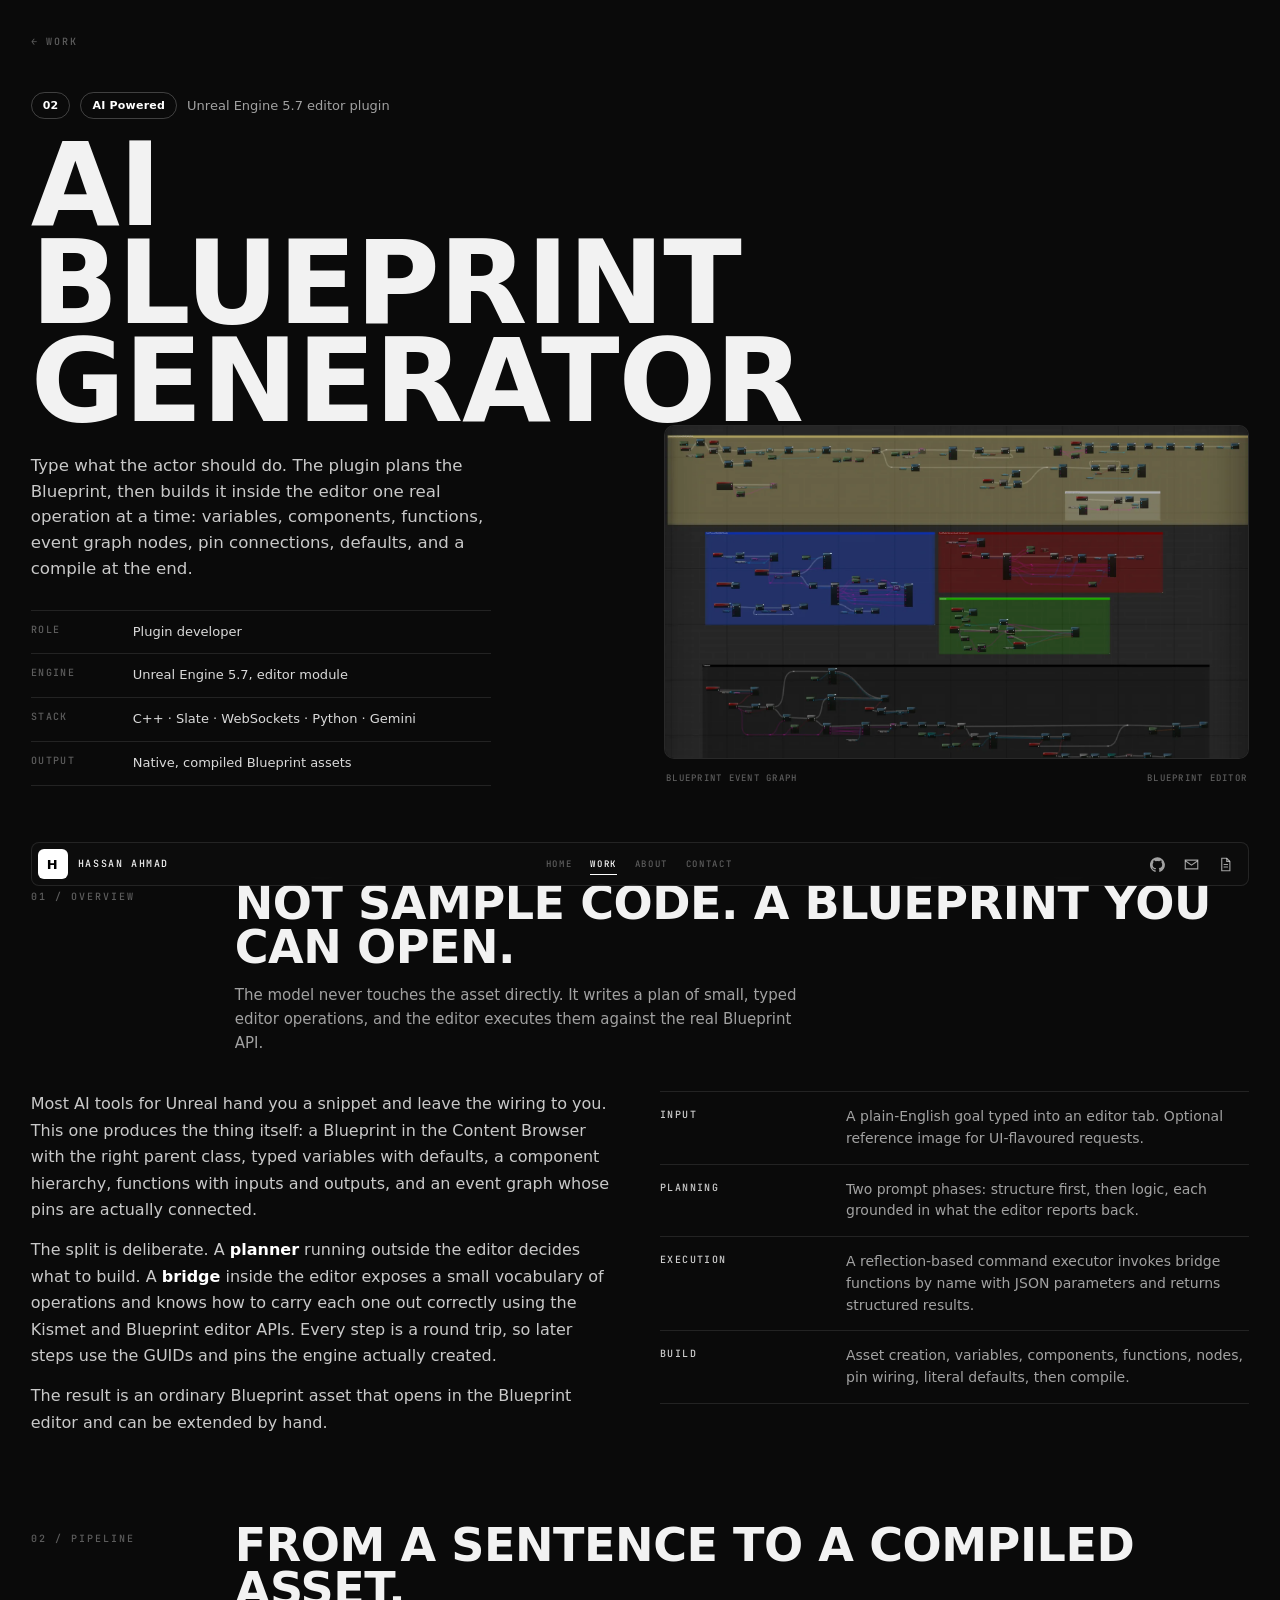
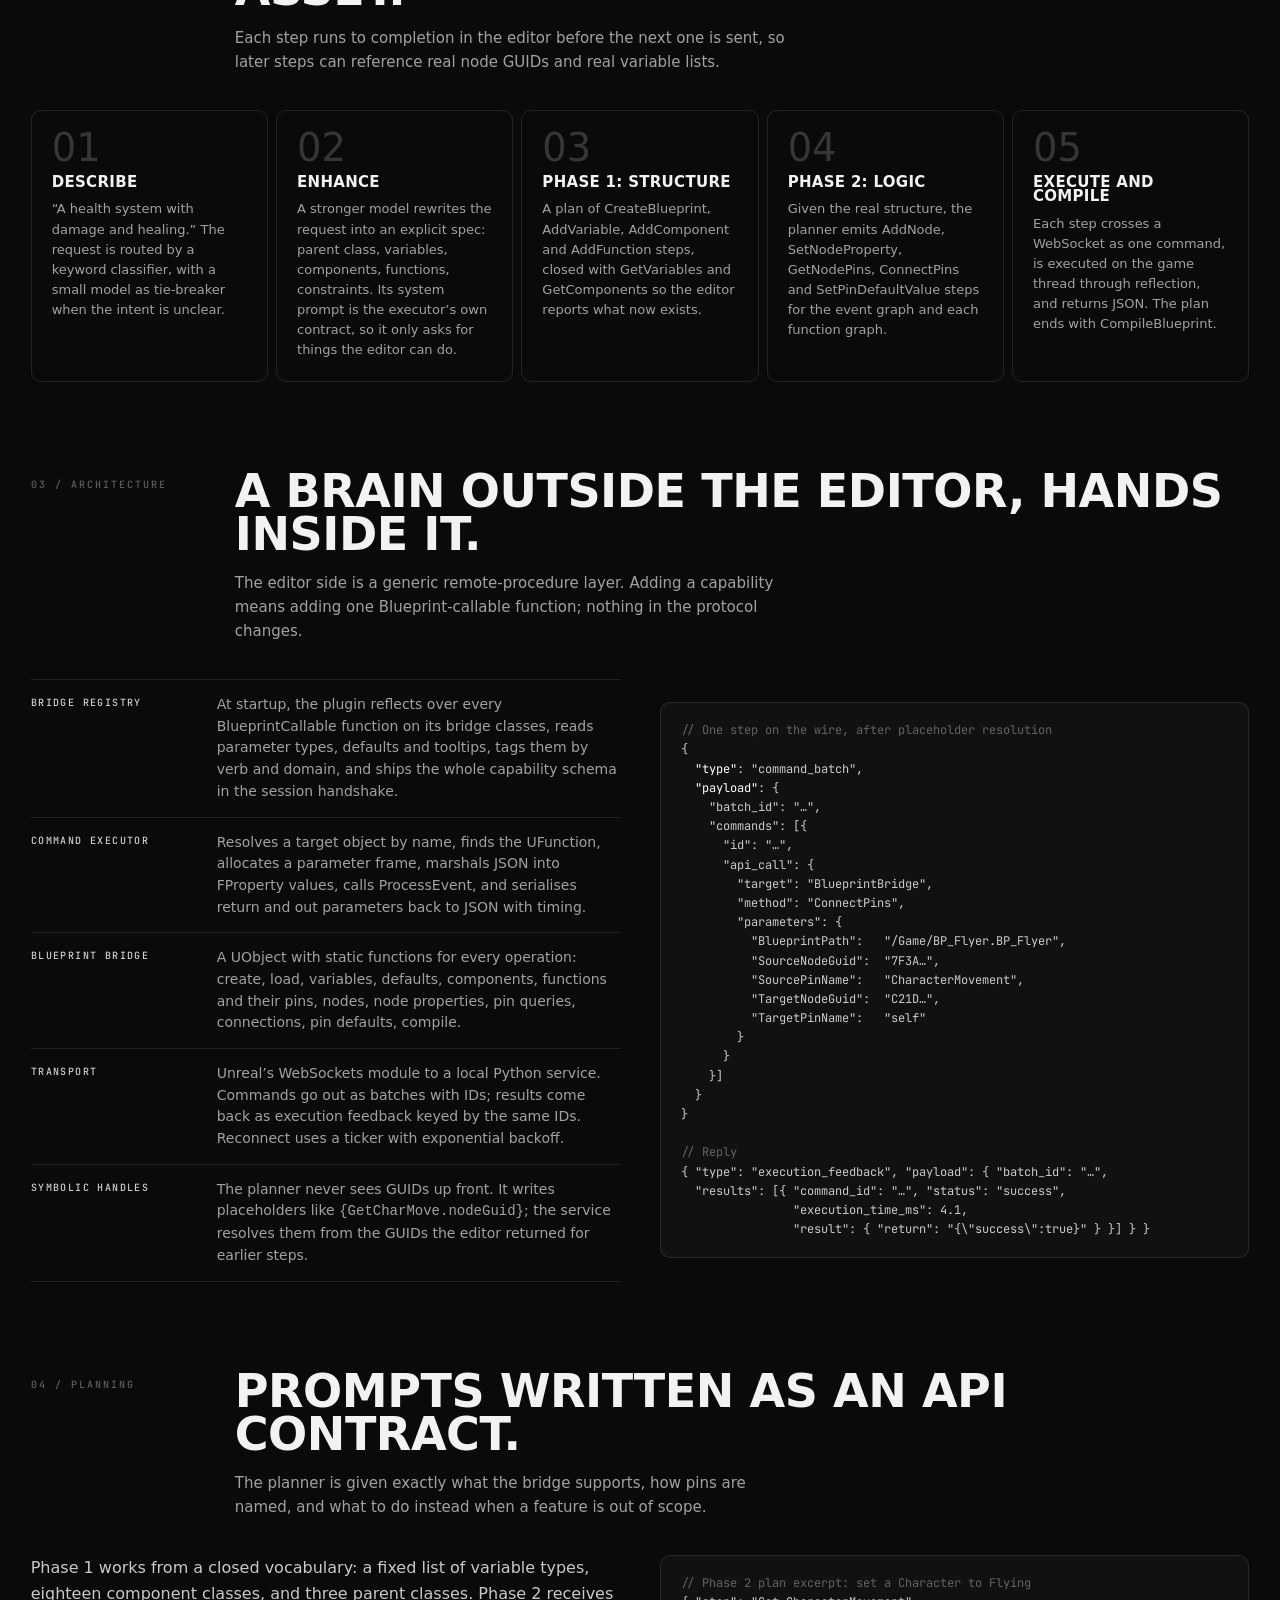
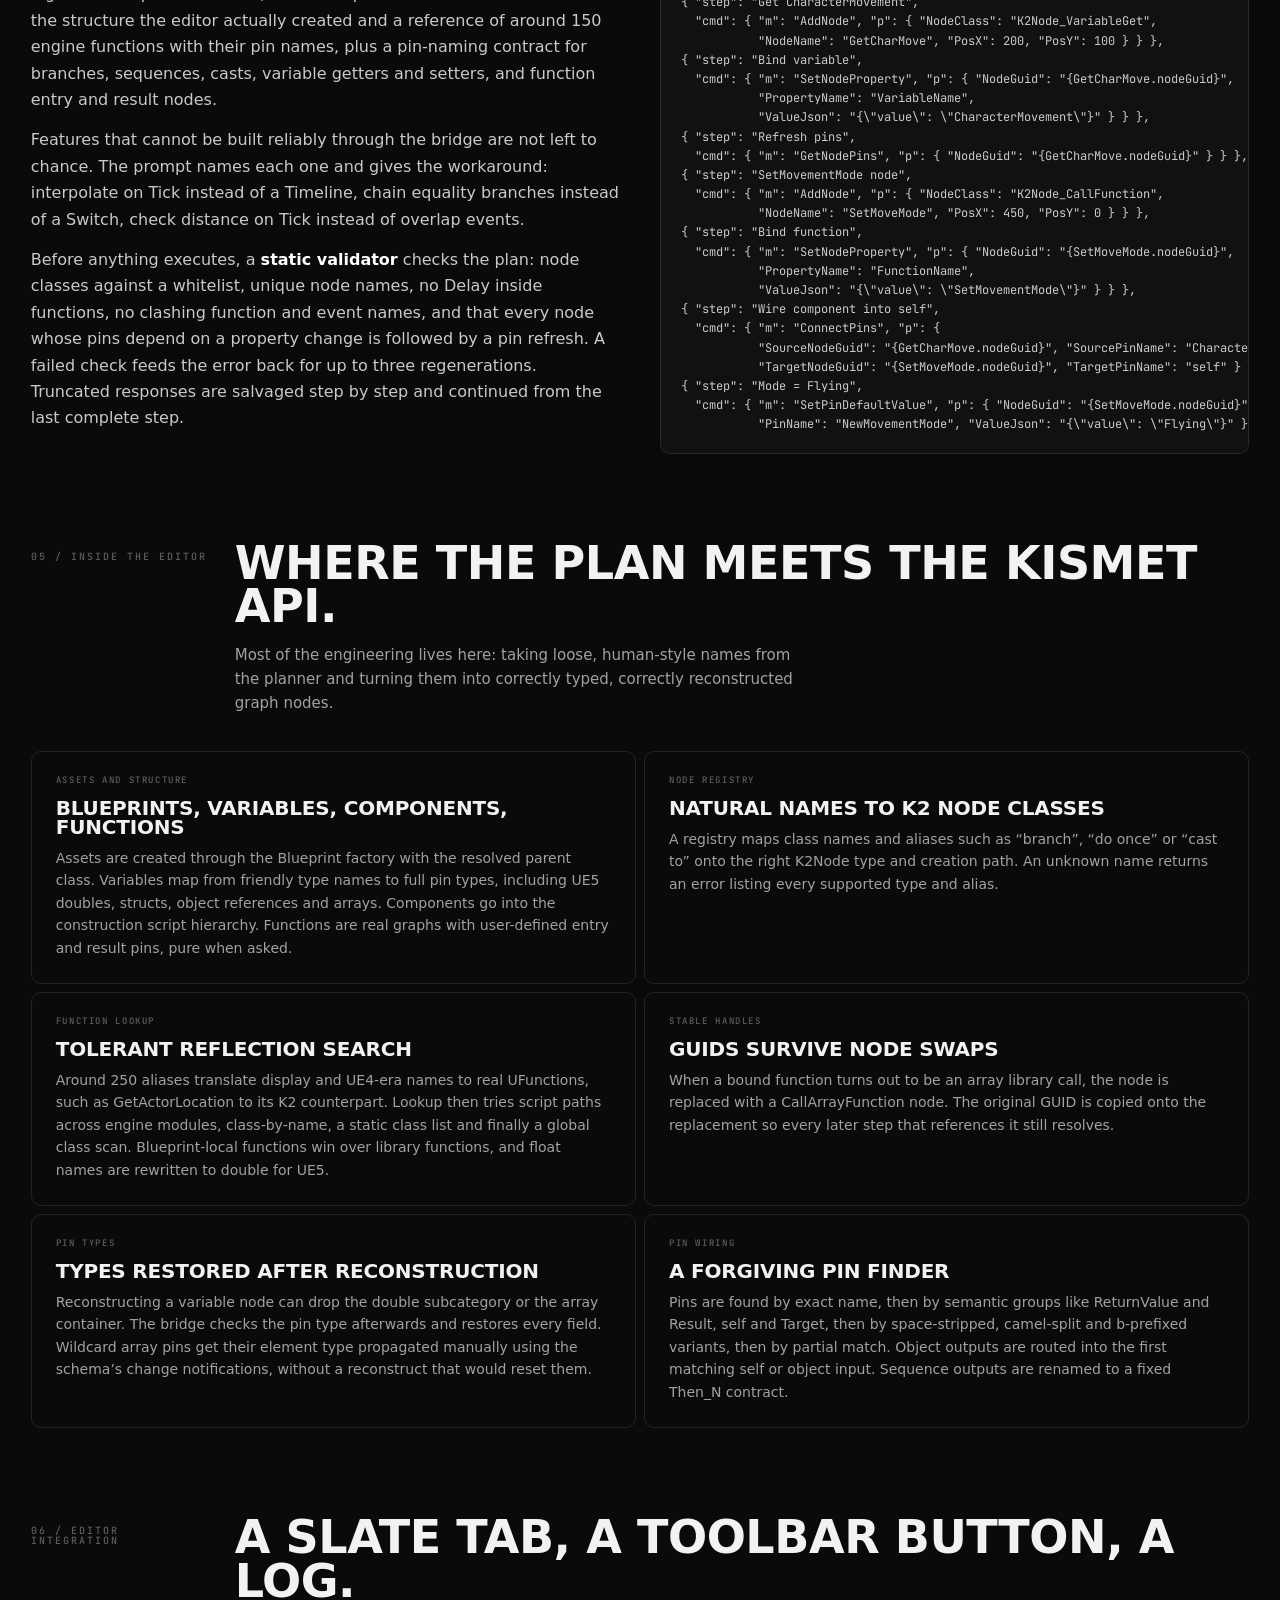
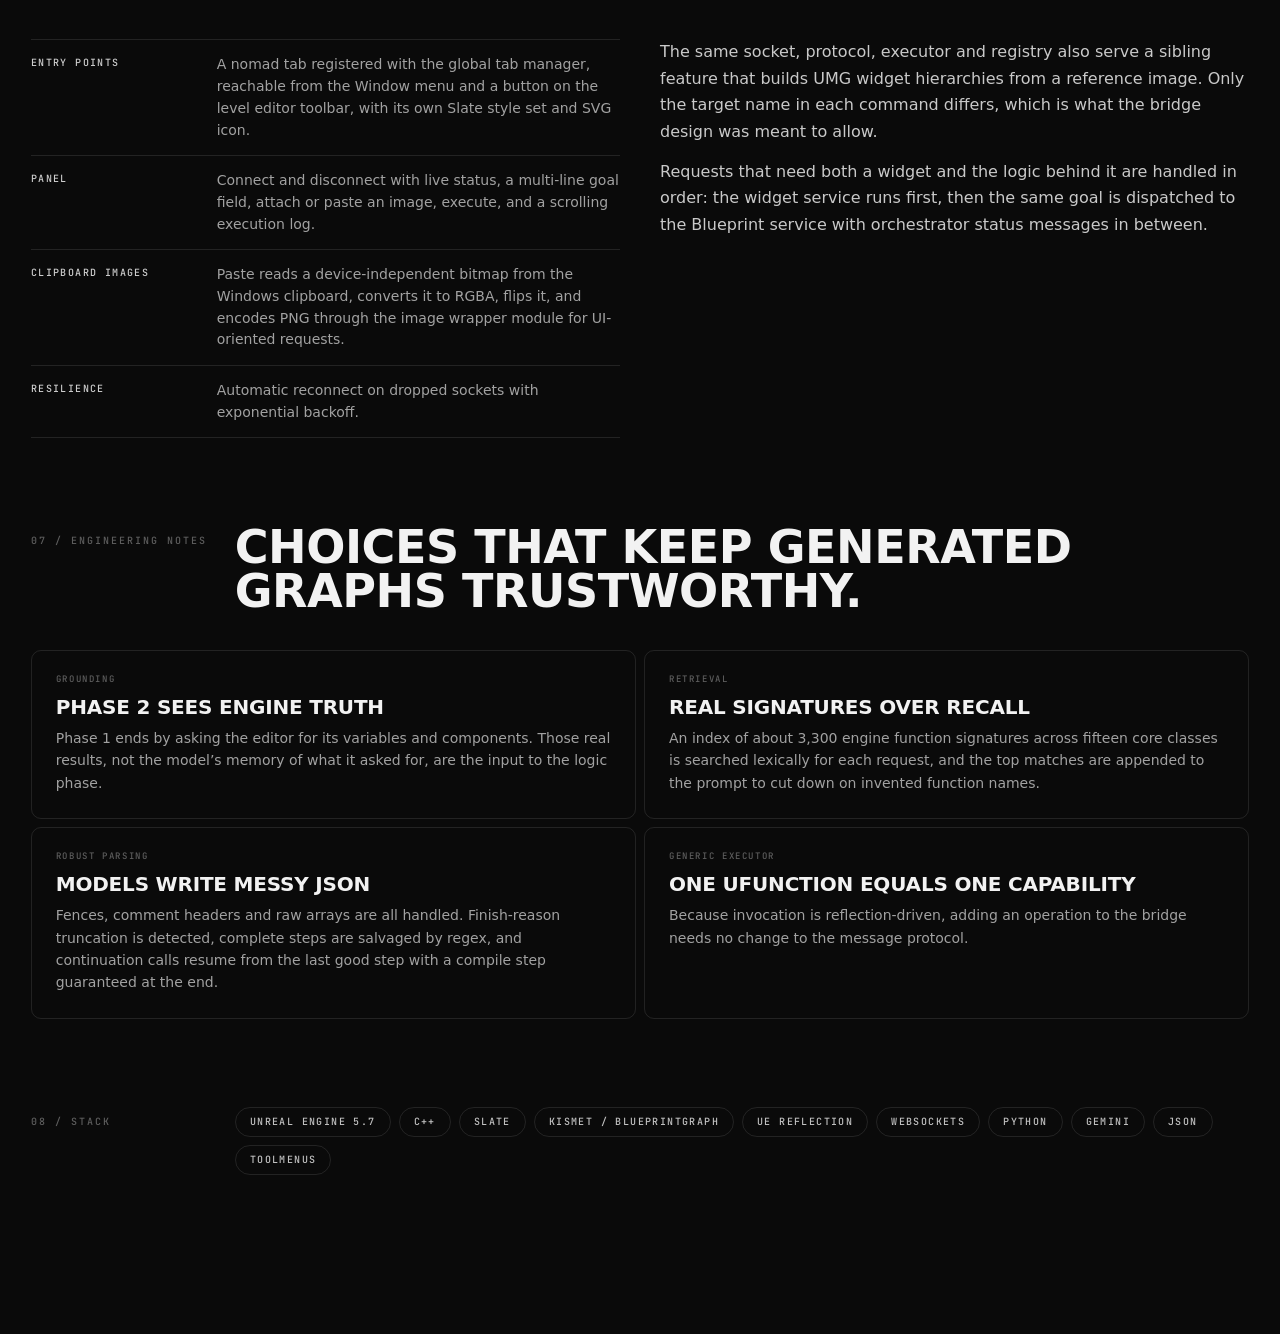
==== commit 0ae55571: "Correct unsupported claims on the case study pages Restore the original role wording, stop describin" ====
--- a/ai-blueprint/index.html
+++ b/ai-blueprint/index.html
@@ -31,15 +31,15 @@
           <h1>AI Blueprint<br>Generator</h1>
           <p class="cs-lede">Type what the actor should do. The plugin plans the Blueprint, then builds it inside the editor one real operation at a time: variables, components, functions, event graph nodes, pin connections, defaults, and a compile at the end.</p>
           <dl class="cs-meta">
-            <div><dt>Role</dt><dd>Design and development, solo</dd></div>
+            <div><dt>Role</dt><dd>Plugin developer</dd></div>
             <div><dt>Engine</dt><dd>Unreal Engine 5.7, editor module</dd></div>
             <div><dt>Stack</dt><dd>C++ · Slate · WebSockets · Python · Gemini</dd></div>
             <div><dt>Output</dt><dd>Native, compiled Blueprint assets</dd></div>
           </dl>
         </div>
         <figure class="cs-figure cs-hero-figure">
-          <img src="../assets/ai-blueprint/graph-overview.webp" alt="A generated Unreal Engine Blueprint event graph, zoomed out, with several colour-coded comment groups of connected nodes">
-          <figcaption><span>Generated event graph</span><span>Blueprint editor</span></figcaption>
+          <img src="../assets/ai-blueprint/graph-overview.webp" alt="An Unreal Engine Blueprint event graph, zoomed out, with several colour-coded comment groups of connected nodes">
+          <figcaption><span>Blueprint event graph</span><span>Blueprint editor</span></figcaption>
         </figure>
       </div>
     </header>
@@ -56,8 +56,8 @@
       <div class="cs-two">
         <div class="cs-prose">
           <p>Most AI tools for Unreal hand you a snippet and leave the wiring to you. This one produces the thing itself: a Blueprint in the Content Browser with the right parent class, typed variables with defaults, a component hierarchy, functions with inputs and outputs, and an event graph whose pins are actually connected.</p>
-          <p>The split is deliberate. A <strong>planner</strong> running outside the editor decides what to build. A <strong>bridge</strong> inside the editor exposes a small vocabulary of operations and knows how to carry each one out correctly using the Kismet and Blueprint editor APIs. Every step is a round trip, so the plan can react to what the engine actually created.</p>
-          <p>The result compiles, shows up in Ctrl+Z-free but inspectable form in the Blueprint editor, and can be extended by hand like any other asset.</p>
+          <p>The split is deliberate. A <strong>planner</strong> running outside the editor decides what to build. A <strong>bridge</strong> inside the editor exposes a small vocabulary of operations and knows how to carry each one out correctly using the Kismet and Blueprint editor APIs. Every step is a round trip, so later steps use the GUIDs and pins the engine actually created.</p>
+          <p>The result is an ordinary Blueprint asset that opens in the Blueprint editor and can be extended by hand.</p>
         </div>
         <ul class="cs-spec">
           <li><b>Input</b><span>A plain-English goal typed into an editor tab. Optional reference image for UI-flavoured requests.</span></li>
@@ -186,7 +186,7 @@
       </div>
       <div class="cs-cards">
         <article class="cs-card"><small>Assets and structure</small><h3>Blueprints, variables, components, functions</h3><p>Assets are created through the Blueprint factory with the resolved parent class. Variables map from friendly type names to full pin types, including UE5 doubles, structs, object references and arrays. Components go into the construction script hierarchy. Functions are real graphs with user-defined entry and result pins, pure when asked.</p></article>
-        <article class="cs-card"><small>Node registry</small><h3>Natural names to K2 node classes</h3><p>A registry maps class names and aliases such as “branch”, “do once” or “cast to” onto the right K2Node type and creation path. An unknown name returns the full list of supported types, so the planner can self-correct on the next attempt.</p></article>
+        <article class="cs-card"><small>Node registry</small><h3>Natural names to K2 node classes</h3><p>A registry maps class names and aliases such as “branch”, “do once” or “cast to” onto the right K2Node type and creation path. An unknown name returns an error listing every supported type and alias.</p></article>
         <article class="cs-card"><small>Function lookup</small><h3>Tolerant reflection search</h3><p>Around 250 aliases translate display and UE4-era names to real UFunctions, such as GetActorLocation to its K2 counterpart. Lookup then tries script paths across engine modules, class-by-name, a static class list and finally a global class scan. Blueprint-local functions win over library functions, and float names are rewritten to double for UE5.</p></article>
         <article class="cs-card"><small>Stable handles</small><h3>GUIDs survive node swaps</h3><p>When a bound function turns out to be an array library call, the node is replaced with a CallArrayFunction node. The original GUID is copied onto the replacement so every later step that references it still resolves.</p></article>
         <article class="cs-card"><small>Pin types</small><h3>Types restored after reconstruction</h3><p>Reconstructing a variable node can drop the double subcategory or the array container. The bridge checks the pin type afterwards and restores every field. Wildcard array pins get their element type propagated manually using the schema’s change notifications, without a reconstruct that would reset them.</p></article>
@@ -207,7 +207,7 @@
           <li><b>Entry points</b><span>A nomad tab registered with the global tab manager, reachable from the Window menu and a button on the level editor toolbar, with its own Slate style set and SVG icon.</span></li>
           <li><b>Panel</b><span>Connect and disconnect with live status, a multi-line goal field, attach or paste an image, execute, and a scrolling execution log.</span></li>
           <li><b>Clipboard images</b><span>Paste reads a device-independent bitmap from the Windows clipboard, converts it to RGBA, flips it, and encodes PNG through the image wrapper module for UI-oriented requests.</span></li>
-          <li><b>Resilience</b><span>Automatic reconnect on dropped sockets with exponential backoff, and a clean shutdown path that unregisters menus, tabs and styles.</span></li>
+          <li><b>Resilience</b><span>Automatic reconnect on dropped sockets with exponential backoff.</span></li>
         </ul>
         <div class="cs-prose">
           <p>The same socket, protocol, executor and registry also serve a sibling feature that builds UMG widget hierarchies from a reference image. Only the target name in each command differs, which is what the bridge design was meant to allow.</p>
@@ -228,7 +228,7 @@
         <article class="cs-card"><small>Grounding</small><h3>Phase 2 sees engine truth</h3><p>Phase 1 ends by asking the editor for its variables and components. Those real results, not the model’s memory of what it asked for, are the input to the logic phase.</p></article>
         <article class="cs-card"><small>Retrieval</small><h3>Real signatures over recall</h3><p>An index of about 3,300 engine function signatures across fifteen core classes is searched lexically for each request, and the top matches are appended to the prompt to cut down on invented function names.</p></article>
         <article class="cs-card"><small>Robust parsing</small><h3>Models write messy JSON</h3><p>Fences, comment headers and raw arrays are all handled. Finish-reason truncation is detected, complete steps are salvaged by regex, and continuation calls resume from the last good step with a compile step guaranteed at the end.</p></article>
-        <article class="cs-card"><small>Generic executor</small><h3>One UFUNCTION equals one capability</h3><p>Because invocation is reflection-driven, the Blueprint bridge grew from a handful of operations to the full node and pin vocabulary without a single protocol change on the service side.</p></article>
+        <article class="cs-card"><small>Generic executor</small><h3>One UFUNCTION equals one capability</h3><p>Because invocation is reflection-driven, adding an operation to the bridge needs no change to the message protocol.</p></article>
       </div>
     </section>
 
